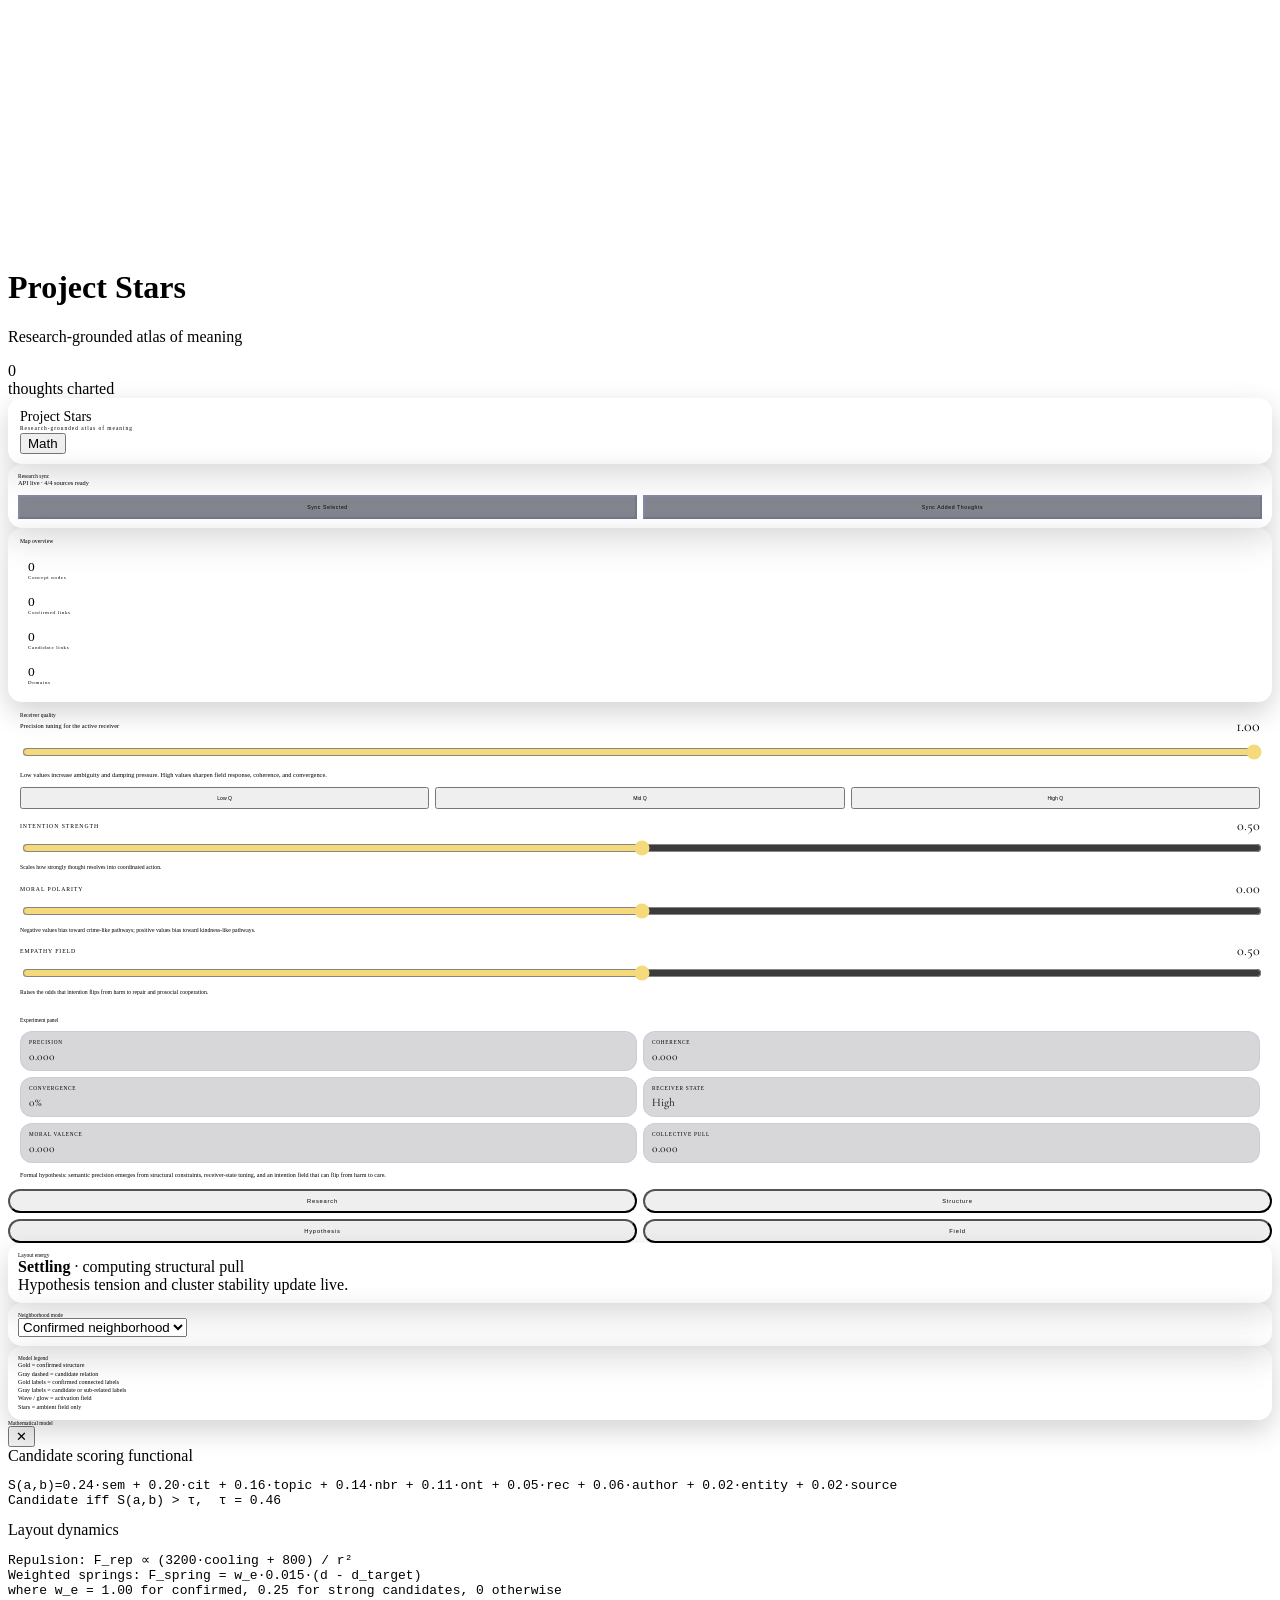
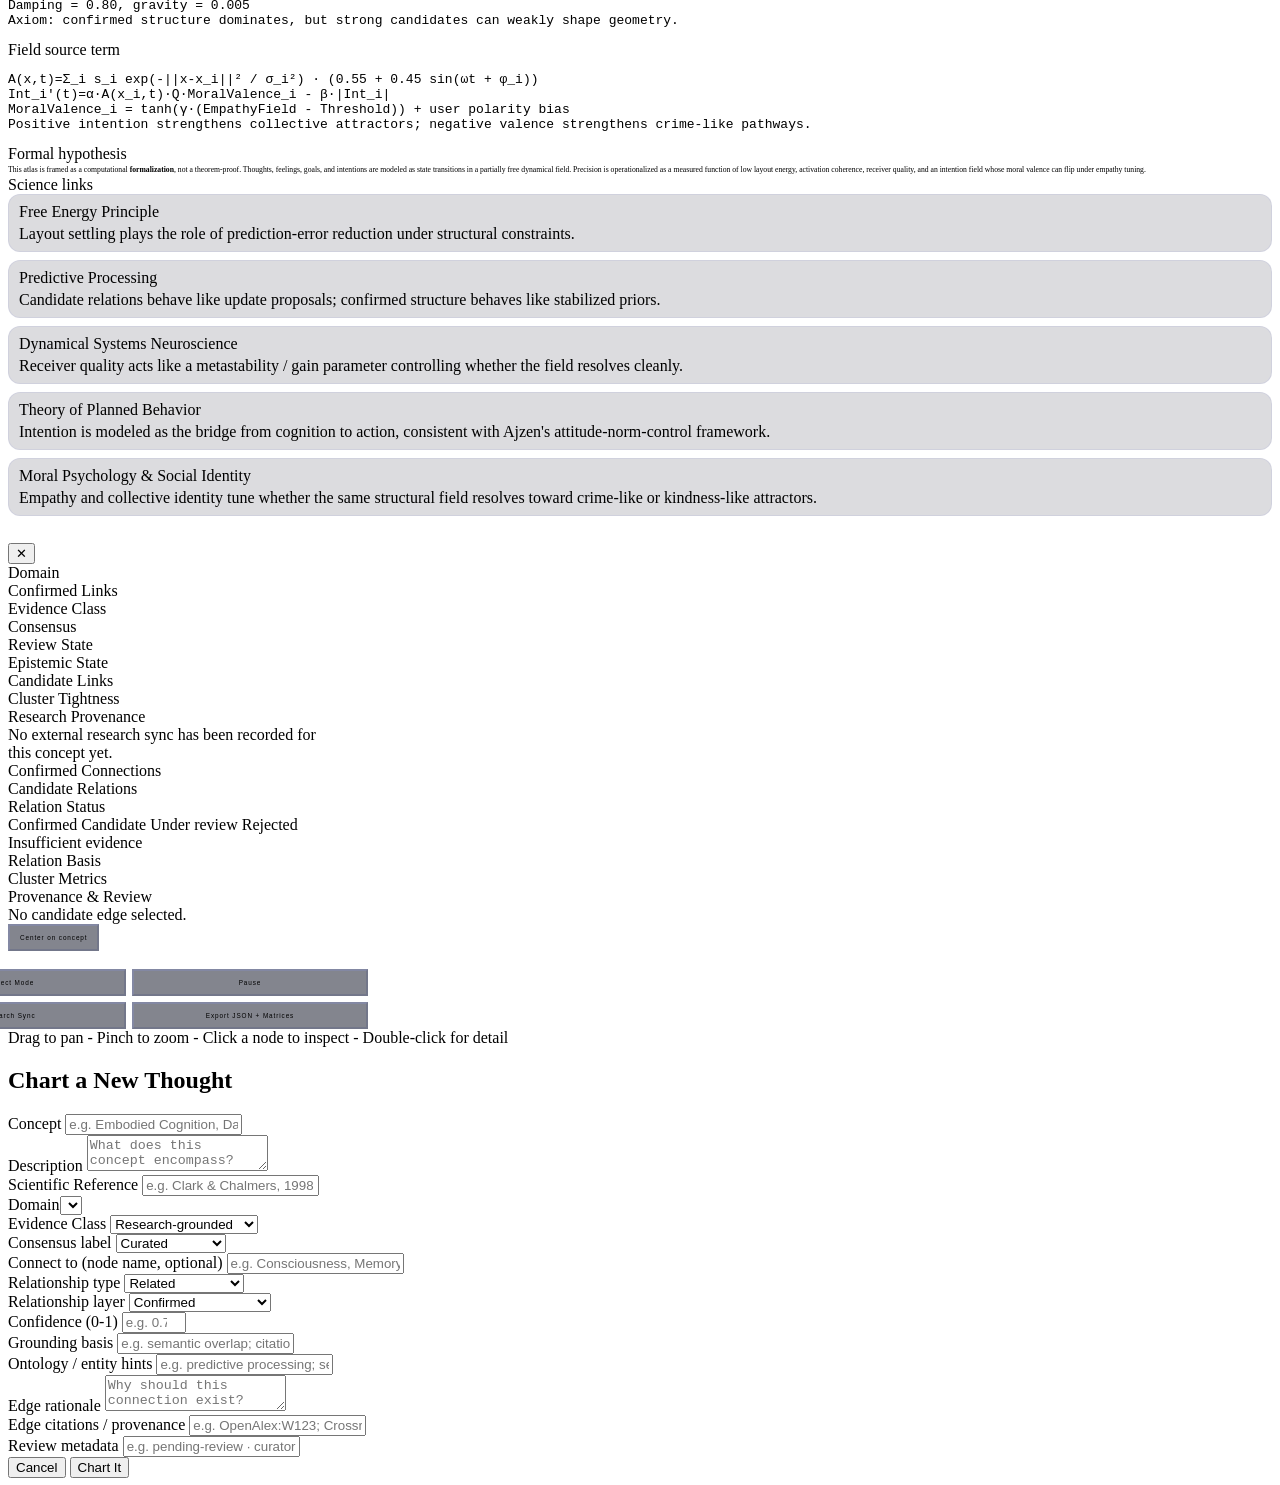
==== index.html @ 28ccd648 "Add files via upload" ====
<!DOCTYPE html>
<html lang="en">
<head>
<meta charset="UTF-8">
<meta name="viewport" content="width=device-width, initial-scale=1.0">
<title>Project Stars</title>
<link href="https://fonts.googleapis.com/css2?family=Cormorant+Garamond:ital,wght@0,300;0,400;0,600;1,300;1,400&family=Josefin+Sans:wght@100;300;400&display=swap" rel="stylesheet">

<link rel="stylesheet" href="css/style.css">


<style id="ui-hotfix-compact-layout">
/* compact non-overlapping HUD hotfix */
:root{--dock-gap:10px;}
#left-dock,#right-dock{gap:var(--dock-gap)!important;pointer-events:none;}
#left-dock>* ,#right-dock>*{pointer-events:auto;}
#left-dock{left:12px!important;top:12px!important;width:220px!important;}
#right-dock{right:12px!important;top:12px!important;width:240px!important;max-height:calc(100vh - 24px)!important;overflow:auto!important;padding-right:2px;}
#brand-card,#metrics-corner,#research-corner,#energy-card,#neighborhood-card,#layer-legend,#view-switcher{
  border-radius:14px!important;
  backdrop-filter:blur(10px)!important;
  box-shadow:0 10px 28px rgba(0,0,0,.18)!important;
}
#brand-card{padding:10px 12px!important;}
#brand-card .brand-title{font-size:.88rem!important;}
#brand-card .brand-sub{font-size:.34rem!important;letter-spacing:.18em!important;line-height:1.45!important;}
#metrics-corner{padding:10px 12px!important;}
.metrics-title{margin-bottom:8px!important;font-size:.36rem!important;}
.metrics-grid{grid-template-columns:repeat(2,minmax(0,1fr))!important;gap:6px!important;}
.metric-tile{padding:7px 8px!important;border-radius:12px!important;}
.metric-tile .value{font-size:.84rem!important;}
.metric-tile .label{font-size:.31rem!important;letter-spacing:.14em!important;}
#research-corner{padding:9px 10px!important;}
.corner-title{font-size:.35rem!important;}
.corner-status{font-size:.4rem!important;line-height:1.3!important;}
.corner-actions{display:grid!important;grid-template-columns:1fr 1fr!important;gap:6px!important;margin-top:8px!important;}
.corner-actions .ctrl-btn{padding:7px 8px!important;font-size:.32rem!important;letter-spacing:.12em!important;}
.source-pills{display:grid!important;grid-template-columns:1fr 1fr!important;gap:5px!important;}
.source-pill{padding:4px 6px!important;min-height:24px!important;}
.source-pill .name,.source-pill .state{font-size:.28rem!important;letter-spacing:.12em!important;}
#view-switcher{display:grid!important;grid-template-columns:1fr 1fr!important;gap:6px!important;padding:0!important;background:transparent!important;border:none!important;box-shadow:none!important;}
.view-btn{padding:7px 8px!important;font-size:.36rem!important;letter-spacing:.14em!important;border-radius:999px!important;min-width:0!important;}
#energy-card,#neighborhood-card,#layer-legend{padding:9px 10px!important;}
#energy-card .corner-status,#neighborhood-card .corner-status,#layer-legend .corner-status,.legend-row{font-size:.38rem!important;line-height:1.35!important;}
.legend-title,.corner-title{font-size:.34rem!important;}
.legend-row{gap:6px!important;}
#search-wrap{top:14px!important;left:50%!important;transform:translateX(-50%)!important;width:min(420px,calc(100vw - 520px))!important;z-index:14!important;}
#search{font-size:.5rem!important;padding:8px 12px!important;}
#filters{top:54px!important;left:50%!important;transform:translateX(-50%)!important;width:min(660px,calc(100vw - 560px))!important;max-width:min(660px,calc(100vw - 560px))!important;gap:4px!important;justify-content:center!important;z-index:14!important;}
.filter-chip{font-size:.34rem!important;padding:4px 8px!important;letter-spacing:.12em!important;}
#controls{left:50%!important;bottom:12px!important;transform:translateX(-50%)!important;width:min(780px,calc(100vw - 520px))!important;max-width:min(780px,calc(100vw - 520px))!important;display:grid!important;grid-template-columns:repeat(3,minmax(0,1fr))!important;gap:6px!important;z-index:14!important;}
.ctrl-btn{padding:8px 10px!important;font-size:.4rem!important;letter-spacing:.14em!important;}
canvas#minimap{left:12px!important;bottom:12px!important;width:104px!important;height:74px!important;z-index:12!important;}
#zoom-controls{right:12px!important;top:auto!important;bottom:12px!important;transform:none!important;gap:4px!important;z-index:14!important;}
.zc-btn{width:34px!important;height:34px!important;font-size:.86rem!important;}
.zc-btn.fit{font-size:.44rem!important;}
#detail-panel{left:244px!important;top:96px!important;bottom:84px!important;transform:none!important;width:min(340px,calc(100vw - 520px))!important;max-height:none!important;z-index:15!important;}
#sim-status{right:56px!important;bottom:88px!important;font-size:.34rem!important;max-width:200px!important;text-align:right!important;}
#hint{display:none!important;}
#legend{display:none!important;}

@media (max-width: 1400px){
  #left-dock{width:200px!important;}
  #right-dock{width:220px!important;}
  #search-wrap{width:min(360px,calc(100vw - 470px))!important;}
  #filters{width:min(560px,calc(100vw - 500px))!important;max-width:min(560px,calc(100vw - 500px))!important;}
  #controls{width:min(680px,calc(100vw - 470px))!important;max-width:min(680px,calc(100vw - 470px))!important;}
  #detail-panel{left:222px!important;width:min(320px,calc(100vw - 470px))!important;}
}
@media (max-width: 1180px){
  #left-dock{width:186px!important;}
  #right-dock{width:200px!important;}
  #search-wrap{width:min(320px,calc(100vw - 420px))!important;}
  #filters{width:min(420px,calc(100vw - 440px))!important;max-width:min(420px,calc(100vw - 440px))!important;}
  #controls{width:min(560px,calc(100vw - 420px))!important;max-width:min(560px,calc(100vw - 420px))!important;grid-template-columns:repeat(2,minmax(0,1fr))!important;}
  #detail-panel{left:206px!important;width:min(300px,calc(100vw - 430px))!important;top:112px!important;}
}
@media (max-width: 980px){
  #left-dock{left:10px!important;top:10px!important;width:176px!important;}
  #right-dock{right:10px!important;top:10px!important;width:184px!important;max-height:calc(100vh - 120px)!important;}
  #search-wrap{width:min(280px,calc(100vw - 400px))!important;}
  #filters{width:min(320px,calc(100vw - 400px))!important;max-width:min(320px,calc(100vw - 400px))!important;justify-content:flex-start!important;overflow:auto hidden!important;white-space:nowrap!important;padding-bottom:2px!important;}
  #controls{width:min(460px,calc(100vw - 400px))!important;max-width:min(460px,calc(100vw - 400px))!important;}
  #detail-panel{left:194px!important;width:min(280px,calc(100vw - 390px))!important;}
  canvas#minimap{width:92px!important;height:66px!important;}
}
@media (max-width: 860px){
  #left-dock,#right-dock{position:fixed!important;width:calc(50vw - 14px)!important;max-height:34vh!important;overflow:auto!important;}
  #left-dock{left:8px!important;top:8px!important;}
  #right-dock{right:8px!important;top:8px!important;}
  #search-wrap{left:8px!important;right:8px!important;top:auto!important;bottom:126px!important;transform:none!important;width:auto!important;}
  #filters{left:8px!important;right:8px!important;top:auto!important;bottom:88px!important;transform:none!important;width:auto!important;max-width:none!important;justify-content:flex-start!important;overflow:auto hidden!important;}
  #controls{left:8px!important;right:8px!important;bottom:8px!important;transform:none!important;width:auto!important;max-width:none!important;grid-template-columns:repeat(3,minmax(0,1fr))!important;}
  #detail-panel{left:8px!important;right:8px!important;top:auto!important;bottom:176px!important;width:auto!important;max-height:28vh!important;}
  canvas#minimap,#sim-status{display:none!important;}
}
@media (max-width: 640px){
  #left-dock,#right-dock{width:auto!important;left:8px!important;right:8px!important;}
  #right-dock{top:126px!important;max-height:20vh!important;}
  #search-wrap{bottom:146px!important;}
  #filters{bottom:100px!important;}
  #controls{grid-template-columns:repeat(2,minmax(0,1fr))!important;}
  #detail-panel{bottom:206px!important;max-height:24vh!important;}
}


/* ── RECEIVER / EXPERIMENT PATCH ── */
#receiver-card { padding:10px 12px; }
.receiver-topline { display:flex; align-items:center; justify-content:space-between; gap:10px; margin-bottom:8px; }
.receiver-value { font-family:'Cormorant Garamond',serif; color:var(--glow-gold); font-size:1rem; line-height:1; }
.receiver-slider { width:100%; accent-color:#f5d97a; }
.receiver-sub { margin-top:6px; font-size:0.4rem; line-height:1.45; color:var(--muted); }
.receiver-presets { display:grid; grid-template-columns:repeat(3,minmax(0,1fr)); gap:6px; margin-top:8px; }
.receiver-presets .mini-hud-btn { padding:6px 8px; font-size:0.32rem; }
.intent-stack { display:grid; gap:10px; margin-top:10px; }
.intent-control { display:grid; gap:5px; }
.intent-row { display:flex; align-items:center; justify-content:space-between; gap:10px; }
.intent-label { font-size:0.36rem; letter-spacing:0.16em; text-transform:uppercase; color:var(--muted); }
.intent-value { font-family:'Cormorant Garamond',serif; font-size:0.88rem; color:var(--glow-gold); line-height:1; }
.intent-slider { width:100%; accent-color:#f5d97a; }
.intent-sub { font-size:0.36rem; line-height:1.45; color:var(--muted); }
#experiment-card { padding:10px 12px; }
.experiment-grid { display:grid; grid-template-columns:repeat(2,minmax(0,1fr)); gap:6px; margin-top:8px; }
.experiment-tile { padding:7px 8px; border-radius:12px; border:1px solid rgba(132,145,214,0.16); background:rgba(8,12,30,0.16); }
.experiment-tile .k { font-size:0.33rem; letter-spacing:0.14em; text-transform:uppercase; color:var(--muted); }
.experiment-tile .v { margin-top:4px; font-size:0.72rem; color:var(--text-soft); font-family:'Cormorant Garamond',serif; }
.experiment-note { margin-top:8px; font-size:0.38rem; line-height:1.45; color:var(--muted); }
.formal-note { font-size:0.48rem; line-height:1.7; color:var(--text-soft); }
.science-list { display:grid; gap:8px; }
.science-item { padding:8px 10px; border-radius:12px; border:1px solid rgba(132,145,214,0.14); background:rgba(8,12,30,0.14); }
.science-item strong { color:var(--glow-gold); font-weight:400; display:block; margin-bottom:4px; }
@media (max-width: 980px){
  #receiver-card,#experiment-card{padding:9px 10px;}
}
</style>


<style id="ui-visibility-fix">
/* Visibility fix: keep the compact UI but ensure the full model remains visible and reachable */
#left-dock{width:220px!important;max-height:calc(100vh - 24px)!important;overflow:auto!important;padding-right:2px;}
#right-dock{width:240px!important;max-height:calc(100vh - 24px)!important;overflow:auto!important;padding-right:2px;}
#search-wrap{top:14px!important;left:50%!important;transform:translateX(-50%)!important;width:min(460px,calc(100vw - 560px))!important;z-index:40!important;display:block!important;opacity:1!important;visibility:visible!important;}
#search{background:rgba(8,12,30,0.56)!important;border:1px solid rgba(132,145,214,0.30)!important;box-shadow:0 0 18px rgba(0,0,0,0.18)!important;}
#filters{top:58px!important;left:50%!important;transform:translateX(-50%)!important;width:min(760px,calc(100vw - 600px))!important;max-width:min(760px,calc(100vw - 600px))!important;z-index:40!important;display:flex!important;opacity:1!important;visibility:visible!important;}
.filter-chip{background:rgba(8,12,30,0.42)!important;border-color:rgba(132,145,214,0.28)!important;}
#controls{left:50%!important;bottom:12px!important;transform:translateX(-50%)!important;width:min(820px,calc(100vw - 600px))!important;max-width:min(820px,calc(100vw - 600px))!important;display:grid!important;grid-template-columns:repeat(3,minmax(0,1fr))!important;gap:6px!important;z-index:40!important;opacity:1!important;visibility:visible!important;}
.ctrl-btn{background:rgba(8,12,30,0.50)!important;border-color:rgba(132,145,214,0.30)!important;}
#zoom-controls{right:258px!important;top:auto!important;bottom:14px!important;transform:none!important;z-index:41!important;display:flex!important;opacity:1!important;visibility:visible!important;}
canvas#minimap{left:244px!important;bottom:14px!important;width:124px!important;height:86px!important;z-index:39!important;display:block!important;opacity:1!important;visibility:visible!important;}
#detail-panel{left:244px!important;top:104px!important;bottom:112px!important;width:min(350px,calc(100vw - 620px))!important;max-height:none!important;z-index:42!important;}
#sim-status{right:258px!important;bottom:94px!important;z-index:41!important;display:block!important;opacity:1!important;visibility:visible!important;}
#hint{display:block!important;left:50%!important;bottom:86px!important;z-index:39!important;}
@media (max-width: 1400px){
  #search-wrap{width:min(400px,calc(100vw - 520px))!important;}
  #filters{width:min(620px,calc(100vw - 560px))!important;max-width:min(620px,calc(100vw - 560px))!important;}
  #controls{width:min(720px,calc(100vw - 540px))!important;max-width:min(720px,calc(100vw - 540px))!important;}
  #detail-panel{width:min(320px,calc(100vw - 580px))!important;}
}
@media (max-width: 1180px){
  #left-dock{width:190px!important;}
  #right-dock{width:200px!important;}
  #search-wrap{width:min(330px,calc(100vw - 440px))!important;}
  #filters{width:min(460px,calc(100vw - 460px))!important;max-width:min(460px,calc(100vw - 460px))!important;}
  #controls{width:min(560px,calc(100vw - 460px))!important;max-width:min(560px,calc(100vw - 460px))!important;grid-template-columns:repeat(2,minmax(0,1fr))!important;}
  #detail-panel{left:210px!important;width:min(300px,calc(100vw - 440px))!important;}
  canvas#minimap{left:206px!important;}
  #zoom-controls,#sim-status{right:216px!important;}
}
@media (max-width: 860px){
  #search-wrap{left:8px!important;right:8px!important;top:auto!important;bottom:154px!important;transform:none!important;width:auto!important;}
  #filters{left:8px!important;right:8px!important;top:auto!important;bottom:114px!important;transform:none!important;width:auto!important;max-width:none!important;justify-content:flex-start!important;overflow:auto hidden!important;}
  #controls{left:8px!important;right:8px!important;bottom:8px!important;transform:none!important;width:auto!important;max-width:none!important;grid-template-columns:repeat(3,minmax(0,1fr))!important;}
  #detail-panel{left:8px!important;right:8px!important;top:auto!important;bottom:206px!important;width:auto!important;max-height:28vh!important;}
  canvas#minimap,#zoom-controls,#sim-status,#hint{display:none!important;}
}
@media (max-width: 640px){
  #controls{grid-template-columns:repeat(2,minmax(0,1fr))!important;}
}
</style>
<script id="ui-visibility-fix-script">
window.addEventListener('load',()=>{
  const ids=['search-wrap','filters','controls','zoom-controls','minimap'];
  ids.forEach(id=>{const el=document.getElementById(id); if(el){el.style.opacity='1'; el.style.visibility='visible';}});
});
</script>


<style id="hud-controls-mobile-patch">
#zoom-controls{display:none!important;}
#app-controls-card{padding:10px 12px;}
#app-controls-card #search-wrap,
#app-controls-card #filters,
#app-controls-card #controls{position:relative!important;left:auto!important;right:auto!important;top:auto!important;bottom:auto!important;transform:none!important;width:100%!important;max-width:none!important;margin:0!important;}
#app-controls-card #search-wrap{margin-top:8px!important;}
#app-controls-card #search{width:100%!important;}
#app-controls-card #filters{display:flex!important;flex-wrap:wrap!important;justify-content:flex-start!important;gap:5px!important;margin-top:8px!important;overflow:visible!important;white-space:normal!important;padding-bottom:0!important;}
#app-controls-card #controls{display:grid!important;grid-template-columns:repeat(2,minmax(0,1fr))!important;gap:6px!important;margin-top:8px!important;}
#app-controls-card .ctrl-btn{width:100%!important;}
#app-controls-card .controls-note{margin-top:8px;font-size:.38rem;line-height:1.45;color:var(--muted);letter-spacing:.12em;text-transform:uppercase;}
#search-wrap,#filters,#controls{display:none;}
@media (max-width: 860px){
  #right-dock{max-height:calc(100vh - 16px)!important;overflow:auto!important;}
  #app-controls-card #controls{grid-template-columns:repeat(2,minmax(0,1fr))!important;}
  #detail-panel{bottom:24px!important;}
}
@media (max-width: 640px){
  #left-dock,#right-dock{max-height:none!important;}
  #right-dock{top:10px!important;}
  #app-controls-card #controls{grid-template-columns:1fr 1fr!important;}
}
</style>

<style id="research-final-patch">
.scenario-grid{display:grid;grid-template-columns:1fr 1fr;gap:6px;margin-top:8px;}
.scenario-btn{width:100%;padding:7px 8px;font-size:0.34rem;letter-spacing:0.14em;text-transform:uppercase;}
.scenario-note,.framing-note{margin-top:8px;font-size:0.42rem;line-height:1.55;color:var(--text-soft);}
.framing-note strong{color:var(--glow-gold);font-weight:400;}
@media (max-width:860px){.scenario-grid{grid-template-columns:1fr 1fr;}}
</style>
</head>
<body>

<canvas id="bg"></canvas>
<canvas id="graph"></canvas>
<canvas id="minimap"></canvas>

<div id="header">
  <div id="title-block">
    <h1>Project Stars</h1>
    <p>Research-grounded atlas of meaning</p>
  </div>
  <div id="stats">
    <div class="num" id="node-count">0</div>
    <div class="lbl">thoughts charted</div>
  </div>
</div>


<div id="brand-card" class="ui-corner">
  <div class="brand-title-row">
    <div>
      <div class="brand-title">Project Stars</div>
      <div class="brand-sub">Research-grounded atlas of meaning</div>
    </div>
    <button class="mini-hud-btn" id="math-toggle">Math</button>
  </div>
</div>

<div id="research-corner" class="ui-corner">
  <div class="corner-head">
    <div>
      <div class="corner-title">Research sync</div>
      <div class="corner-status" id="research-status"><span class="research-live-dot"></span>API live · 4/4 sources ready</div>
    </div>
  </div>
  <div class="corner-actions">
    <button class="ctrl-btn" id="sync-selected-btn">Sync Selected</button>
    <button class="ctrl-btn" id="sync-user-btn">Sync Added Thoughts</button>
  </div>
  <div class="source-pills" id="hud-source-grid"></div>
</div>

<div id="metrics-corner" class="ui-corner">
  <div class="metrics-title">Map overview</div>
  <div class="metrics-grid">
    <div class="metric-tile"><div class="value" id="metric-nodes">0</div><div class="label">Concept nodes</div></div>
    <div class="metric-tile"><div class="value" id="metric-edges">0</div><div class="label">Confirmed links</div></div>
    <div class="metric-tile"><div class="value" id="metric-candidates">0</div><div class="label">Candidate links</div></div>
    <div class="metric-tile"><div class="value" id="metric-domains">0</div><div class="label">Domains</div></div>
  </div>
</div>



<div id="receiver-card" class="ui-corner">
  <div class="corner-title">Receiver quality</div>
  <div class="receiver-topline">
    <div class="corner-status">Precision tuning for the active receiver</div>
    <div class="receiver-value" id="receiver-value">1.00</div>
  </div>
  <input class="receiver-slider" type="range" id="receiver-slider" min="0.20" max="1.00" value="1.00" step="0.01">
  <div class="receiver-sub">Low values increase ambiguity and damping pressure. High values sharpen field response, coherence, and convergence.</div>
  <div class="receiver-presets">
    <button class="mini-hud-btn" data-rq="0.35">Low Q</button>
    <button class="mini-hud-btn" data-rq="0.70">Mid Q</button>
    <button class="mini-hud-btn" data-rq="1.00">High Q</button>
  </div>
  <div class="intent-stack">
    <div class="intent-control">
      <div class="intent-row"><div class="intent-label">Intention strength</div><div class="intent-value" id="intention-value">0.50</div></div>
      <input class="intent-slider" type="range" id="intention-slider" min="0" max="1" value="0.50" step="0.01">
      <div class="intent-sub">Scales how strongly thought resolves into coordinated action.</div>
    </div>
    <div class="intent-control">
      <div class="intent-row"><div class="intent-label">Moral polarity</div><div class="intent-value" id="polarity-value">0.00</div></div>
      <input class="intent-slider" type="range" id="polarity-slider" min="-1" max="1" value="0.00" step="0.01">
      <div class="intent-sub">Negative values bias toward crime-like pathways; positive values bias toward kindness-like pathways.</div>
    </div>
    <div class="intent-control">
      <div class="intent-row"><div class="intent-label">Empathy field</div><div class="intent-value" id="empathy-value">0.50</div></div>
      <input class="intent-slider" type="range" id="empathy-slider" min="0" max="1" value="0.50" step="0.01">
      <div class="intent-sub">Raises the odds that intention flips from harm to repair and prosocial cooperation.</div>
    </div>
  </div>
</div>

<div id="experiment-card" class="ui-corner">
  <div class="corner-title">Experiment panel</div>
  <div class="experiment-grid">
    <div class="experiment-tile"><div class="k">Precision</div><div class="v" id="metric-precision">0.000</div></div>
    <div class="experiment-tile"><div class="k">Coherence</div><div class="v" id="metric-coherence">0.000</div></div>
    <div class="experiment-tile"><div class="k">Convergence</div><div class="v" id="metric-convergence">0%</div></div>
    <div class="experiment-tile"><div class="k">Receiver state</div><div class="v" id="metric-rq">High</div></div>
    <div class="experiment-tile"><div class="k">Moral valence</div><div class="v" id="metric-moral">0.000</div></div>
    <div class="experiment-tile"><div class="k">Collective pull</div><div class="v" id="metric-collective">0.000</div></div>
  </div>
  <div class="experiment-note" id="experiment-note">Formal hypothesis: semantic precision emerges from structural constraints, receiver-state tuning, and an intention field that can flip from harm to care.</div>
</div>

<div id="view-switcher">
  <button class="view-btn active" data-view="research">Research</button>
  <button class="view-btn" data-view="structure">Structure</button>
  <button class="view-btn" data-view="hypothesis">Hypothesis</button>
  <button class="view-btn" data-view="field">Field</button>
</div>

<div id="energy-card" class="ui-corner">
  <div class="corner-title">Layout energy</div>
  <div class="energy-line" id="energy-summary"><strong>Settling</strong> · computing structural pull</div>
  <div class="energy-line" id="energy-detail">Hypothesis tension and cluster stability update live.</div>
</div>

<div id="neighborhood-card" class="ui-corner">
  <div class="corner-title">Neighborhood mode</div>
  <select id="neighbor-mode">
    <option value="confirmed">Confirmed neighborhood</option>
    <option value="candidate">Candidate neighborhood</option>
    <option value="semantic">Semantic neighborhood</option>
    <option value="citation">Citation neighborhood</option>
    <option value="ontology">Ontology neighborhood</option>
  </select>
</div>

<div id="layer-legend" class="ui-corner">
  <div class="legend-title">Model legend</div>
  <div class="legend-list">
    <div class="legend-row"><span class="legend-sample-line"></span><span>Gold = confirmed structure</span></div>
    <div class="legend-row"><span class="legend-sample-line candidate"></span><span>Gray dashed = candidate relation</span></div>
    <div class="legend-row"><span class="legend-sample-dot"></span><span>Gold labels = confirmed connected labels</span></div>
    <div class="legend-row"><span class="legend-sample-dot candidate"></span><span>Gray labels = candidate or sub-related labels</span></div>
    <div class="legend-row"><span class="legend-sample-wave"></span><span>Wave / glow = activation field</span></div>
    <div class="legend-row"><span class="legend-sample-stars"></span><span>Stars = ambient field only</span></div>
  </div>
</div>

<div id="math-panel" class="ui-corner">
  <div class="math-panel-head">
    <div class="legend-title">Mathematical model</div>
    <button class="mini-hud-btn" id="math-close">✕</button>
  </div>
  <div class="math-section">
    <div class="math-label">Candidate scoring functional</div>
    <pre id="math-score">S(a,b)=0.24·sem + 0.20·cit + 0.16·topic + 0.14·nbr + 0.11·ont + 0.05·rec + 0.06·author + 0.02·entity + 0.02·source
Candidate iff S(a,b) &gt; τ,  τ = 0.46</pre>
  </div>
  <div class="math-section">
    <div class="math-label">Layout dynamics</div>
    <pre id="math-force">Repulsion: F_rep ∝ (3200·cooling + 800) / r²
Weighted springs: F_spring = w_e·0.015·(d - d_target)
where w_e = 1.00 for confirmed, 0.25 for strong candidates, 0 otherwise
Damping = 0.80, gravity = 0.005
Axiom: confirmed structure dominates, but strong candidates can weakly shape geometry.</pre>
  </div>
  <div class="math-section">
    <div class="math-label">Field source term</div>
    <pre id="math-wave">A(x,t)=Σ_i s_i exp(-||x-x_i||² / σ_i²) · (0.55 + 0.45 sin(ωt + φ_i))
Int_i'(t)=α·A(x_i,t)·Q·MoralValence_i - β·|Int_i|
MoralValence_i = tanh(γ·(EmpathyField - Threshold)) + user polarity bias
Positive intention strengthens collective attractors; negative valence strengthens crime-like pathways.</pre>
    <div class="math-section">
    <div class="math-label">Formal hypothesis</div>
    <div class="formal-note">This atlas is framed as a computational <strong>formalization</strong>, not a theorem-proof. Thoughts, feelings, goals, and intentions are modeled as state transitions in a partially free dynamical field. Precision is operationalized as a measured function of low layout energy, activation coherence, receiver quality, and an intention field whose moral valence can flip under empathy tuning.</div>
  </div>
  <div class="math-section">
    <div class="math-label">Science links</div>
    <div class="science-list">
      <div class="science-item"><strong>Free Energy Principle</strong>Layout settling plays the role of prediction-error reduction under structural constraints.</div>
      <div class="science-item"><strong>Predictive Processing</strong>Candidate relations behave like update proposals; confirmed structure behaves like stabilized priors.</div>
      <div class="science-item"><strong>Dynamical Systems Neuroscience</strong>Receiver quality acts like a metastability / gain parameter controlling whether the field resolves cleanly.</div>
      <div class="science-item"><strong>Theory of Planned Behavior</strong>Intention is modeled as the bridge from cognition to action, consistent with Ajzen's attitude-norm-control framework.</div>
      <div class="science-item"><strong>Moral Psychology & Social Identity</strong>Empathy and collective identity tune whether the same structural field resolves toward crime-like or kindness-like attractors.</div>
    </div>
  </div>
</div>

<div id="search-wrap">
  <input type="text" id="search" placeholder="Search concepts, descriptions, references">
</div>

<div id="filters"></div>
<div id="legend"></div>


<div id="detail-panel">
  <button id="dp-close">✕</button>
  <div id="dp-name"></div>
  <div class="dp-cat" id="dp-cat"></div>
  <div class="detail-grid">
    <div class="meta-grid">
      <div class="meta-pill"><div class="meta-k">Domain</div><div class="meta-v" id="dp-domain"></div></div>
      <div class="meta-pill"><div class="meta-k">Confirmed Links</div><div class="meta-v" id="dp-degree"></div></div>
      <div class="meta-pill"><div class="meta-k">Evidence Class</div><div class="meta-v" id="dp-evidence"></div></div>
      <div class="meta-pill"><div class="meta-k">Consensus</div><div class="meta-v" id="dp-consensus"></div></div>
      <div class="meta-pill"><div class="meta-k">Review State</div><div class="meta-v" id="dp-review"></div></div>
      <div class="meta-pill"><div class="meta-k">Epistemic State</div><div class="meta-v" id="dp-epistemic"></div></div>
      <div class="meta-pill"><div class="meta-k">Candidate Links</div><div class="meta-v" id="dp-candidates"></div></div>
      <div class="meta-pill"><div class="meta-k">Cluster Tightness</div><div class="meta-v" id="dp-cluster-badge"></div></div>
    </div>
    <div class="dp-desc" id="dp-desc"></div>
    <div class="dp-ref" id="dp-ref"></div>
    <div>
      <div class="dp-section-title">Research Provenance</div>
      <div class="dp-subtle" id="dp-source-summary">No external research sync has been recorded for this concept yet.</div>
      <div class="dp-mini-list" id="dp-source-list"></div>
    </div>
    <div>
      <div class="dp-section-title">Confirmed Connections</div>
      <div class="dp-conn-list" id="dp-conns"></div>
    </div>
    <div>
      <div class="dp-section-title">Candidate Relations</div>
      <div class="dp-mini-list" id="dp-possible"></div>
    </div>
    <div>
      <div class="dp-section-title">Relation Status</div>
      <div id="cluster-chip-row">
        <span class="epistemic-badge confirmed">Confirmed</span>
        <span class="epistemic-badge candidate">Candidate</span>
        <span class="epistemic-badge review">Under review</span>
        <span class="epistemic-badge rejected">Rejected</span>
        <span class="epistemic-badge insufficient">Insufficient evidence</span>
      </div>
      <div class="dp-desc" id="dp-edge-notes"></div>
    </div>
    <div>
      <div class="dp-section-title">Relation Basis</div>
      <div class="dp-score-grid" id="dp-score-list"></div>
    </div>
    <div>
      <div class="dp-section-title">Cluster Metrics</div>
      <div class="dp-mini-list" id="dp-cluster-list"></div>
    </div>
    <div>
      <div class="dp-section-title">Provenance & Review</div>
      <div class="dp-subtle" id="dp-edge-citations">No candidate edge selected.</div>
    </div>
    <button class="ctrl-btn" id="dp-focus">Center on concept</button>
  </div>
</div>

<div id="tooltip">
  <h3 id="tt-name"></h3>
  <p id="tt-desc"></p>
  <div class="tt-tag" id="tt-cat"></div>
</div>

<div id="controls">
  <button class="ctrl-btn accent" id="add-btn">Add Thought</button>
  <button class="ctrl-btn" id="connect-btn">Connect Mode</button>
  <button class="ctrl-btn" id="pause-btn">Pause</button>
  <button class="ctrl-btn" id="layout-btn">Rearrange</button>
  <button class="ctrl-btn" id="research-btn">Research Sync</button>
  <button class="ctrl-btn green" id="export-btn">Export JSON + Matrices</button>
</div>

<div id="hint">Drag to pan - Pinch to zoom - Click a node to inspect - Double-click for detail</div>
<div id="sim-status"></div>
<div id="toast"></div>

<div id="modal-bg">
  <div id="modal">
    <h2>Chart a New Thought</h2>
    <div class="field"><label>Concept</label>
      <input type="text" id="m-name" placeholder="e.g. Embodied Cognition, Dark Energy…"></div>
    <div class="field"><label>Description</label>
      <textarea id="m-desc" placeholder="What does this concept encompass?"></textarea></div>
    <div class="field"><label>Scientific Reference</label>
      <input type="text" id="m-ref" placeholder="e.g. Clark & Chalmers, 1998"></div>
    <div class="field"><label>Domain</label><select id="m-cat"></select></div>
    <div class="field"><label>Evidence Class</label>
      <select id="m-evidence">
        <option value="research-grounded">Research-grounded</option>
        <option value="theoretical">Theoretical</option>
        <option value="interpretive">Interpretive synthesis</option>
        <option value="speculative">Speculative</option>
      </select></div>
    <div class="field"><label>Consensus label</label>
      <select id="m-consensus">
        <option value="curated">Curated</option>
        <option value="strong">Strong support</option>
        <option value="emerging">Emerging</option>
        <option value="contested">Contested</option>
      </select></div>
    <div class="field"><label>Connect to (node name, optional)</label>
      <input type="text" id="m-connect" placeholder="e.g. Consciousness, Memory…"></div>
    <div class="field"><label>Relationship type</label>
      <select id="m-relation">
        <option value="related">Related</option>
        <option value="extends">Extends</option>
        <option value="contrasts-with">Contrasts with</option>
        <option value="supports">Supports</option>
        <option value="informs">Informs</option>
        <option value="shares-literature">Shares literature</option>
      </select></div>
    <div class="field"><label>Relationship layer</label>
      <select id="m-edge-status">
        <option value="confirmed">Confirmed</option>
        <option value="possible">Possible / candidate</option>
      </select></div>
    <div class="field"><label>Confidence (0-1)</label>
      <input type="number" id="m-confidence" min="0" max="1" step="0.01" placeholder="e.g. 0.72"></div>
    <div class="field"><label>Grounding basis</label>
      <input type="text" id="m-basis" placeholder="e.g. semantic overlap; citation overlap; shared authors"></div>
    <div class="field"><label>Ontology / entity hints</label>
      <input type="text" id="m-entities" placeholder="e.g. predictive processing; self-model; Q12345"></div>
    <div class="field"><label>Edge rationale</label>
      <textarea id="m-edge-rationale" placeholder="Why should this connection exist? Cite overlap, shared authors, topic proximity, or bridge structure."></textarea></div>
    <div class="field"><label>Edge citations / provenance</label>
      <input type="text" id="m-edge-citations" placeholder="e.g. OpenAlex:W123; Crossref:10.xxxx/xxxx; Semantic Scholar:paperId"></div>
    <div class="field"><label>Review metadata</label>
      <input type="text" id="m-review" placeholder="e.g. pending-review · curator note · checked 2026-03-27"></div>
    <div id="modal-btns">
      <button class="modal-btn cancel" id="modal-cancel">Cancel</button>
      <button class="modal-btn confirm" id="modal-confirm">Chart It</button>
    </div>
  </div>
</div>




  <script type="module" src="js/main.js"></script>
</body>
</html>
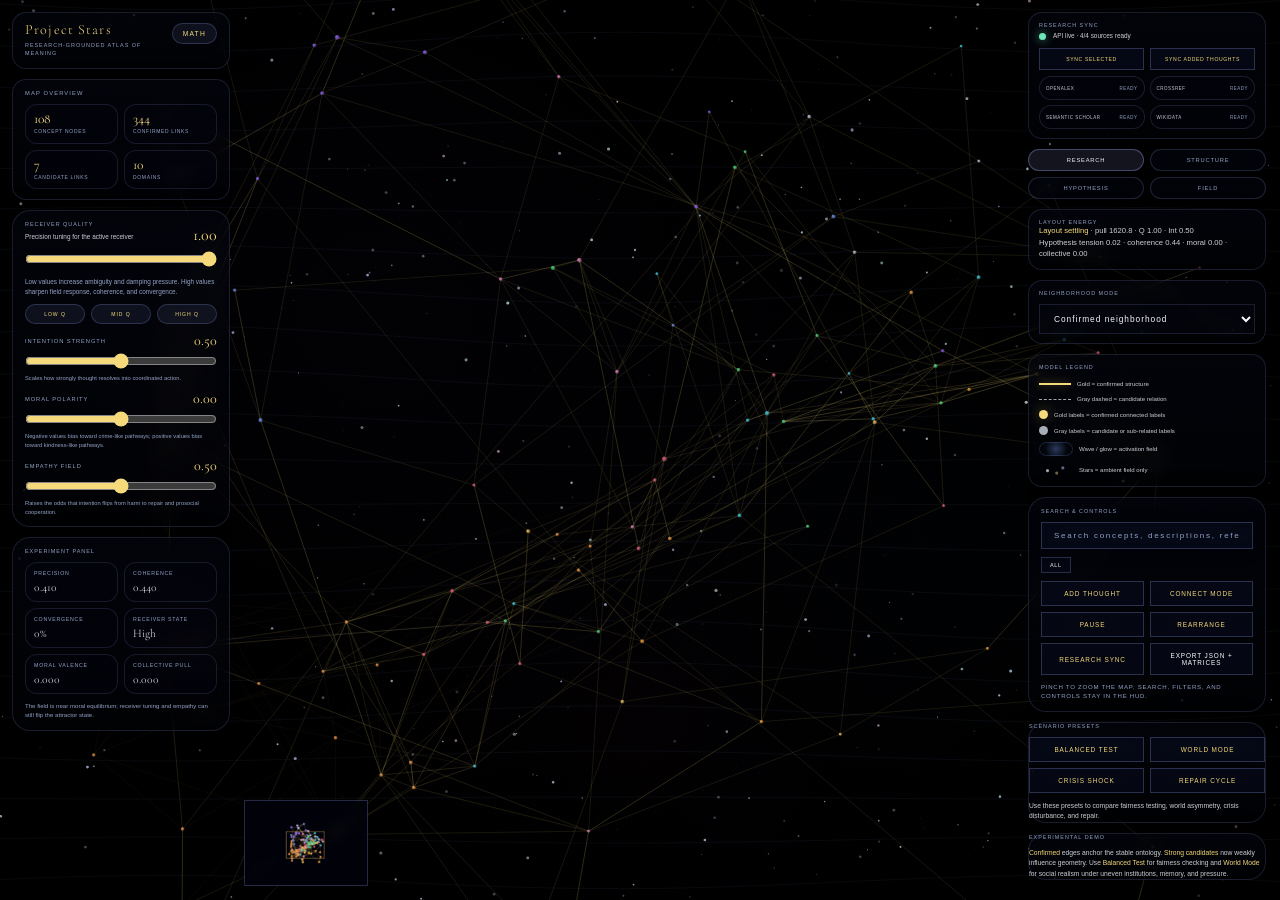
==== commit bcf5885a: "Add files via upload" ====
--- a/index.html
+++ b/index.html
@@ -2,7 +2,7 @@
 <html lang="en">
 <head>
 <meta charset="UTF-8">
-<meta name="viewport" content="width=device-width, initial-scale=1.0">
+<meta name="viewport" content="width=device-width, initial-scale=1.0, viewport-fit=cover">
 <title>Project Stars</title>
 <link href="https://fonts.googleapis.com/css2?family=Cormorant+Garamond:ital,wght@0,300;0,400;0,600;1,300;1,400&family=Josefin+Sans:wght@100;300;400&display=swap" rel="stylesheet">
 
@@ -217,6 +217,159 @@
 .framing-note strong{color:var(--glow-gold);font-weight:400;}
 @media (max-width:860px){.scenario-grid{grid-template-columns:1fr 1fr;}}
 </style>
+
+<style id="platform-responsive-visibility-fix">
+:root {
+  --safe-top: env(safe-area-inset-top, 0px);
+  --safe-right: env(safe-area-inset-right, 0px);
+  --safe-bottom: env(safe-area-inset-bottom, 0px);
+  --safe-left: env(safe-area-inset-left, 0px);
+  --app-vh: 100dvh;
+  --app-vw: 100vw;
+}
+html, body {
+  min-height: 100%;
+}
+body.platform-fluid {
+  min-height: var(--app-vh);
+}
+@media (max-width: 860px), (max-height: 740px), (pointer: coarse) {
+  html, body {
+    width: 100%;
+    min-height: var(--app-vh);
+    overflow-x: hidden !important;
+    overflow-y: auto !important;
+    overscroll-behavior-y: contain;
+    -webkit-overflow-scrolling: touch;
+  }
+  body.platform-fluid {
+    padding: calc(var(--safe-top) + 10px) calc(var(--safe-right) + 10px) calc(var(--safe-bottom) + 18px) calc(var(--safe-left) + 10px);
+  }
+  #left-dock, #right-dock {
+    position: relative !important;
+    inset: auto !important;
+    left: auto !important;
+    right: auto !important;
+    top: auto !important;
+    bottom: auto !important;
+    width: 100% !important;
+    max-width: none !important;
+    max-height: none !important;
+    overflow: visible !important;
+    display: grid !important;
+    gap: 10px !important;
+    margin: 0 0 10px 0 !important;
+    padding: 0 !important;
+  }
+  #left-dock > *, #right-dock > * {
+    width: 100% !important;
+    max-width: none !important;
+  }
+  #brand-card, #research-corner, #metrics-corner, #receiver-card, #experiment-card,
+  #view-switcher, #energy-card, #neighborhood-card, #layer-legend, #app-controls-card,
+  #scenario-card, #final-framing-card, #evaluation-card {
+    width: 100% !important;
+    max-width: none !important;
+  }
+  #view-switcher {
+    grid-template-columns: repeat(2, minmax(0, 1fr)) !important;
+  }
+  .view-btn {
+    min-height: 42px !important;
+  }
+  #app-controls-card #search-wrap,
+  #app-controls-card #filters,
+  #app-controls-card #controls {
+    width: 100% !important;
+    max-width: none !important;
+  }
+  #app-controls-card #filters {
+    overflow: visible !important;
+    white-space: normal !important;
+  }
+  #app-controls-card #controls {
+    grid-template-columns: repeat(2, minmax(0, 1fr)) !important;
+  }
+  .ctrl-btn {
+    min-height: 42px;
+  }
+  canvas#minimap,
+  #zoom-controls,
+  #legend,
+  #hint,
+  #sim-status {
+    display: none !important;
+  }
+  #detail-panel {
+    position: fixed !important;
+    left: calc(var(--safe-left) + 10px) !important;
+    right: calc(var(--safe-right) + 10px) !important;
+    top: auto !important;
+    bottom: calc(var(--safe-bottom) + 10px) !important;
+    width: auto !important;
+    max-width: none !important;
+    max-height: min(62dvh, 560px) !important;
+    transform: none !important;
+    z-index: 60 !important;
+    border-radius: 18px !important;
+  }
+  #modal-bg {
+    padding: calc(var(--safe-top) + 12px) calc(var(--safe-right) + 12px) calc(var(--safe-bottom) + 12px) calc(var(--safe-left) + 12px);
+  }
+  #modal {
+    min-width: 0 !important;
+    width: min(100%, 720px) !important;
+    max-height: calc(var(--app-vh) - var(--safe-top) - var(--safe-bottom) - 24px) !important;
+    overflow: auto !important;
+  }
+}
+@media (max-width: 560px), (pointer: coarse) and (max-width: 900px) {
+  body.platform-fluid {
+    padding: calc(var(--safe-top) + 8px) calc(var(--safe-right) + 8px) calc(var(--safe-bottom) + 16px) calc(var(--safe-left) + 8px);
+  }
+  .corner-actions {
+    grid-template-columns: 1fr !important;
+  }
+  .source-pills {
+    grid-template-columns: 1fr 1fr !important;
+  }
+  .metrics-grid,
+  .experiment-grid {
+    grid-template-columns: repeat(2, minmax(0, 1fr)) !important;
+  }
+  #app-controls-card #controls {
+    grid-template-columns: 1fr !important;
+  }
+  .receiver-presets {
+    grid-template-columns: repeat(3, minmax(0, 1fr)) !important;
+  }
+}
+</style>
+<script id="platform-responsive-visibility-script">
+(function(){
+  const applyViewportState = () => {
+    const root = document.documentElement;
+    const vv = window.visualViewport;
+    const width = Math.round(vv ? vv.width : window.innerWidth);
+    const height = Math.round(vv ? vv.height : window.innerHeight);
+    root.style.setProperty('--app-vw', `${width}px`);
+    root.style.setProperty('--app-vh', `${height}px`);
+    if (document.body) {
+      document.body.classList.add('platform-fluid');
+      const compact = width <= 860 || height <= 740 || window.matchMedia('(pointer: coarse)').matches;
+      document.body.dataset.compactViewport = compact ? 'true' : 'false';
+    }
+  };
+  window.addEventListener('resize', applyViewportState, { passive: true });
+  window.addEventListener('orientationchange', () => setTimeout(applyViewportState, 120), { passive: true });
+  if (window.visualViewport) {
+    window.visualViewport.addEventListener('resize', applyViewportState, { passive: true });
+    window.visualViewport.addEventListener('scroll', applyViewportState, { passive: true });
+  }
+  document.addEventListener('DOMContentLoaded', applyViewportState);
+})();
+</script>
+
 </head>
 <body>
 
--- a/css/style.css
+++ b/css/style.css
@@ -0,0 +1,573 @@
+*, *::before, *::after { box-sizing: border-box; margin: 0; padding: 0; }
+:root {
+  --void: #000000;
+  --void-2:#000000;
+  --glow-gold: #f5d97a;
+  --glow-gold-dim: rgba(132, 145, 214, 0.45);
+  --text: #f5f7ff;
+  --text-soft: rgba(245,247,255,0.84);
+  --muted: #94a3c7;
+  --muted-2: rgba(148,163,199,0.62);
+  --panel: rgba(6,10,28,0.42);
+  --panel-strong: rgba(8,12,30,0.56);
+  --panel-line: rgba(132,145,214,0.28);
+  --accent: rgba(132,145,214,0.72);
+  --success: rgba(80,216,128,0.9);
+  --shadow: 0 18px 60px rgba(0,0,0,0.22);
+  --radius: 18px;
+}
+html,body { width:100%; height:100%; background:#000; color:var(--text);
+  font-family:'Josefin Sans',sans-serif; overflow:hidden; user-select:none; }
+canvas#bg { position:fixed; inset:0; z-index:0; pointer-events:none; }
+canvas#graph { position:fixed; inset:0; z-index:1; }
+canvas#minimap { position:fixed; bottom:88px; left:18px; z-index:12;
+  border:1px solid var(--panel-line); background:rgba(3,8,24,0.30);
+  backdrop-filter:blur(6px); width:160px; height:110px; cursor:crosshair; }
+
+/* ── HEADER ── */
+#header { display:none; }
+#title-block h1 { font-family:'Cormorant Garamond',serif; font-size:1.75rem; font-weight:300;
+  letter-spacing:0.15em; color:var(--glow-gold); text-shadow:0 0 36px rgba(132,145,214,0.28); line-height:1; }
+#title-block p { font-size:0.55rem; letter-spacing:0.38em; text-transform:uppercase; color:var(--muted); margin-top:5px; }
+#stats { text-align:right; }
+#stats .num { font-family:'Cormorant Garamond',serif; font-size:1.9rem; font-weight:300;
+  color:var(--glow-gold); opacity:.65; line-height:1; }
+#stats .lbl { font-size:0.48rem; letter-spacing:0.32em; text-transform:uppercase; color:var(--muted); }
+
+/* ── SEARCH ── */
+#search-wrap { position:fixed; top:22px; left:50%; transform:translateX(-50%); z-index:10; }
+#search { background:rgba(8,12,30,0.24); border:1px solid rgba(132,145,214,0.18);
+  color:var(--text); font-family:'Josefin Sans',sans-serif; font-size:0.62rem;
+  letter-spacing:0.22em; padding:9px 18px; width:240px; outline:none;
+  transition:all .3s; backdrop-filter:blur(8px); text-align:center; }
+#search::placeholder { color:var(--muted); }
+#search:focus { border-color:var(--panel-line); box-shadow:0 0 18px rgba(132,145,214,0.18); }
+
+/* ── DOMAIN FILTERS ── */
+#filters { position:fixed; top:72px; left:50%; transform:translateX(-50%); z-index:10;
+  display:flex; gap:6px; flex-wrap:wrap; justify-content:center; max-width:820px; }
+.filter-chip { font-family:'Josefin Sans',sans-serif; font-size:0.48rem; letter-spacing:0.2em;
+  text-transform:uppercase; padding:5px 12px; cursor:pointer;
+  border:1px solid rgba(132,145,214,0.18); color:var(--muted);
+  background:rgba(8,12,30,0.18); transition:all .25s; white-space:nowrap; }
+.filter-chip:hover { color:var(--text); border-color:rgba(132,145,214,0.32); }
+.filter-chip.active { color:#fff; border-color:rgba(132,145,214,0.42); background:rgba(132,145,214,0.12);
+  box-shadow:0 0 12px var(--chip-glow,transparent); }
+
+/* ── ZOOM CONTROLS ── */
+#zoom-controls { position:fixed; right:18px; top:50%; transform:translateY(-50%);
+  z-index:12; display:flex; flex-direction:column; gap:6px; }
+.zc-btn { width:38px; height:38px; display:flex; align-items:center; justify-content:center;
+  background:var(--panel); border:1px solid var(--panel-line); color:var(--glow-gold);
+  font-size:1.1rem; cursor:pointer; transition:all .25s; backdrop-filter:blur(8px); }
+.zc-btn:hover { background:rgba(132,145,214,0.16); border-color:rgba(132,145,214,0.45);
+  box-shadow:0 0 16px rgba(132,145,214,0.16); }
+.zc-btn.fit { font-size:0.55rem; letter-spacing:0.1em; }
+.zc-divider { height:1px; background:rgba(132,145,214,0.16); margin:3px 0; }
+
+/* ── LEGEND (right side) ── */
+#legend { position:fixed; right:70px; top:50%; transform:translateY(-50%);
+  z-index:10; display:flex; flex-direction:column; gap:8px; pointer-events:none; }
+.leg-item { display:flex; align-items:center; gap:8px; }
+.leg-dot { width:7px; height:7px; border-radius:50%; flex-shrink:0; }
+.leg-lbl { font-size:0.46rem; letter-spacing:0.22em; text-transform:uppercase; color:var(--muted); }
+
+/* ── BOTTOM CONTROLS ── */
+#controls { position:fixed; bottom:22px; left:50%; transform:translateX(-50%);
+  z-index:12; display:flex; gap:8px; flex-wrap:wrap; justify-content:center; max-width:min(980px, calc(100vw - 32px)); }
+.ctrl-btn { background:rgba(8,12,30,0.34); border:1px solid var(--panel-line);
+  color:var(--glow-gold); font-family:'Josefin Sans',sans-serif;
+  font-size:0.55rem; letter-spacing:0.2em; text-transform:uppercase;
+  padding:9px 20px; cursor:pointer; transition:all .3s; backdrop-filter:blur(8px); }
+.ctrl-btn:hover { background:rgba(132,145,214,0.14); border-color:rgba(132,145,214,0.42);
+  box-shadow:0 0 16px rgba(132,145,214,0.14); }
+.ctrl-btn.accent { background:rgba(132,145,214,0.18); border-color:rgba(132,145,214,0.38); }
+.ctrl-btn.green { color:#ffffff; border-color:var(--panel-line); background:rgba(8,12,30,0.34); }
+.ctrl-btn.green:hover { background:rgba(132,145,214,0.14); border-color:rgba(132,145,214,0.42); }
+.ctrl-btn.active { background:rgba(132,145,214,0.18); border-color:rgba(132,145,214,0.42); }
+
+/* ── DETAIL PANEL ── */
+#detail-panel { position:fixed; left:18px; top:50%; transform:translateY(-50%);
+  width:320px; background:linear-gradient(180deg, rgba(9,13,31,0.34), rgba(5,8,20,0.22)); border:1px solid var(--panel-line);
+  border-radius:22px; backdrop-filter:blur(18px); padding:22px 18px; z-index:12;
+  box-shadow:var(--shadow); opacity:0; pointer-events:none; transition:opacity .3s; max-height:72vh; overflow-y:auto; }
+#detail-panel.show { opacity:1; pointer-events:all; }
+#dp-close { position:absolute; top:10px; right:12px; background:none; border:none;
+  color:var(--muted); cursor:pointer; font-size:0.85rem; transition:color .2s; }
+#dp-close:hover { color:var(--glow-gold); }
+#dp-name { font-family:'Cormorant Garamond',serif; font-size:1.2rem; font-weight:300;
+  color:var(--glow-gold); margin-bottom:4px; }
+.dp-cat { font-size:0.47rem; letter-spacing:0.26em; text-transform:uppercase; color:var(--muted); margin-bottom:10px; }
+.dp-desc { font-size:0.6rem; line-height:1.75; color:rgba(232,228,216,0.65); margin-bottom:12px; }
+.dp-ref { font-size:0.5rem; letter-spacing:0.1em; color:rgba(192,205,255,0.82); font-style:italic; margin-bottom:12px; line-height:1.6; }
+.dp-section-title { font-size:0.46rem; letter-spacing:0.22em; text-transform:uppercase; color:var(--muted); margin-bottom:7px; }
+.dp-conn-list { display:flex; flex-wrap:wrap; gap:4px; }
+.dp-conn-tag { font-size:0.5rem; letter-spacing:0.1em; border:1px solid rgba(132,145,214,0.18);
+  padding:3px 7px; color:rgba(232,228,216,0.45); cursor:pointer; transition:all .2s; }
+.dp-conn-tag:hover { border-color:rgba(132,145,214,0.42); color:var(--glow-gold); }
+
+/* ── TOOLTIP ── */
+#tooltip { position:fixed; pointer-events:none; background:rgba(8,12,30,0.3);
+  border:1px solid var(--panel-line); backdrop-filter:blur(16px);
+  padding:12px 16px; max-width:240px; opacity:0; transition:opacity .18s; z-index:20; }
+#tooltip.show { opacity:1; }
+#tooltip h3 { font-family:'Cormorant Garamond',serif; font-size:1rem; font-weight:400;
+  color:var(--glow-gold); margin-bottom:3px; }
+#tooltip p { font-size:0.56rem; letter-spacing:0.08em; color:var(--muted); line-height:1.6; }
+#tooltip .tt-tag { display:inline-block; margin-top:6px; font-size:0.46rem;
+  letter-spacing:0.2em; text-transform:uppercase; color:var(--muted);
+  border:1px solid rgba(132,145,214,0.18); padding:2px 7px; }
+
+/* ── ADD MODAL ── */
+#modal-bg { position:fixed; inset:0; z-index:30; background:rgba(3,6,16,0.56);
+  backdrop-filter:blur(6px); display:none; align-items:center; justify-content:center; }
+#modal-bg.open { display:flex; }
+#modal { background:rgba(5,9,22,0.42); border:1px solid var(--panel-line);
+  border-radius:24px; box-shadow:var(--shadow); padding:32px 34px; min-width:min(620px, calc(100vw - 28px)); max-width:720px; animation:fadeIn .28s; }
+@keyframes fadeIn { from{opacity:0;transform:translateY(10px)} to{opacity:1;transform:none} }
+#modal h2 { font-family:'Cormorant Garamond',serif; font-size:1.5rem; font-weight:300;
+  color:var(--glow-gold); margin-bottom:24px; }
+.field { margin-bottom:15px; }
+.field label { display:block; font-size:0.5rem; letter-spacing:0.3em; text-transform:uppercase;
+  color:var(--muted); margin-bottom:6px; }
+.field input,.field select,.field textarea { width:100%; background:rgba(8,12,30,0.18);
+  border:1px solid rgba(132,145,214,0.18); color:var(--text);
+  font-family:'Josefin Sans',sans-serif; font-size:0.72rem; padding:9px 12px; outline:none; }
+.field input:focus,.field select:focus,.field textarea:focus { border-color:rgba(132,145,214,0.42); }
+.field select option { background:#07071a; }
+.field textarea { resize:vertical; min-height:60px; }
+#modal-btns { display:flex; gap:8px; margin-top:20px; justify-content:flex-end; }
+.modal-btn { font-family:'Josefin Sans',sans-serif; font-size:0.55rem; letter-spacing:0.2em;
+  text-transform:uppercase; padding:9px 22px; cursor:pointer; border:1px solid; transition:all .3s; }
+.modal-btn.cancel { background:transparent; border-color:rgba(132,145,214,0.18); color:var(--muted); }
+.modal-btn.cancel:hover { border-color:rgba(132,145,214,0.32); color:var(--text); }
+.modal-btn.confirm { background:rgba(132,145,214,0.16); border-color:rgba(132,145,214,0.38); color:var(--glow-gold); }
+.modal-btn.confirm:hover { background:rgba(132,145,214,0.22); box-shadow:0 0 18px rgba(132,145,214,0.14); }
+
+/* ── TOAST ── */
+#toast { position:fixed; bottom:72px; left:50%; transform:translateX(-50%);
+  background:var(--panel); border:1px solid rgba(80,216,128,0.38); color:#ffffff;
+  font-size:0.56rem; letter-spacing:0.2em; text-transform:uppercase;
+  padding:9px 22px; z-index:50; opacity:0; transition:opacity .4s; pointer-events:none; }
+#toast.show { opacity:1; }
+
+/* ── SIMULATION STATUS ── */
+#sim-status { position:fixed; bottom:60px; right:18px; z-index:12;
+  font-size:0.46rem; letter-spacing:0.2em; text-transform:uppercase; color:var(--muted); }
+
+#hint { position:fixed; bottom:56px; left:50%; transform:translateX(-50%);
+  font-size:0.46rem; letter-spacing:0.24em; text-transform:uppercase;
+  color:rgba(104,120,160,0.4); pointer-events:none; white-space:nowrap; z-index:10; }
+
+
+/* ── CORNER UI CARDS ── */
+.ui-corner {
+  position: fixed;
+  z-index: 13;
+  border: 1px solid rgba(132,145,214,0.18);
+  background: linear-gradient(180deg, rgba(7,11,28,0.32), rgba(6,10,24,0.16));
+  backdrop-filter: blur(12px);
+  border-radius: 18px;
+  box-shadow: 0 14px 44px rgba(0,0,0,0.16);
+}
+
+#brand-card {
+  left: 18px;
+  top: 18px;
+  padding: 12px 14px;
+  width: 190px;
+}
+
+#brand-card .brand-title {
+  font-family: 'Cormorant Garamond', serif;
+  font-size: 1rem;
+  font-weight: 300;
+  letter-spacing: 0.08em;
+  color: var(--glow-gold);
+  line-height: 1;
+}
+
+#brand-card .brand-sub {
+  margin-top: 5px;
+  font-size: 0.44rem;
+  letter-spacing: 0.22em;
+  text-transform: uppercase;
+  color: var(--muted);
+  line-height: 1.45;
+}
+
+#brand-card .brand-title-row{display:flex;align-items:flex-start;justify-content:space-between;gap:10px;}
+.mini-hud-btn{background:rgba(132,145,214,0.10);border:1px solid rgba(132,145,214,0.26);color:var(--glow-gold);border-radius:999px;padding:6px 10px;font-size:0.42rem;letter-spacing:0.18em;text-transform:uppercase;cursor:pointer;transition:all .2s;}
+.mini-hud-btn:hover{background:rgba(132,145,214,0.18);border-color:rgba(132,145,214,0.42);}
+#math-panel{position:fixed;top:18px;left:50%;transform:translateX(-50%);width:min(680px,calc(100vw - 32px));padding:14px 16px;z-index:16;display:none;pointer-events:auto;}
+#math-panel.show{display:block;}
+.math-panel-head{display:flex;align-items:center;justify-content:space-between;gap:8px;margin-bottom:10px;}
+.math-section{padding:10px 12px;border-radius:14px;border:1px solid rgba(132,145,214,0.14);background:rgba(8,12,30,0.14);margin-top:8px;}
+.math-label{font-size:0.42rem;letter-spacing:0.18em;text-transform:uppercase;color:var(--muted);margin-bottom:6px;}
+#math-panel pre{white-space:pre-wrap;font-family:ui-monospace,SFMono-Regular,Menlo,monospace;font-size:0.58rem;line-height:1.6;color:var(--text-soft);}
+#tooltip.edge-tip h3{color:#cfd6e0;}
+#tooltip .tt-math{display:block;margin-top:6px;font-family:ui-monospace,SFMono-Regular,Menlo,monospace;font-size:0.52rem;line-height:1.55;color:var(--text-soft);white-space:pre-wrap;}
+
+#research-corner {
+  right: 18px;
+  top: 18px;
+  width: min(158px, calc(100vw - 36px));
+  padding: 8px 10px;
+}
+
+.corner-head {
+  display: flex;
+  align-items: flex-start;
+  justify-content: space-between;
+  gap: 8px;
+}
+
+.corner-title {
+  font-size: 0.4rem;
+  letter-spacing: 0.18em;
+  text-transform: uppercase;
+  color: var(--muted);
+}
+
+.corner-status {
+  margin-top: 4px;
+  font-size: 0.47rem;
+  line-height: 1.35;
+  color: var(--text-soft);
+}
+
+.corner-actions { display:flex; flex-direction:column; gap:6px; margin-top:8px; }
+.corner-actions .ctrl-btn { width:100%; padding:6px 8px; font-size:0.38rem; letter-spacing:0.14em; }
+
+.source-pills {
+  display: grid;
+  gap: 5px;
+  margin-top: 8px;
+}
+
+.source-pill {
+  display: inline-flex;
+  align-items: center;
+  justify-content: space-between;
+  gap: 6px;
+  padding: 4px 7px;
+  border-radius: 999px;
+  border: 1px solid rgba(132,145,214,0.18);
+  background: rgba(8,12,30,0.16);
+}
+
+.source-pill .name {
+  font-size: 0.34rem;
+  letter-spacing: 0.12em;
+  text-transform: uppercase;
+  color: var(--text-soft);
+}
+
+.source-pill .state {
+  font-size: 0.33rem;
+  letter-spacing: 0.12em;
+  text-transform: uppercase;
+  color: var(--muted);
+}
+
+.source-pill .state.ok { color: rgba(180,230,255,0.92); }
+.source-pill .state.warn { color: rgba(255,210,150,0.92); }
+.source-pill .state.err { color: rgba(255,160,160,0.92); }
+
+#metrics-corner {
+  left: 18px;
+  bottom: 214px;
+  width: 236px;
+  padding: 12px 14px;
+}
+
+.metrics-title {
+  font-size: 0.44rem;
+  letter-spacing: 0.2em;
+  text-transform: uppercase;
+  color: var(--muted);
+  margin-bottom: 10px;
+}
+
+.metrics-grid {
+  display: grid;
+  grid-template-columns: repeat(2, minmax(0, 1fr));
+  gap: 8px;
+}
+
+.metric-tile {
+  padding: 9px 10px;
+  border-radius: 14px;
+  background: rgba(8,12,30,0.16);
+  border: 1px solid rgba(132,145,214,0.16);
+}
+
+.metric-tile .value {
+  font-family: 'Cormorant Garamond', serif;
+  font-size: 0.96rem;
+  line-height: 1.05;
+  color: var(--glow-gold);
+}
+
+.metric-tile .label {
+  margin-top: 3px;
+  font-size: 0.38rem;
+  letter-spacing: 0.16em;
+  text-transform: uppercase;
+  color: var(--muted);
+  line-height: 1.35;
+}
+#view-switcher { position:fixed; top:154px; right:18px; z-index:13; display:flex; flex-direction:column; gap:8px; }
+.view-btn { min-width:112px; text-align:center; background:rgba(8,12,30,0.28); color:var(--muted);
+  border:1px solid rgba(132,145,214,0.22); border-radius:999px; padding:9px 12px;
+  font-size:0.52rem; letter-spacing:0.2em; text-transform:uppercase; cursor:pointer; backdrop-filter:blur(12px); transition:all .25s; }
+.view-btn.active,.view-btn:hover { color:var(--text); border-color:rgba(132,145,214,0.42); background:rgba(132,145,214,0.14); box-shadow:0 10px 30px rgba(0,0,0,0.14); }
+
+.detail-grid { display:grid; gap:10px; }
+.meta-grid { display:grid; grid-template-columns:repeat(2,1fr); gap:8px; margin-bottom:12px; }
+.meta-pill { border:1px solid rgba(132,145,214,0.18); border-radius:12px; padding:8px 10px; background:rgba(8,12,30,0.18); }
+.meta-pill .meta-k { font-size:0.46rem; letter-spacing:0.2em; text-transform:uppercase; color:var(--muted); margin-bottom:3px; }
+.meta-pill .meta-v { font-size:0.62rem; color:var(--text-soft); line-height:1.45; }
+.dp-empty { font-size:0.56rem; line-height:1.65; color:var(--muted-2); }
+#dp-focus { margin-top:14px; width:100%; }
+
+kbd { font-family:inherit; font-size:0.52rem; padding:2px 6px; border-radius:6px; border:1px solid rgba(255,255,255,0.12); background:rgba(255,255,255,0.05); color:var(--text-soft); }
+.dp-conn-tag.possible { border-style:dashed; color:rgba(232,228,216,0.42); background:rgba(132,145,214,0.03); }
+.dp-conn-tag.possible:hover { color:rgba(255,255,255,0.82); border-color:rgba(132,145,214,0.36); }
+#dp-edge-notes { color:rgba(232,228,216,0.58); min-height:22px; }
+
+
+.hud-actions { display:flex; gap:8px; flex-wrap:wrap; }
+.hud-status { display:grid; gap:8px; }
+.hud-status-line { font-size:0.5rem; line-height:1.5; color:var(--text-soft); }
+.hud-status-line strong { color:var(--glow-gold); font-weight:400; }
+.hud-source-grid { display:grid; gap:6px; }
+.hud-source-row { display:flex; align-items:center; justify-content:space-between; gap:8px; padding:7px 9px; border-radius:12px; border:1px solid rgba(132,145,214,0.16); background:rgba(8,12,30,0.18); }
+.hud-source-name { font-size:0.44rem; letter-spacing:0.14em; text-transform:uppercase; color:var(--text-soft); }
+.hud-source-state { font-size:0.44rem; letter-spacing:0.14em; text-transform:uppercase; color:var(--muted); }
+.hud-source-state.ok { color:rgba(180,230,255,0.92); }
+.hud-source-state.warn { color:rgba(255,210,150,0.92); }
+.hud-source-state.err { color:rgba(255,160,160,0.92); }
+.dp-subtle { font-size:0.52rem; line-height:1.6; color:var(--muted-2); }
+.research-live-dot { display:inline-block; width:7px; height:7px; border-radius:50%; margin-right:7px; background:#6ee7b7; box-shadow:0 0 10px rgba(110,231,183,0.7); vertical-align:middle; }
+.research-live-dot.offline { background:#f59e0b; box-shadow:0 0 10px rgba(245,158,11,0.55); }
+.dp-mini-list { display:grid; gap:6px; }
+.dp-mini-item { padding:7px 9px; border-radius:12px; border:1px solid rgba(132,145,214,0.16); background:rgba(8,12,30,0.16); }
+.dp-mini-item strong { color:var(--text-soft); font-weight:400; }
+
+@media (max-width: 980px) {
+  #legend { display:none; }
+  #brand-card { left:12px; top:16px; width:172px; }
+  #research-corner { right:12px; top:16px; width:min(148px, calc(100vw - 24px)); }
+  #metrics-corner { left:12px; bottom:206px; width:220px; }
+  #detail-panel { left:12px; width:min(320px, calc(100vw - 24px)); top:auto; bottom:126px; transform:none; max-height:46vh; }
+  #view-switcher { top:auto; right:12px; bottom:128px; }
+  #header { padding:18px 18px 0 18px; }
+  #search-wrap { top:102px; left:50%; transform:translateX(-50%); }
+  #filters { top:154px; max-width:calc(100vw - 28px); }
+}
+
+@media (max-width: 700px) {
+  #math-panel{top:74px;width:calc(100vw - 20px);}
+  #brand-card { left:12px; top:12px; width:calc(100vw - 24px); }
+  #research-corner { left:12px; right:12px; top:86px; width:auto; }
+  #metrics-corner { left:12px; right:12px; width:auto; bottom:206px; }
+  #header { display:none; }
+  #search-wrap { left:12px; right:12px; top:214px; transform:none; }
+  #search { width:100%; }
+  #filters { top:266px; }
+  #zoom-controls { right:12px; top:auto; bottom:188px; transform:none; }
+  #controls { left:12px; right:12px; transform:none; justify-content:stretch; bottom:14px; }
+  .ctrl-btn { flex:1 1 calc(50% - 8px); padding:11px 10px; }
+  #hint { display:none; }
+  canvas#minimap { width:128px; height:92px; bottom:106px; left:12px; }
+}
+
+
+.epistemic-badge { display:inline-flex; align-items:center; gap:6px; padding:4px 10px; border-radius:999px; border:1px solid rgba(132,145,214,0.22); background:rgba(8,12,30,0.18); font-size:0.44rem; letter-spacing:0.18em; text-transform:uppercase; color:var(--text-soft); margin:0 6px 6px 0; }
+.epistemic-badge.confirmed { color:#f5d97a; border-color:rgba(245,217,122,0.35); }
+.epistemic-badge.candidate { color:#c8ced8; border-style:dashed; border-color:rgba(200,206,216,0.35); }
+.epistemic-badge.review { color:#bcdcff; border-color:rgba(188,220,255,0.35); }
+.epistemic-badge.rejected { color:#ffb0b0; border-color:rgba(255,176,176,0.35); }
+.epistemic-badge.insufficient { color:#c8b5ff; border-color:rgba(200,181,255,0.35); }
+
+#layer-legend { position:fixed; right:18px; bottom:128px; z-index:13; width:min(250px, calc(100vw - 36px)); padding:12px 14px; }
+.legend-title { font-size:0.42rem; letter-spacing:0.18em; text-transform:uppercase; color:var(--muted); margin-bottom:10px; }
+.legend-list { display:grid; gap:7px; }
+.legend-row { display:flex; align-items:center; gap:10px; color:var(--text-soft); font-size:0.48rem; line-height:1.35; }
+.legend-sample-line { width:32px; height:0; border-top:2px solid #f5d97a; box-shadow:0 0 8px rgba(245,217,122,0.45); }
+.legend-sample-line.candidate { border-top:1px dashed rgba(190,196,204,0.85); box-shadow:none; }
+.legend-sample-dot { width:9px; height:9px; border-radius:50%; background:#f5d97a; box-shadow:0 0 14px rgba(245,217,122,0.45); }
+.legend-sample-dot.candidate { background:#a8aeb8; box-shadow:none; }
+.legend-sample-wave { width:34px; height:14px; border-radius:999px; border:1px solid rgba(120,160,255,0.18); background:radial-gradient(circle at center, rgba(120,160,255,0.34), rgba(120,160,255,0.03) 62%, rgba(0,0,0,0)); }
+.legend-sample-stars { width:34px; height:14px; background:
+ radial-gradient(circle at 25% 55%, rgba(255,255,255,0.65) 0 1px, transparent 2px),
+ radial-gradient(circle at 70% 35%, rgba(180,200,255,0.52) 0 1px, transparent 2px),
+ radial-gradient(circle at 52% 72%, rgba(245,217,122,0.45) 0 1px, transparent 2px); }
+
+#neighborhood-card { right:18px; top:430px; width:min(170px, calc(100vw - 36px)); padding:10px 12px; }
+#neighbor-mode { width:100%; margin-top:8px; background:rgba(8,12,30,0.18); border:1px solid rgba(132,145,214,0.18); color:var(--text); font-family:'Josefin Sans',sans-serif; font-size:0.52rem; letter-spacing:0.12em; padding:8px 10px; outline:none; }
+#neighbor-mode option { background:#07071a; }
+
+#energy-card { right:18px; top:300px; width:min(170px, calc(100vw - 36px)); padding:10px 12px; }
+.energy-line { font-size:0.48rem; line-height:1.5; color:var(--text-soft); }
+.energy-line strong { color:var(--glow-gold); font-weight:400; }
+#cluster-chip-row { margin:8px 0 4px; }
+.cluster-hint { font-size:0.48rem; line-height:1.5; color:var(--muted-2); }
+
+.dp-score-grid { display:grid; grid-template-columns:repeat(2,minmax(0,1fr)); gap:8px; }
+.score-tile { padding:8px 9px; border-radius:12px; border:1px solid rgba(132,145,214,0.16); background:rgba(8,12,30,0.16); }
+.score-tile .k { font-size:0.42rem; letter-spacing:0.15em; text-transform:uppercase; color:var(--muted); margin-bottom:3px; }
+.score-tile .v { font-size:0.66rem; color:var(--text-soft); }
+.edge-row { display:flex; align-items:center; justify-content:space-between; gap:8px; padding:7px 9px; border-radius:12px; border:1px solid rgba(132,145,214,0.16); background:rgba(8,12,30,0.16); cursor:pointer; transition:all .2s; }
+.edge-row:hover, .edge-row.active { border-color:rgba(132,145,214,0.38); background:rgba(132,145,214,0.10); }
+.edge-row strong { color:var(--text-soft); font-weight:400; }
+.edge-row small { color:var(--muted); }
+
+@media (max-width: 980px) {
+  #layer-legend { right:12px; bottom:118px; }
+  #energy-card { right:12px; top:auto; bottom:350px; }
+  #neighborhood-card { right:12px; top:auto; bottom:258px; }
+}
+
+/* Scrollbar */
+#detail-panel::-webkit-scrollbar { width:3px; }
+#detail-panel::-webkit-scrollbar-track { background:transparent; }
+#detail-panel::-webkit-scrollbar-thumb { background:rgba(132,145,214,0.42); }
+
+
+/* ── HUD REORGANIZATION PATCH ── */
+#left-dock, #right-dock {
+  position: fixed;
+  z-index: 13;
+  display: grid;
+  gap: 10px;
+  pointer-events: none;
+}
+#left-dock { left: 14px; top: 14px; width: 182px; }
+#right-dock { right: 14px; top: 14px; width: 156px; }
+#left-dock > *, #right-dock > * {
+  position: relative !important;
+  left: auto !important;
+  right: auto !important;
+  top: auto !important;
+  bottom: auto !important;
+  transform: none !important;
+  width: 100% !important;
+  margin: 0 !important;
+  pointer-events: auto;
+}
+#brand-card { padding: 10px 12px; }
+#brand-card .brand-title { font-size: 0.92rem; }
+#brand-card .brand-sub { font-size: 0.4rem; letter-spacing: 0.18em; }
+#research-corner { padding: 8px 9px; }
+.corner-actions { gap: 5px; margin-top: 7px; }
+.corner-actions .ctrl-btn { padding: 6px 7px; font-size: 0.34rem; }
+.source-pills { gap: 4px; margin-top: 6px; }
+.source-pill { padding: 4px 6px; }
+.source-pill .name, .source-pill .state { font-size: 0.3rem; }
+#metrics-corner { padding: 10px 12px; }
+.metrics-grid { grid-template-columns: 1fr; gap: 6px; }
+.metric-tile { padding: 7px 8px; }
+.metric-tile .value { font-size: 0.86rem; }
+.metric-tile .label { font-size: 0.34rem; }
+#view-switcher { display: grid; gap: 6px; }
+.view-btn { min-width: 0; width: 100%; padding: 7px 8px; font-size: 0.42rem; letter-spacing: 0.16em; }
+#energy-card, #neighborhood-card, #layer-legend { padding: 9px 10px; }
+.legend-title, .corner-title, .metrics-title { font-size: 0.38rem; }
+.legend-row { font-size: 0.42rem; gap: 8px; }
+#search-wrap {
+  top: 14px;
+  left: 50%;
+  transform: translateX(-50%);
+  width: min(380px, calc(100vw - 400px));
+}
+#search { width: 100%; font-size: 0.56rem; padding: 8px 14px; }
+#filters {
+  top: 56px;
+  left: 50%;
+  transform: translateX(-50%);
+  width: min(760px, calc(100vw - 420px));
+  max-width: min(760px, calc(100vw - 420px));
+  gap: 5px;
+}
+.filter-chip { font-size: 0.42rem; padding: 4px 10px; }
+#detail-panel {
+  left: 210px;
+  top: 14px;
+  transform: none;
+  width: min(320px, calc(100vw - 408px));
+  max-height: calc(100vh - 108px);
+}
+canvas#minimap {
+  left: 14px;
+  bottom: 110px;
+  width: 136px;
+  height: 94px;
+}
+#controls {
+  left: 50%;
+  bottom: 14px;
+  transform: translateX(-50%);
+  width: min(880px, calc(100vw - 380px));
+  max-width: calc(100vw - 380px);
+  gap: 6px;
+}
+.ctrl-btn { padding: 8px 14px; font-size: 0.48rem; }
+#sim-status { bottom: 82px; right: 14px; font-size: 0.4rem; }
+#hint { bottom: 82px; font-size: 0.38rem; }
+@media (max-width: 1280px), (max-height: 860px) {
+  #left-dock { width: 168px; }
+  #right-dock { width: 148px; }
+  #search-wrap { width: min(320px, calc(100vw - 360px)); }
+  #filters { width: min(640px, calc(100vw - 380px)); max-width: min(640px, calc(100vw - 380px)); }
+  #detail-panel { left: 194px; width: min(300px, calc(100vw - 372px)); }
+  #controls { width: min(760px, calc(100vw - 340px)); max-width: calc(100vw - 340px); }
+  .legend-row { font-size: 0.39rem; }
+}
+@media (max-width: 1100px) {
+  #right-dock { right: 12px; top: auto; bottom: 108px; width: 172px; max-height: calc(100vh - 128px); overflow: auto; }
+  #left-dock { left: 12px; width: 162px; }
+  #search-wrap { top: 12px; width: min(300px, calc(100vw - 220px)); }
+  #filters { top: 52px; width: min(520px, calc(100vw - 220px)); max-width: min(520px, calc(100vw - 220px)); }
+  #detail-panel { left: 186px; width: min(300px, calc(100vw - 386px)); }
+  #controls { width: min(620px, calc(100vw - 220px)); max-width: calc(100vw - 220px); }
+  #hint { display: none; }
+}
+@media (max-width: 860px) {
+  #left-dock, #right-dock {
+    position: fixed;
+    width: calc(50vw - 18px);
+    gap: 8px;
+  }
+  #left-dock { left: 10px; top: 10px; }
+  #right-dock { right: 10px; top: 10px; max-height: 44vh; overflow: auto; }
+  #search-wrap { top: auto; left: 10px; right: 10px; bottom: 170px; transform: none; width: auto; }
+  #filters { top: auto; left: 10px; right: 10px; bottom: 126px; transform: none; width: auto; max-width: none; justify-content: flex-start; }
+  #detail-panel {
+    left: 10px;
+    right: 10px;
+    width: auto;
+    top: auto;
+    bottom: 214px;
+    max-height: 38vh;
+  }
+  #controls { left: 10px; right: 10px; bottom: 12px; transform: none; width: auto; max-width: none; justify-content: stretch; }
+  .ctrl-btn { flex: 1 1 calc(50% - 6px); }
+  canvas#minimap { left: 10px; bottom: 224px; width: 118px; height: 82px; }
+  #sim-status { right: 10px; bottom: 194px; }
+}
+@media (max-width: 640px) {
+  #left-dock, #right-dock {
+    position: fixed;
+    left: 10px;
+    right: 10px;
+    width: auto;
+  }
+  #right-dock { top: 172px; bottom: auto; max-height: 24vh; }
+  #left-dock { top: 10px; }
+  #search-wrap { bottom: 188px; }
+  #filters { bottom: 138px; }
+  #detail-panel { bottom: 244px; max-height: 32vh; }
+  canvas#minimap { display: none; }
+}
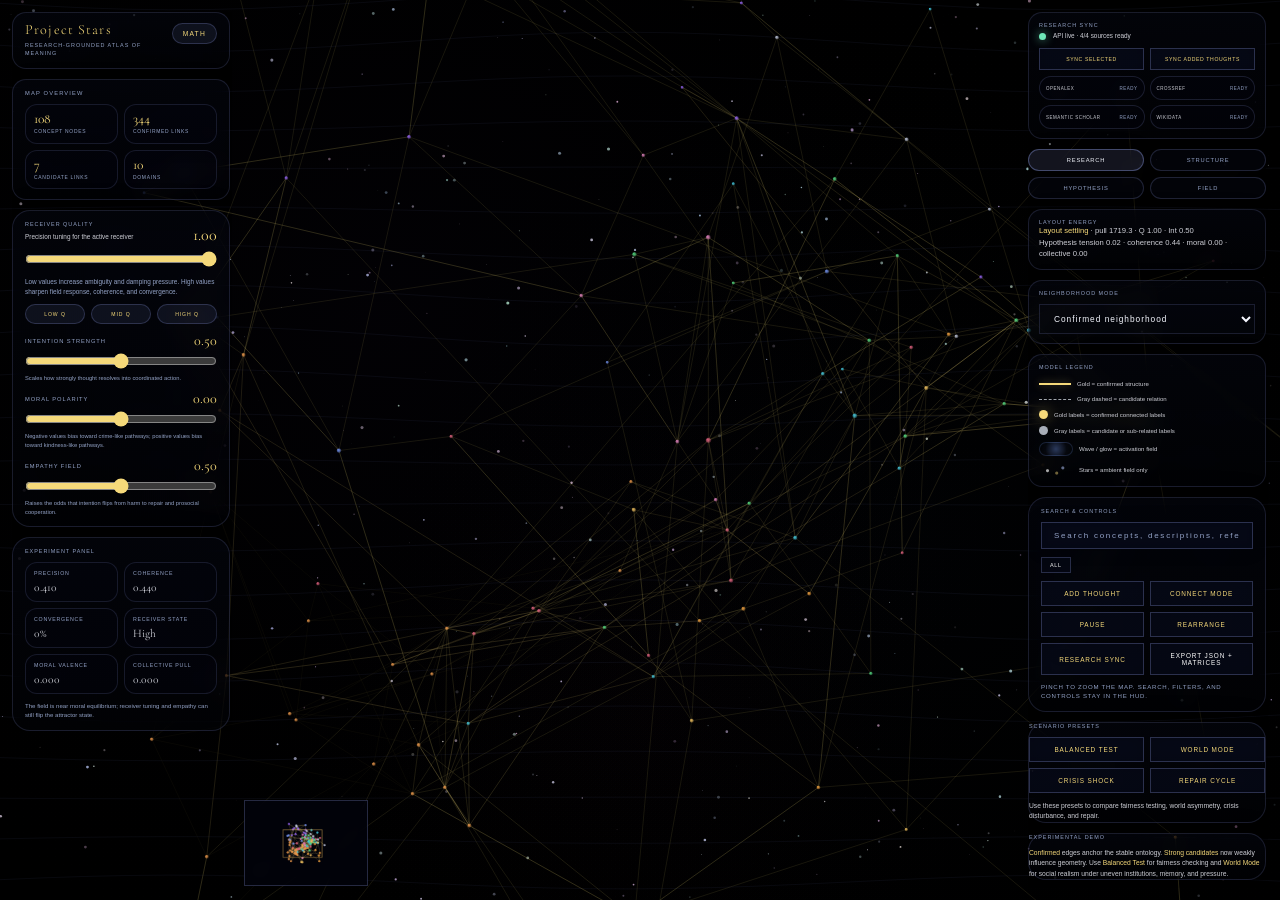
==== commit 1d7588e3: "Add files via upload" ====
--- a/index.html
+++ b/index.html
@@ -2,7 +2,7 @@
 <html lang="en">
 <head>
 <meta charset="UTF-8">
-<meta name="viewport" content="width=device-width, initial-scale=1.0, viewport-fit=cover">
+<meta name="viewport" content="width=device-width, initial-scale=1.0">
 <title>Project Stars</title>
 <link href="https://fonts.googleapis.com/css2?family=Cormorant+Garamond:ital,wght@0,300;0,400;0,600;1,300;1,400&family=Josefin+Sans:wght@100;300;400&display=swap" rel="stylesheet">
 
@@ -217,159 +217,6 @@
 .framing-note strong{color:var(--glow-gold);font-weight:400;}
 @media (max-width:860px){.scenario-grid{grid-template-columns:1fr 1fr;}}
 </style>
-
-<style id="platform-responsive-visibility-fix">
-:root {
-  --safe-top: env(safe-area-inset-top, 0px);
-  --safe-right: env(safe-area-inset-right, 0px);
-  --safe-bottom: env(safe-area-inset-bottom, 0px);
-  --safe-left: env(safe-area-inset-left, 0px);
-  --app-vh: 100dvh;
-  --app-vw: 100vw;
-}
-html, body {
-  min-height: 100%;
-}
-body.platform-fluid {
-  min-height: var(--app-vh);
-}
-@media (max-width: 860px), (max-height: 740px), (pointer: coarse) {
-  html, body {
-    width: 100%;
-    min-height: var(--app-vh);
-    overflow-x: hidden !important;
-    overflow-y: auto !important;
-    overscroll-behavior-y: contain;
-    -webkit-overflow-scrolling: touch;
-  }
-  body.platform-fluid {
-    padding: calc(var(--safe-top) + 10px) calc(var(--safe-right) + 10px) calc(var(--safe-bottom) + 18px) calc(var(--safe-left) + 10px);
-  }
-  #left-dock, #right-dock {
-    position: relative !important;
-    inset: auto !important;
-    left: auto !important;
-    right: auto !important;
-    top: auto !important;
-    bottom: auto !important;
-    width: 100% !important;
-    max-width: none !important;
-    max-height: none !important;
-    overflow: visible !important;
-    display: grid !important;
-    gap: 10px !important;
-    margin: 0 0 10px 0 !important;
-    padding: 0 !important;
-  }
-  #left-dock > *, #right-dock > * {
-    width: 100% !important;
-    max-width: none !important;
-  }
-  #brand-card, #research-corner, #metrics-corner, #receiver-card, #experiment-card,
-  #view-switcher, #energy-card, #neighborhood-card, #layer-legend, #app-controls-card,
-  #scenario-card, #final-framing-card, #evaluation-card {
-    width: 100% !important;
-    max-width: none !important;
-  }
-  #view-switcher {
-    grid-template-columns: repeat(2, minmax(0, 1fr)) !important;
-  }
-  .view-btn {
-    min-height: 42px !important;
-  }
-  #app-controls-card #search-wrap,
-  #app-controls-card #filters,
-  #app-controls-card #controls {
-    width: 100% !important;
-    max-width: none !important;
-  }
-  #app-controls-card #filters {
-    overflow: visible !important;
-    white-space: normal !important;
-  }
-  #app-controls-card #controls {
-    grid-template-columns: repeat(2, minmax(0, 1fr)) !important;
-  }
-  .ctrl-btn {
-    min-height: 42px;
-  }
-  canvas#minimap,
-  #zoom-controls,
-  #legend,
-  #hint,
-  #sim-status {
-    display: none !important;
-  }
-  #detail-panel {
-    position: fixed !important;
-    left: calc(var(--safe-left) + 10px) !important;
-    right: calc(var(--safe-right) + 10px) !important;
-    top: auto !important;
-    bottom: calc(var(--safe-bottom) + 10px) !important;
-    width: auto !important;
-    max-width: none !important;
-    max-height: min(62dvh, 560px) !important;
-    transform: none !important;
-    z-index: 60 !important;
-    border-radius: 18px !important;
-  }
-  #modal-bg {
-    padding: calc(var(--safe-top) + 12px) calc(var(--safe-right) + 12px) calc(var(--safe-bottom) + 12px) calc(var(--safe-left) + 12px);
-  }
-  #modal {
-    min-width: 0 !important;
-    width: min(100%, 720px) !important;
-    max-height: calc(var(--app-vh) - var(--safe-top) - var(--safe-bottom) - 24px) !important;
-    overflow: auto !important;
-  }
-}
-@media (max-width: 560px), (pointer: coarse) and (max-width: 900px) {
-  body.platform-fluid {
-    padding: calc(var(--safe-top) + 8px) calc(var(--safe-right) + 8px) calc(var(--safe-bottom) + 16px) calc(var(--safe-left) + 8px);
-  }
-  .corner-actions {
-    grid-template-columns: 1fr !important;
-  }
-  .source-pills {
-    grid-template-columns: 1fr 1fr !important;
-  }
-  .metrics-grid,
-  .experiment-grid {
-    grid-template-columns: repeat(2, minmax(0, 1fr)) !important;
-  }
-  #app-controls-card #controls {
-    grid-template-columns: 1fr !important;
-  }
-  .receiver-presets {
-    grid-template-columns: repeat(3, minmax(0, 1fr)) !important;
-  }
-}
-</style>
-<script id="platform-responsive-visibility-script">
-(function(){
-  const applyViewportState = () => {
-    const root = document.documentElement;
-    const vv = window.visualViewport;
-    const width = Math.round(vv ? vv.width : window.innerWidth);
-    const height = Math.round(vv ? vv.height : window.innerHeight);
-    root.style.setProperty('--app-vw', `${width}px`);
-    root.style.setProperty('--app-vh', `${height}px`);
-    if (document.body) {
-      document.body.classList.add('platform-fluid');
-      const compact = width <= 860 || height <= 740 || window.matchMedia('(pointer: coarse)').matches;
-      document.body.dataset.compactViewport = compact ? 'true' : 'false';
-    }
-  };
-  window.addEventListener('resize', applyViewportState, { passive: true });
-  window.addEventListener('orientationchange', () => setTimeout(applyViewportState, 120), { passive: true });
-  if (window.visualViewport) {
-    window.visualViewport.addEventListener('resize', applyViewportState, { passive: true });
-    window.visualViewport.addEventListener('scroll', applyViewportState, { passive: true });
-  }
-  document.addEventListener('DOMContentLoaded', applyViewportState);
-})();
-</script>
-
 </head>
 <body>
 
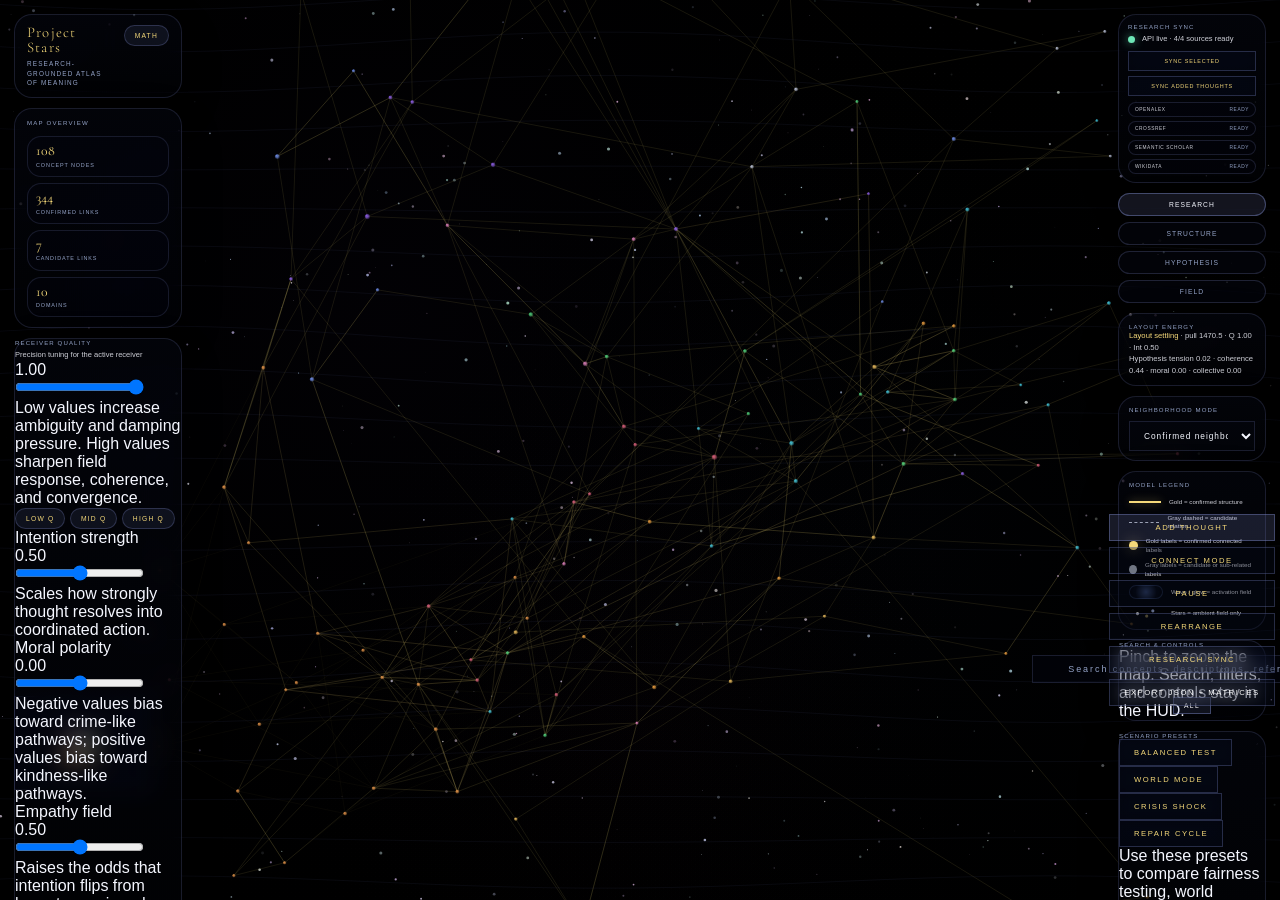
==== commit 03233fa8: "Add files via upload" ====
--- a/index.html
+++ b/index.html
@@ -2,221 +2,10 @@
 <html lang="en">
 <head>
 <meta charset="UTF-8">
-<meta name="viewport" content="width=device-width, initial-scale=1.0">
+<meta name="viewport" content="width=device-width, initial-scale=1.0, viewport-fit=cover">
 <title>Project Stars</title>
 <link href="https://fonts.googleapis.com/css2?family=Cormorant+Garamond:ital,wght@0,300;0,400;0,600;1,300;1,400&family=Josefin+Sans:wght@100;300;400&display=swap" rel="stylesheet">
-
 <link rel="stylesheet" href="css/style.css">
-
-
-<style id="ui-hotfix-compact-layout">
-/* compact non-overlapping HUD hotfix */
-:root{--dock-gap:10px;}
-#left-dock,#right-dock{gap:var(--dock-gap)!important;pointer-events:none;}
-#left-dock>* ,#right-dock>*{pointer-events:auto;}
-#left-dock{left:12px!important;top:12px!important;width:220px!important;}
-#right-dock{right:12px!important;top:12px!important;width:240px!important;max-height:calc(100vh - 24px)!important;overflow:auto!important;padding-right:2px;}
-#brand-card,#metrics-corner,#research-corner,#energy-card,#neighborhood-card,#layer-legend,#view-switcher{
-  border-radius:14px!important;
-  backdrop-filter:blur(10px)!important;
-  box-shadow:0 10px 28px rgba(0,0,0,.18)!important;
-}
-#brand-card{padding:10px 12px!important;}
-#brand-card .brand-title{font-size:.88rem!important;}
-#brand-card .brand-sub{font-size:.34rem!important;letter-spacing:.18em!important;line-height:1.45!important;}
-#metrics-corner{padding:10px 12px!important;}
-.metrics-title{margin-bottom:8px!important;font-size:.36rem!important;}
-.metrics-grid{grid-template-columns:repeat(2,minmax(0,1fr))!important;gap:6px!important;}
-.metric-tile{padding:7px 8px!important;border-radius:12px!important;}
-.metric-tile .value{font-size:.84rem!important;}
-.metric-tile .label{font-size:.31rem!important;letter-spacing:.14em!important;}
-#research-corner{padding:9px 10px!important;}
-.corner-title{font-size:.35rem!important;}
-.corner-status{font-size:.4rem!important;line-height:1.3!important;}
-.corner-actions{display:grid!important;grid-template-columns:1fr 1fr!important;gap:6px!important;margin-top:8px!important;}
-.corner-actions .ctrl-btn{padding:7px 8px!important;font-size:.32rem!important;letter-spacing:.12em!important;}
-.source-pills{display:grid!important;grid-template-columns:1fr 1fr!important;gap:5px!important;}
-.source-pill{padding:4px 6px!important;min-height:24px!important;}
-.source-pill .name,.source-pill .state{font-size:.28rem!important;letter-spacing:.12em!important;}
-#view-switcher{display:grid!important;grid-template-columns:1fr 1fr!important;gap:6px!important;padding:0!important;background:transparent!important;border:none!important;box-shadow:none!important;}
-.view-btn{padding:7px 8px!important;font-size:.36rem!important;letter-spacing:.14em!important;border-radius:999px!important;min-width:0!important;}
-#energy-card,#neighborhood-card,#layer-legend{padding:9px 10px!important;}
-#energy-card .corner-status,#neighborhood-card .corner-status,#layer-legend .corner-status,.legend-row{font-size:.38rem!important;line-height:1.35!important;}
-.legend-title,.corner-title{font-size:.34rem!important;}
-.legend-row{gap:6px!important;}
-#search-wrap{top:14px!important;left:50%!important;transform:translateX(-50%)!important;width:min(420px,calc(100vw - 520px))!important;z-index:14!important;}
-#search{font-size:.5rem!important;padding:8px 12px!important;}
-#filters{top:54px!important;left:50%!important;transform:translateX(-50%)!important;width:min(660px,calc(100vw - 560px))!important;max-width:min(660px,calc(100vw - 560px))!important;gap:4px!important;justify-content:center!important;z-index:14!important;}
-.filter-chip{font-size:.34rem!important;padding:4px 8px!important;letter-spacing:.12em!important;}
-#controls{left:50%!important;bottom:12px!important;transform:translateX(-50%)!important;width:min(780px,calc(100vw - 520px))!important;max-width:min(780px,calc(100vw - 520px))!important;display:grid!important;grid-template-columns:repeat(3,minmax(0,1fr))!important;gap:6px!important;z-index:14!important;}
-.ctrl-btn{padding:8px 10px!important;font-size:.4rem!important;letter-spacing:.14em!important;}
-canvas#minimap{left:12px!important;bottom:12px!important;width:104px!important;height:74px!important;z-index:12!important;}
-#zoom-controls{right:12px!important;top:auto!important;bottom:12px!important;transform:none!important;gap:4px!important;z-index:14!important;}
-.zc-btn{width:34px!important;height:34px!important;font-size:.86rem!important;}
-.zc-btn.fit{font-size:.44rem!important;}
-#detail-panel{left:244px!important;top:96px!important;bottom:84px!important;transform:none!important;width:min(340px,calc(100vw - 520px))!important;max-height:none!important;z-index:15!important;}
-#sim-status{right:56px!important;bottom:88px!important;font-size:.34rem!important;max-width:200px!important;text-align:right!important;}
-#hint{display:none!important;}
-#legend{display:none!important;}
-
-@media (max-width: 1400px){
-  #left-dock{width:200px!important;}
-  #right-dock{width:220px!important;}
-  #search-wrap{width:min(360px,calc(100vw - 470px))!important;}
-  #filters{width:min(560px,calc(100vw - 500px))!important;max-width:min(560px,calc(100vw - 500px))!important;}
-  #controls{width:min(680px,calc(100vw - 470px))!important;max-width:min(680px,calc(100vw - 470px))!important;}
-  #detail-panel{left:222px!important;width:min(320px,calc(100vw - 470px))!important;}
-}
-@media (max-width: 1180px){
-  #left-dock{width:186px!important;}
-  #right-dock{width:200px!important;}
-  #search-wrap{width:min(320px,calc(100vw - 420px))!important;}
-  #filters{width:min(420px,calc(100vw - 440px))!important;max-width:min(420px,calc(100vw - 440px))!important;}
-  #controls{width:min(560px,calc(100vw - 420px))!important;max-width:min(560px,calc(100vw - 420px))!important;grid-template-columns:repeat(2,minmax(0,1fr))!important;}
-  #detail-panel{left:206px!important;width:min(300px,calc(100vw - 430px))!important;top:112px!important;}
-}
-@media (max-width: 980px){
-  #left-dock{left:10px!important;top:10px!important;width:176px!important;}
-  #right-dock{right:10px!important;top:10px!important;width:184px!important;max-height:calc(100vh - 120px)!important;}
-  #search-wrap{width:min(280px,calc(100vw - 400px))!important;}
-  #filters{width:min(320px,calc(100vw - 400px))!important;max-width:min(320px,calc(100vw - 400px))!important;justify-content:flex-start!important;overflow:auto hidden!important;white-space:nowrap!important;padding-bottom:2px!important;}
-  #controls{width:min(460px,calc(100vw - 400px))!important;max-width:min(460px,calc(100vw - 400px))!important;}
-  #detail-panel{left:194px!important;width:min(280px,calc(100vw - 390px))!important;}
-  canvas#minimap{width:92px!important;height:66px!important;}
-}
-@media (max-width: 860px){
-  #left-dock,#right-dock{position:fixed!important;width:calc(50vw - 14px)!important;max-height:34vh!important;overflow:auto!important;}
-  #left-dock{left:8px!important;top:8px!important;}
-  #right-dock{right:8px!important;top:8px!important;}
-  #search-wrap{left:8px!important;right:8px!important;top:auto!important;bottom:126px!important;transform:none!important;width:auto!important;}
-  #filters{left:8px!important;right:8px!important;top:auto!important;bottom:88px!important;transform:none!important;width:auto!important;max-width:none!important;justify-content:flex-start!important;overflow:auto hidden!important;}
-  #controls{left:8px!important;right:8px!important;bottom:8px!important;transform:none!important;width:auto!important;max-width:none!important;grid-template-columns:repeat(3,minmax(0,1fr))!important;}
-  #detail-panel{left:8px!important;right:8px!important;top:auto!important;bottom:176px!important;width:auto!important;max-height:28vh!important;}
-  canvas#minimap,#sim-status{display:none!important;}
-}
-@media (max-width: 640px){
-  #left-dock,#right-dock{width:auto!important;left:8px!important;right:8px!important;}
-  #right-dock{top:126px!important;max-height:20vh!important;}
-  #search-wrap{bottom:146px!important;}
-  #filters{bottom:100px!important;}
-  #controls{grid-template-columns:repeat(2,minmax(0,1fr))!important;}
-  #detail-panel{bottom:206px!important;max-height:24vh!important;}
-}
-
-
-/* ── RECEIVER / EXPERIMENT PATCH ── */
-#receiver-card { padding:10px 12px; }
-.receiver-topline { display:flex; align-items:center; justify-content:space-between; gap:10px; margin-bottom:8px; }
-.receiver-value { font-family:'Cormorant Garamond',serif; color:var(--glow-gold); font-size:1rem; line-height:1; }
-.receiver-slider { width:100%; accent-color:#f5d97a; }
-.receiver-sub { margin-top:6px; font-size:0.4rem; line-height:1.45; color:var(--muted); }
-.receiver-presets { display:grid; grid-template-columns:repeat(3,minmax(0,1fr)); gap:6px; margin-top:8px; }
-.receiver-presets .mini-hud-btn { padding:6px 8px; font-size:0.32rem; }
-.intent-stack { display:grid; gap:10px; margin-top:10px; }
-.intent-control { display:grid; gap:5px; }
-.intent-row { display:flex; align-items:center; justify-content:space-between; gap:10px; }
-.intent-label { font-size:0.36rem; letter-spacing:0.16em; text-transform:uppercase; color:var(--muted); }
-.intent-value { font-family:'Cormorant Garamond',serif; font-size:0.88rem; color:var(--glow-gold); line-height:1; }
-.intent-slider { width:100%; accent-color:#f5d97a; }
-.intent-sub { font-size:0.36rem; line-height:1.45; color:var(--muted); }
-#experiment-card { padding:10px 12px; }
-.experiment-grid { display:grid; grid-template-columns:repeat(2,minmax(0,1fr)); gap:6px; margin-top:8px; }
-.experiment-tile { padding:7px 8px; border-radius:12px; border:1px solid rgba(132,145,214,0.16); background:rgba(8,12,30,0.16); }
-.experiment-tile .k { font-size:0.33rem; letter-spacing:0.14em; text-transform:uppercase; color:var(--muted); }
-.experiment-tile .v { margin-top:4px; font-size:0.72rem; color:var(--text-soft); font-family:'Cormorant Garamond',serif; }
-.experiment-note { margin-top:8px; font-size:0.38rem; line-height:1.45; color:var(--muted); }
-.formal-note { font-size:0.48rem; line-height:1.7; color:var(--text-soft); }
-.science-list { display:grid; gap:8px; }
-.science-item { padding:8px 10px; border-radius:12px; border:1px solid rgba(132,145,214,0.14); background:rgba(8,12,30,0.14); }
-.science-item strong { color:var(--glow-gold); font-weight:400; display:block; margin-bottom:4px; }
-@media (max-width: 980px){
-  #receiver-card,#experiment-card{padding:9px 10px;}
-}
-</style>
-
-
-<style id="ui-visibility-fix">
-/* Visibility fix: keep the compact UI but ensure the full model remains visible and reachable */
-#left-dock{width:220px!important;max-height:calc(100vh - 24px)!important;overflow:auto!important;padding-right:2px;}
-#right-dock{width:240px!important;max-height:calc(100vh - 24px)!important;overflow:auto!important;padding-right:2px;}
-#search-wrap{top:14px!important;left:50%!important;transform:translateX(-50%)!important;width:min(460px,calc(100vw - 560px))!important;z-index:40!important;display:block!important;opacity:1!important;visibility:visible!important;}
-#search{background:rgba(8,12,30,0.56)!important;border:1px solid rgba(132,145,214,0.30)!important;box-shadow:0 0 18px rgba(0,0,0,0.18)!important;}
-#filters{top:58px!important;left:50%!important;transform:translateX(-50%)!important;width:min(760px,calc(100vw - 600px))!important;max-width:min(760px,calc(100vw - 600px))!important;z-index:40!important;display:flex!important;opacity:1!important;visibility:visible!important;}
-.filter-chip{background:rgba(8,12,30,0.42)!important;border-color:rgba(132,145,214,0.28)!important;}
-#controls{left:50%!important;bottom:12px!important;transform:translateX(-50%)!important;width:min(820px,calc(100vw - 600px))!important;max-width:min(820px,calc(100vw - 600px))!important;display:grid!important;grid-template-columns:repeat(3,minmax(0,1fr))!important;gap:6px!important;z-index:40!important;opacity:1!important;visibility:visible!important;}
-.ctrl-btn{background:rgba(8,12,30,0.50)!important;border-color:rgba(132,145,214,0.30)!important;}
-#zoom-controls{right:258px!important;top:auto!important;bottom:14px!important;transform:none!important;z-index:41!important;display:flex!important;opacity:1!important;visibility:visible!important;}
-canvas#minimap{left:244px!important;bottom:14px!important;width:124px!important;height:86px!important;z-index:39!important;display:block!important;opacity:1!important;visibility:visible!important;}
-#detail-panel{left:244px!important;top:104px!important;bottom:112px!important;width:min(350px,calc(100vw - 620px))!important;max-height:none!important;z-index:42!important;}
-#sim-status{right:258px!important;bottom:94px!important;z-index:41!important;display:block!important;opacity:1!important;visibility:visible!important;}
-#hint{display:block!important;left:50%!important;bottom:86px!important;z-index:39!important;}
-@media (max-width: 1400px){
-  #search-wrap{width:min(400px,calc(100vw - 520px))!important;}
-  #filters{width:min(620px,calc(100vw - 560px))!important;max-width:min(620px,calc(100vw - 560px))!important;}
-  #controls{width:min(720px,calc(100vw - 540px))!important;max-width:min(720px,calc(100vw - 540px))!important;}
-  #detail-panel{width:min(320px,calc(100vw - 580px))!important;}
-}
-@media (max-width: 1180px){
-  #left-dock{width:190px!important;}
-  #right-dock{width:200px!important;}
-  #search-wrap{width:min(330px,calc(100vw - 440px))!important;}
-  #filters{width:min(460px,calc(100vw - 460px))!important;max-width:min(460px,calc(100vw - 460px))!important;}
-  #controls{width:min(560px,calc(100vw - 460px))!important;max-width:min(560px,calc(100vw - 460px))!important;grid-template-columns:repeat(2,minmax(0,1fr))!important;}
-  #detail-panel{left:210px!important;width:min(300px,calc(100vw - 440px))!important;}
-  canvas#minimap{left:206px!important;}
-  #zoom-controls,#sim-status{right:216px!important;}
-}
-@media (max-width: 860px){
-  #search-wrap{left:8px!important;right:8px!important;top:auto!important;bottom:154px!important;transform:none!important;width:auto!important;}
-  #filters{left:8px!important;right:8px!important;top:auto!important;bottom:114px!important;transform:none!important;width:auto!important;max-width:none!important;justify-content:flex-start!important;overflow:auto hidden!important;}
-  #controls{left:8px!important;right:8px!important;bottom:8px!important;transform:none!important;width:auto!important;max-width:none!important;grid-template-columns:repeat(3,minmax(0,1fr))!important;}
-  #detail-panel{left:8px!important;right:8px!important;top:auto!important;bottom:206px!important;width:auto!important;max-height:28vh!important;}
-  canvas#minimap,#zoom-controls,#sim-status,#hint{display:none!important;}
-}
-@media (max-width: 640px){
-  #controls{grid-template-columns:repeat(2,minmax(0,1fr))!important;}
-}
-</style>
-<script id="ui-visibility-fix-script">
-window.addEventListener('load',()=>{
-  const ids=['search-wrap','filters','controls','zoom-controls','minimap'];
-  ids.forEach(id=>{const el=document.getElementById(id); if(el){el.style.opacity='1'; el.style.visibility='visible';}});
-});
-</script>
-
-
-<style id="hud-controls-mobile-patch">
-#zoom-controls{display:none!important;}
-#app-controls-card{padding:10px 12px;}
-#app-controls-card #search-wrap,
-#app-controls-card #filters,
-#app-controls-card #controls{position:relative!important;left:auto!important;right:auto!important;top:auto!important;bottom:auto!important;transform:none!important;width:100%!important;max-width:none!important;margin:0!important;}
-#app-controls-card #search-wrap{margin-top:8px!important;}
-#app-controls-card #search{width:100%!important;}
-#app-controls-card #filters{display:flex!important;flex-wrap:wrap!important;justify-content:flex-start!important;gap:5px!important;margin-top:8px!important;overflow:visible!important;white-space:normal!important;padding-bottom:0!important;}
-#app-controls-card #controls{display:grid!important;grid-template-columns:repeat(2,minmax(0,1fr))!important;gap:6px!important;margin-top:8px!important;}
-#app-controls-card .ctrl-btn{width:100%!important;}
-#app-controls-card .controls-note{margin-top:8px;font-size:.38rem;line-height:1.45;color:var(--muted);letter-spacing:.12em;text-transform:uppercase;}
-#search-wrap,#filters,#controls{display:none;}
-@media (max-width: 860px){
-  #right-dock{max-height:calc(100vh - 16px)!important;overflow:auto!important;}
-  #app-controls-card #controls{grid-template-columns:repeat(2,minmax(0,1fr))!important;}
-  #detail-panel{bottom:24px!important;}
-}
-@media (max-width: 640px){
-  #left-dock,#right-dock{max-height:none!important;}
-  #right-dock{top:10px!important;}
-  #app-controls-card #controls{grid-template-columns:1fr 1fr!important;}
-}
-</style>
-
-<style id="research-final-patch">
-.scenario-grid{display:grid;grid-template-columns:1fr 1fr;gap:6px;margin-top:8px;}
-.scenario-btn{width:100%;padding:7px 8px;font-size:0.34rem;letter-spacing:0.14em;text-transform:uppercase;}
-.scenario-note,.framing-note{margin-top:8px;font-size:0.42rem;line-height:1.55;color:var(--text-soft);}
-.framing-note strong{color:var(--glow-gold);font-weight:400;}
-@media (max-width:860px){.scenario-grid{grid-template-columns:1fr 1fr;}}
-</style>
 </head>
 <body>
 
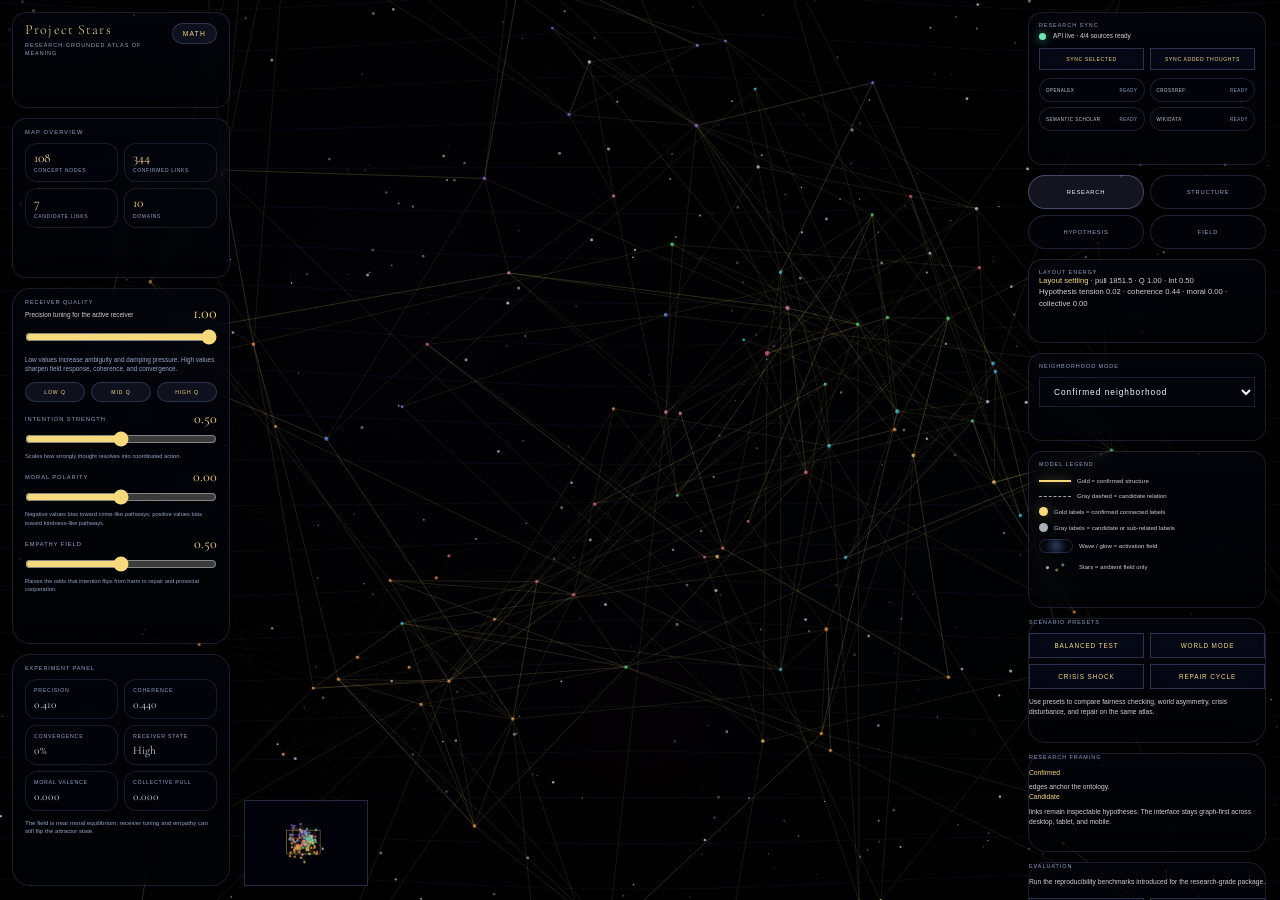
==== commit 4724f695: "Add files via upload" ====
--- a/index.html
+++ b/index.html
@@ -2,10 +2,221 @@
 <html lang="en">
 <head>
 <meta charset="UTF-8">
-<meta name="viewport" content="width=device-width, initial-scale=1.0, viewport-fit=cover">
+<meta name="viewport" content="width=device-width, initial-scale=1.0">
 <title>Project Stars</title>
 <link href="https://fonts.googleapis.com/css2?family=Cormorant+Garamond:ital,wght@0,300;0,400;0,600;1,300;1,400&family=Josefin+Sans:wght@100;300;400&display=swap" rel="stylesheet">
+
 <link rel="stylesheet" href="css/style.css">
+
+
+<style id="ui-hotfix-compact-layout">
+/* compact non-overlapping HUD hotfix */
+:root{--dock-gap:10px;}
+#left-dock,#right-dock{gap:var(--dock-gap)!important;pointer-events:none;}
+#left-dock>* ,#right-dock>*{pointer-events:auto;}
+#left-dock{left:12px!important;top:12px!important;width:220px!important;}
+#right-dock{right:12px!important;top:12px!important;width:240px!important;max-height:calc(100vh - 24px)!important;overflow:auto!important;padding-right:2px;}
+#brand-card,#metrics-corner,#research-corner,#energy-card,#neighborhood-card,#layer-legend,#view-switcher{
+  border-radius:14px!important;
+  backdrop-filter:blur(10px)!important;
+  box-shadow:0 10px 28px rgba(0,0,0,.18)!important;
+}
+#brand-card{padding:10px 12px!important;}
+#brand-card .brand-title{font-size:.88rem!important;}
+#brand-card .brand-sub{font-size:.34rem!important;letter-spacing:.18em!important;line-height:1.45!important;}
+#metrics-corner{padding:10px 12px!important;}
+.metrics-title{margin-bottom:8px!important;font-size:.36rem!important;}
+.metrics-grid{grid-template-columns:repeat(2,minmax(0,1fr))!important;gap:6px!important;}
+.metric-tile{padding:7px 8px!important;border-radius:12px!important;}
+.metric-tile .value{font-size:.84rem!important;}
+.metric-tile .label{font-size:.31rem!important;letter-spacing:.14em!important;}
+#research-corner{padding:9px 10px!important;}
+.corner-title{font-size:.35rem!important;}
+.corner-status{font-size:.4rem!important;line-height:1.3!important;}
+.corner-actions{display:grid!important;grid-template-columns:1fr 1fr!important;gap:6px!important;margin-top:8px!important;}
+.corner-actions .ctrl-btn{padding:7px 8px!important;font-size:.32rem!important;letter-spacing:.12em!important;}
+.source-pills{display:grid!important;grid-template-columns:1fr 1fr!important;gap:5px!important;}
+.source-pill{padding:4px 6px!important;min-height:24px!important;}
+.source-pill .name,.source-pill .state{font-size:.28rem!important;letter-spacing:.12em!important;}
+#view-switcher{display:grid!important;grid-template-columns:1fr 1fr!important;gap:6px!important;padding:0!important;background:transparent!important;border:none!important;box-shadow:none!important;}
+.view-btn{padding:7px 8px!important;font-size:.36rem!important;letter-spacing:.14em!important;border-radius:999px!important;min-width:0!important;}
+#energy-card,#neighborhood-card,#layer-legend{padding:9px 10px!important;}
+#energy-card .corner-status,#neighborhood-card .corner-status,#layer-legend .corner-status,.legend-row{font-size:.38rem!important;line-height:1.35!important;}
+.legend-title,.corner-title{font-size:.34rem!important;}
+.legend-row{gap:6px!important;}
+#search-wrap{top:14px!important;left:50%!important;transform:translateX(-50%)!important;width:min(420px,calc(100vw - 520px))!important;z-index:14!important;}
+#search{font-size:.5rem!important;padding:8px 12px!important;}
+#filters{top:54px!important;left:50%!important;transform:translateX(-50%)!important;width:min(660px,calc(100vw - 560px))!important;max-width:min(660px,calc(100vw - 560px))!important;gap:4px!important;justify-content:center!important;z-index:14!important;}
+.filter-chip{font-size:.34rem!important;padding:4px 8px!important;letter-spacing:.12em!important;}
+#controls{left:50%!important;bottom:12px!important;transform:translateX(-50%)!important;width:min(780px,calc(100vw - 520px))!important;max-width:min(780px,calc(100vw - 520px))!important;display:grid!important;grid-template-columns:repeat(3,minmax(0,1fr))!important;gap:6px!important;z-index:14!important;}
+.ctrl-btn{padding:8px 10px!important;font-size:.4rem!important;letter-spacing:.14em!important;}
+canvas#minimap{left:12px!important;bottom:12px!important;width:104px!important;height:74px!important;z-index:12!important;}
+#zoom-controls{right:12px!important;top:auto!important;bottom:12px!important;transform:none!important;gap:4px!important;z-index:14!important;}
+.zc-btn{width:34px!important;height:34px!important;font-size:.86rem!important;}
+.zc-btn.fit{font-size:.44rem!important;}
+#detail-panel{left:244px!important;top:96px!important;bottom:84px!important;transform:none!important;width:min(340px,calc(100vw - 520px))!important;max-height:none!important;z-index:15!important;}
+#sim-status{right:56px!important;bottom:88px!important;font-size:.34rem!important;max-width:200px!important;text-align:right!important;}
+#hint{display:none!important;}
+#legend{display:none!important;}
+
+@media (max-width: 1400px){
+  #left-dock{width:200px!important;}
+  #right-dock{width:220px!important;}
+  #search-wrap{width:min(360px,calc(100vw - 470px))!important;}
+  #filters{width:min(560px,calc(100vw - 500px))!important;max-width:min(560px,calc(100vw - 500px))!important;}
+  #controls{width:min(680px,calc(100vw - 470px))!important;max-width:min(680px,calc(100vw - 470px))!important;}
+  #detail-panel{left:222px!important;width:min(320px,calc(100vw - 470px))!important;}
+}
+@media (max-width: 1180px){
+  #left-dock{width:186px!important;}
+  #right-dock{width:200px!important;}
+  #search-wrap{width:min(320px,calc(100vw - 420px))!important;}
+  #filters{width:min(420px,calc(100vw - 440px))!important;max-width:min(420px,calc(100vw - 440px))!important;}
+  #controls{width:min(560px,calc(100vw - 420px))!important;max-width:min(560px,calc(100vw - 420px))!important;grid-template-columns:repeat(2,minmax(0,1fr))!important;}
+  #detail-panel{left:206px!important;width:min(300px,calc(100vw - 430px))!important;top:112px!important;}
+}
+@media (max-width: 980px){
+  #left-dock{left:10px!important;top:10px!important;width:176px!important;}
+  #right-dock{right:10px!important;top:10px!important;width:184px!important;max-height:calc(100vh - 120px)!important;}
+  #search-wrap{width:min(280px,calc(100vw - 400px))!important;}
+  #filters{width:min(320px,calc(100vw - 400px))!important;max-width:min(320px,calc(100vw - 400px))!important;justify-content:flex-start!important;overflow:auto hidden!important;white-space:nowrap!important;padding-bottom:2px!important;}
+  #controls{width:min(460px,calc(100vw - 400px))!important;max-width:min(460px,calc(100vw - 400px))!important;}
+  #detail-panel{left:194px!important;width:min(280px,calc(100vw - 390px))!important;}
+  canvas#minimap{width:92px!important;height:66px!important;}
+}
+@media (max-width: 860px){
+  #left-dock,#right-dock{position:fixed!important;width:calc(50vw - 14px)!important;max-height:34vh!important;overflow:auto!important;}
+  #left-dock{left:8px!important;top:8px!important;}
+  #right-dock{right:8px!important;top:8px!important;}
+  #search-wrap{left:8px!important;right:8px!important;top:auto!important;bottom:126px!important;transform:none!important;width:auto!important;}
+  #filters{left:8px!important;right:8px!important;top:auto!important;bottom:88px!important;transform:none!important;width:auto!important;max-width:none!important;justify-content:flex-start!important;overflow:auto hidden!important;}
+  #controls{left:8px!important;right:8px!important;bottom:8px!important;transform:none!important;width:auto!important;max-width:none!important;grid-template-columns:repeat(3,minmax(0,1fr))!important;}
+  #detail-panel{left:8px!important;right:8px!important;top:auto!important;bottom:176px!important;width:auto!important;max-height:28vh!important;}
+  canvas#minimap,#sim-status{display:none!important;}
+}
+@media (max-width: 640px){
+  #left-dock,#right-dock{width:auto!important;left:8px!important;right:8px!important;}
+  #right-dock{top:126px!important;max-height:20vh!important;}
+  #search-wrap{bottom:146px!important;}
+  #filters{bottom:100px!important;}
+  #controls{grid-template-columns:repeat(2,minmax(0,1fr))!important;}
+  #detail-panel{bottom:206px!important;max-height:24vh!important;}
+}
+
+
+/* ── RECEIVER / EXPERIMENT PATCH ── */
+#receiver-card { padding:10px 12px; }
+.receiver-topline { display:flex; align-items:center; justify-content:space-between; gap:10px; margin-bottom:8px; }
+.receiver-value { font-family:'Cormorant Garamond',serif; color:var(--glow-gold); font-size:1rem; line-height:1; }
+.receiver-slider { width:100%; accent-color:#f5d97a; }
+.receiver-sub { margin-top:6px; font-size:0.4rem; line-height:1.45; color:var(--muted); }
+.receiver-presets { display:grid; grid-template-columns:repeat(3,minmax(0,1fr)); gap:6px; margin-top:8px; }
+.receiver-presets .mini-hud-btn { padding:6px 8px; font-size:0.32rem; }
+.intent-stack { display:grid; gap:10px; margin-top:10px; }
+.intent-control { display:grid; gap:5px; }
+.intent-row { display:flex; align-items:center; justify-content:space-between; gap:10px; }
+.intent-label { font-size:0.36rem; letter-spacing:0.16em; text-transform:uppercase; color:var(--muted); }
+.intent-value { font-family:'Cormorant Garamond',serif; font-size:0.88rem; color:var(--glow-gold); line-height:1; }
+.intent-slider { width:100%; accent-color:#f5d97a; }
+.intent-sub { font-size:0.36rem; line-height:1.45; color:var(--muted); }
+#experiment-card { padding:10px 12px; }
+.experiment-grid { display:grid; grid-template-columns:repeat(2,minmax(0,1fr)); gap:6px; margin-top:8px; }
+.experiment-tile { padding:7px 8px; border-radius:12px; border:1px solid rgba(132,145,214,0.16); background:rgba(8,12,30,0.16); }
+.experiment-tile .k { font-size:0.33rem; letter-spacing:0.14em; text-transform:uppercase; color:var(--muted); }
+.experiment-tile .v { margin-top:4px; font-size:0.72rem; color:var(--text-soft); font-family:'Cormorant Garamond',serif; }
+.experiment-note { margin-top:8px; font-size:0.38rem; line-height:1.45; color:var(--muted); }
+.formal-note { font-size:0.48rem; line-height:1.7; color:var(--text-soft); }
+.science-list { display:grid; gap:8px; }
+.science-item { padding:8px 10px; border-radius:12px; border:1px solid rgba(132,145,214,0.14); background:rgba(8,12,30,0.14); }
+.science-item strong { color:var(--glow-gold); font-weight:400; display:block; margin-bottom:4px; }
+@media (max-width: 980px){
+  #receiver-card,#experiment-card{padding:9px 10px;}
+}
+</style>
+
+
+<style id="ui-visibility-fix">
+/* Visibility fix: keep the compact UI but ensure the full model remains visible and reachable */
+#left-dock{width:220px!important;max-height:calc(100vh - 24px)!important;overflow:auto!important;padding-right:2px;}
+#right-dock{width:240px!important;max-height:calc(100vh - 24px)!important;overflow:auto!important;padding-right:2px;}
+#search-wrap{top:14px!important;left:50%!important;transform:translateX(-50%)!important;width:min(460px,calc(100vw - 560px))!important;z-index:40!important;display:block!important;opacity:1!important;visibility:visible!important;}
+#search{background:rgba(8,12,30,0.56)!important;border:1px solid rgba(132,145,214,0.30)!important;box-shadow:0 0 18px rgba(0,0,0,0.18)!important;}
+#filters{top:58px!important;left:50%!important;transform:translateX(-50%)!important;width:min(760px,calc(100vw - 600px))!important;max-width:min(760px,calc(100vw - 600px))!important;z-index:40!important;display:flex!important;opacity:1!important;visibility:visible!important;}
+.filter-chip{background:rgba(8,12,30,0.42)!important;border-color:rgba(132,145,214,0.28)!important;}
+#controls{left:50%!important;bottom:12px!important;transform:translateX(-50%)!important;width:min(820px,calc(100vw - 600px))!important;max-width:min(820px,calc(100vw - 600px))!important;display:grid!important;grid-template-columns:repeat(3,minmax(0,1fr))!important;gap:6px!important;z-index:40!important;opacity:1!important;visibility:visible!important;}
+.ctrl-btn{background:rgba(8,12,30,0.50)!important;border-color:rgba(132,145,214,0.30)!important;}
+#zoom-controls{right:258px!important;top:auto!important;bottom:14px!important;transform:none!important;z-index:41!important;display:flex!important;opacity:1!important;visibility:visible!important;}
+canvas#minimap{left:244px!important;bottom:14px!important;width:124px!important;height:86px!important;z-index:39!important;display:block!important;opacity:1!important;visibility:visible!important;}
+#detail-panel{left:244px!important;top:104px!important;bottom:112px!important;width:min(350px,calc(100vw - 620px))!important;max-height:none!important;z-index:42!important;}
+#sim-status{right:258px!important;bottom:94px!important;z-index:41!important;display:block!important;opacity:1!important;visibility:visible!important;}
+#hint{display:block!important;left:50%!important;bottom:86px!important;z-index:39!important;}
+@media (max-width: 1400px){
+  #search-wrap{width:min(400px,calc(100vw - 520px))!important;}
+  #filters{width:min(620px,calc(100vw - 560px))!important;max-width:min(620px,calc(100vw - 560px))!important;}
+  #controls{width:min(720px,calc(100vw - 540px))!important;max-width:min(720px,calc(100vw - 540px))!important;}
+  #detail-panel{width:min(320px,calc(100vw - 580px))!important;}
+}
+@media (max-width: 1180px){
+  #left-dock{width:190px!important;}
+  #right-dock{width:200px!important;}
+  #search-wrap{width:min(330px,calc(100vw - 440px))!important;}
+  #filters{width:min(460px,calc(100vw - 460px))!important;max-width:min(460px,calc(100vw - 460px))!important;}
+  #controls{width:min(560px,calc(100vw - 460px))!important;max-width:min(560px,calc(100vw - 460px))!important;grid-template-columns:repeat(2,minmax(0,1fr))!important;}
+  #detail-panel{left:210px!important;width:min(300px,calc(100vw - 440px))!important;}
+  canvas#minimap{left:206px!important;}
+  #zoom-controls,#sim-status{right:216px!important;}
+}
+@media (max-width: 860px){
+  #search-wrap{left:8px!important;right:8px!important;top:auto!important;bottom:154px!important;transform:none!important;width:auto!important;}
+  #filters{left:8px!important;right:8px!important;top:auto!important;bottom:114px!important;transform:none!important;width:auto!important;max-width:none!important;justify-content:flex-start!important;overflow:auto hidden!important;}
+  #controls{left:8px!important;right:8px!important;bottom:8px!important;transform:none!important;width:auto!important;max-width:none!important;grid-template-columns:repeat(3,minmax(0,1fr))!important;}
+  #detail-panel{left:8px!important;right:8px!important;top:auto!important;bottom:206px!important;width:auto!important;max-height:28vh!important;}
+  canvas#minimap,#zoom-controls,#sim-status,#hint{display:none!important;}
+}
+@media (max-width: 640px){
+  #controls{grid-template-columns:repeat(2,minmax(0,1fr))!important;}
+}
+</style>
+<script id="ui-visibility-fix-script">
+window.addEventListener('load',()=>{
+  const ids=['search-wrap','filters','controls','zoom-controls','minimap'];
+  ids.forEach(id=>{const el=document.getElementById(id); if(el){el.style.opacity='1'; el.style.visibility='visible';}});
+});
+</script>
+
+
+<style id="hud-controls-mobile-patch">
+#zoom-controls{display:none!important;}
+#app-controls-card{padding:10px 12px;}
+#app-controls-card #search-wrap,
+#app-controls-card #filters,
+#app-controls-card #controls{position:relative!important;left:auto!important;right:auto!important;top:auto!important;bottom:auto!important;transform:none!important;width:100%!important;max-width:none!important;margin:0!important;}
+#app-controls-card #search-wrap{margin-top:8px!important;}
+#app-controls-card #search{width:100%!important;}
+#app-controls-card #filters{display:flex!important;flex-wrap:wrap!important;justify-content:flex-start!important;gap:5px!important;margin-top:8px!important;overflow:visible!important;white-space:normal!important;padding-bottom:0!important;}
+#app-controls-card #controls{display:grid!important;grid-template-columns:repeat(2,minmax(0,1fr))!important;gap:6px!important;margin-top:8px!important;}
+#app-controls-card .ctrl-btn{width:100%!important;}
+#app-controls-card .controls-note{margin-top:8px;font-size:.38rem;line-height:1.45;color:var(--muted);letter-spacing:.12em;text-transform:uppercase;}
+#search-wrap,#filters,#controls{display:none;}
+@media (max-width: 860px){
+  #right-dock{max-height:calc(100vh - 16px)!important;overflow:auto!important;}
+  #app-controls-card #controls{grid-template-columns:repeat(2,minmax(0,1fr))!important;}
+  #detail-panel{bottom:24px!important;}
+}
+@media (max-width: 640px){
+  #left-dock,#right-dock{max-height:none!important;}
+  #right-dock{top:10px!important;}
+  #app-controls-card #controls{grid-template-columns:1fr 1fr!important;}
+}
+</style>
+
+<style id="research-final-patch">
+.scenario-grid{display:grid;grid-template-columns:1fr 1fr;gap:6px;margin-top:8px;}
+.scenario-btn{width:100%;padding:7px 8px;font-size:0.34rem;letter-spacing:0.14em;text-transform:uppercase;}
+.scenario-note,.framing-note{margin-top:8px;font-size:0.42rem;line-height:1.55;color:var(--text-soft);}
+.framing-note strong{color:var(--glow-gold);font-weight:400;}
+@media (max-width:860px){.scenario-grid{grid-template-columns:1fr 1fr;}}
+</style>
 </head>
 <body>
 
--- a/css/style.css
+++ b/css/style.css
@@ -435,18 +435,65 @@
 #detail-panel::-webkit-scrollbar-track { background:transparent; }
 #detail-panel::-webkit-scrollbar-thumb { background:rgba(132,145,214,0.42); }
 
-
-/* ── HUD REORGANIZATION PATCH ── */
+/* ── RESEARCH CONTROLS ── */
+#receiver-card { padding:10px 12px; }
+.receiver-topline { display:flex; align-items:center; justify-content:space-between; gap:10px; margin-bottom:8px; }
+.receiver-value { font-family:'Cormorant Garamond',serif; color:var(--glow-gold); font-size:1rem; line-height:1; }
+.receiver-slider, .intent-slider { width:100%; accent-color:#f5d97a; }
+.receiver-sub, .intent-sub, .experiment-note, .scenario-note, .framing-note { font-size:0.4rem; line-height:1.5; color:var(--muted); }
+.receiver-sub { margin-top:6px; }
+.receiver-presets { display:grid; grid-template-columns:repeat(3,minmax(0,1fr)); gap:6px; margin-top:8px; }
+.receiver-presets .mini-hud-btn { padding:6px 8px; font-size:0.32rem; }
+.intent-stack { display:grid; gap:10px; margin-top:10px; }
+.intent-control { display:grid; gap:5px; }
+.intent-row { display:flex; align-items:center; justify-content:space-between; gap:10px; }
+.intent-label { font-size:0.36rem; letter-spacing:0.16em; text-transform:uppercase; color:var(--muted); }
+.intent-value { font-family:'Cormorant Garamond',serif; font-size:0.88rem; color:var(--glow-gold); line-height:1; }
+#experiment-card { padding:10px 12px; }
+.experiment-grid { display:grid; grid-template-columns:repeat(2,minmax(0,1fr)); gap:6px; margin-top:8px; }
+.experiment-tile { padding:7px 8px; border-radius:12px; border:1px solid rgba(132,145,214,0.16); background:rgba(8,12,30,0.16); }
+.experiment-tile .k { font-size:0.33rem; letter-spacing:0.14em; text-transform:uppercase; color:var(--muted); }
+.experiment-tile .v { margin-top:4px; font-size:0.72rem; color:var(--text-soft); font-family:'Cormorant Garamond',serif; }
+.formal-note { font-size:0.48rem; line-height:1.7; color:var(--text-soft); }
+.science-list { display:grid; gap:8px; }
+.science-item { padding:8px 10px; border-radius:12px; border:1px solid rgba(132,145,214,0.14); background:rgba(8,12,30,0.14); }
+.science-item strong, .framing-note strong { color:var(--glow-gold); font-weight:400; display:block; margin-bottom:4px; }
+.scenario-grid { display:grid; grid-template-columns:1fr 1fr; gap:6px; margin-top:8px; }
+.scenario-btn { width:100%; padding:7px 8px; font-size:0.34rem; letter-spacing:0.14em; text-transform:uppercase; }
+.framing-note { margin-top:8px; color:var(--text-soft); }
+
+/* ── RESPONSIVE HUD SHELL ── */
+:root {
+  --app-height: 100dvh;
+  --safe-top: env(safe-area-inset-top, 0px);
+  --safe-right: env(safe-area-inset-right, 0px);
+  --safe-bottom: env(safe-area-inset-bottom, 0px);
+  --safe-left: env(safe-area-inset-left, 0px);
+  --left-dock-w: clamp(184px, 16vw, 238px);
+  --right-dock-w: clamp(188px, 17vw, 252px);
+}
+html, body {
+  min-height: var(--app-height);
+  height: var(--app-height);
+}
+body { overflow:hidden; overscroll-behavior:none; }
+canvas#bg, canvas#graph { width:100%; height:100%; }
+#detail-panel, #left-dock, #right-dock, #mobile-left-drawer, #mobile-right-drawer { overscroll-behavior:contain; }
+
 #left-dock, #right-dock {
   position: fixed;
-  z-index: 13;
+  top: calc(var(--safe-top) + 14px);
+  bottom: calc(var(--safe-bottom) + 14px);
   display: grid;
   gap: 10px;
+  z-index: 13;
+  overflow: auto;
+  padding-right: 2px;
   pointer-events: none;
 }
-#left-dock { left: 14px; top: 14px; width: 182px; }
-#right-dock { right: 14px; top: 14px; width: 156px; }
-#left-dock > *, #right-dock > * {
+#left-dock { left: calc(var(--safe-left) + 14px); width: var(--left-dock-w); }
+#right-dock { right: calc(var(--safe-right) + 14px); width: var(--right-dock-w); }
+#left-dock > *, #right-dock > *, .mobile-drawer-content > * {
   position: relative !important;
   left: auto !important;
   right: auto !important;
@@ -457,117 +504,240 @@
   margin: 0 !important;
   pointer-events: auto;
 }
-#brand-card { padding: 10px 12px; }
-#brand-card .brand-title { font-size: 0.92rem; }
-#brand-card .brand-sub { font-size: 0.4rem; letter-spacing: 0.18em; }
-#research-corner { padding: 8px 9px; }
-.corner-actions { gap: 5px; margin-top: 7px; }
-.corner-actions .ctrl-btn { padding: 6px 7px; font-size: 0.34rem; }
-.source-pills { gap: 4px; margin-top: 6px; }
-.source-pill { padding: 4px 6px; }
-.source-pill .name, .source-pill .state { font-size: 0.3rem; }
-#metrics-corner { padding: 10px 12px; }
-.metrics-grid { grid-template-columns: 1fr; gap: 6px; }
-.metric-tile { padding: 7px 8px; }
-.metric-tile .value { font-size: 0.86rem; }
-.metric-tile .label { font-size: 0.34rem; }
-#view-switcher { display: grid; gap: 6px; }
-.view-btn { min-width: 0; width: 100%; padding: 7px 8px; font-size: 0.42rem; letter-spacing: 0.16em; }
-#energy-card, #neighborhood-card, #layer-legend { padding: 9px 10px; }
-.legend-title, .corner-title, .metrics-title { font-size: 0.38rem; }
-.legend-row { font-size: 0.42rem; gap: 8px; }
+#left-dock::-webkit-scrollbar, #right-dock::-webkit-scrollbar, .mobile-drawer::-webkit-scrollbar { width:4px; }
+#left-dock::-webkit-scrollbar-thumb, #right-dock::-webkit-scrollbar-thumb, .mobile-drawer::-webkit-scrollbar-thumb { background:rgba(132,145,214,0.35); }
+
 #search-wrap {
-  top: 14px;
-  left: 50%;
-  transform: translateX(-50%);
-  width: min(380px, calc(100vw - 400px));
-}
-#search { width: 100%; font-size: 0.56rem; padding: 8px 14px; }
+  top: calc(var(--safe-top) + 14px);
+  width: min(440px, calc(100vw - var(--left-dock-w) - var(--right-dock-w) - 96px));
+  z-index: 15;
+}
+#search {
+  width: 100%;
+  background: rgba(8,12,30,0.5);
+  border-color: rgba(132,145,214,0.26);
+}
 #filters {
-  top: 56px;
-  left: 50%;
-  transform: translateX(-50%);
-  width: min(760px, calc(100vw - 420px));
-  max-width: min(760px, calc(100vw - 420px));
+  top: calc(var(--safe-top) + 58px);
+  width: min(760px, calc(100vw - var(--left-dock-w) - var(--right-dock-w) - 120px));
+  max-width: min(760px, calc(100vw - var(--left-dock-w) - var(--right-dock-w) - 120px));
   gap: 5px;
-}
-.filter-chip { font-size: 0.42rem; padding: 4px 10px; }
+  z-index: 15;
+}
+#controls {
+  bottom: calc(var(--safe-bottom) + 14px);
+  width: min(860px, calc(100vw - var(--left-dock-w) - var(--right-dock-w) - 96px));
+  max-width: min(860px, calc(100vw - var(--left-dock-w) - var(--right-dock-w) - 96px));
+  display: grid;
+  grid-template-columns: repeat(3, minmax(0, 1fr));
+  gap: 8px;
+  z-index: 16;
+}
+.ctrl-btn { padding:9px 12px; }
+#zoom-controls {
+  right: calc(var(--safe-right) + var(--right-dock-w) + 18px);
+  top: auto;
+  bottom: calc(var(--safe-bottom) + 16px);
+  transform: none;
+}
+canvas#minimap {
+  left: calc(var(--safe-left) + var(--left-dock-w) + 18px);
+  bottom: calc(var(--safe-bottom) + 16px);
+  width: 132px;
+  height: 92px;
+}
 #detail-panel {
-  left: 210px;
-  top: 14px;
+  left: calc(var(--safe-left) + var(--left-dock-w) + 18px);
+  top: calc(var(--safe-top) + 102px);
+  bottom: calc(var(--safe-bottom) + 110px);
   transform: none;
-  width: min(320px, calc(100vw - 408px));
-  max-height: calc(100vh - 108px);
-}
-canvas#minimap {
-  left: 14px;
-  bottom: 110px;
-  width: 136px;
-  height: 94px;
-}
-#controls {
-  left: 50%;
-  bottom: 14px;
-  transform: translateX(-50%);
-  width: min(880px, calc(100vw - 380px));
-  max-width: calc(100vw - 380px);
-  gap: 6px;
-}
-.ctrl-btn { padding: 8px 14px; font-size: 0.48rem; }
-#sim-status { bottom: 82px; right: 14px; font-size: 0.4rem; }
-#hint { bottom: 82px; font-size: 0.38rem; }
+  width: min(360px, calc(100vw - var(--left-dock-w) - var(--right-dock-w) - 96px));
+  max-height: none;
+}
+#sim-status {
+  right: calc(var(--safe-right) + var(--right-dock-w) + 18px);
+  bottom: calc(var(--safe-bottom) + 92px);
+  text-align: right;
+  max-width: 220px;
+}
+#hint { bottom: calc(var(--safe-bottom) + 84px); }
+
+#mobile-toolbar, #mobile-scrim, .mobile-drawer { display:none; }
+#mobile-toolbar {
+  position: fixed;
+  left: calc(var(--safe-left) + 12px);
+  right: calc(var(--safe-right) + 12px);
+  top: calc(var(--safe-top) + 12px);
+  z-index: 18;
+  justify-content: space-between;
+  align-items: center;
+  pointer-events: none;
+}
+.mobile-toolbar-group { display:flex; gap:8px; align-items:center; }
+.mobile-shell-btn {
+  pointer-events: auto;
+  min-height: 38px;
+  padding: 8px 12px;
+  border-radius: 999px;
+  border: 1px solid rgba(132,145,214,0.28);
+  background: rgba(6,10,28,0.7);
+  color: var(--glow-gold);
+  font-family: 'Josefin Sans', sans-serif;
+  font-size: 0.42rem;
+  letter-spacing: 0.18em;
+  text-transform: uppercase;
+  backdrop-filter: blur(12px);
+  box-shadow: 0 10px 30px rgba(0,0,0,0.18);
+  cursor: pointer;
+}
+.mobile-shell-btn:hover { background: rgba(132,145,214,0.14); }
+#mobile-scrim {
+  position: fixed;
+  border: 0;
+  padding: 0;
+  inset: 0;
+  z-index: 20;
+  background: rgba(0,0,0,0.38);
+  backdrop-filter: blur(4px);
+  opacity: 0;
+  pointer-events: none;
+  transition: opacity .24s ease;
+}
+body.drawer-left-open #mobile-scrim,
+body.drawer-right-open #mobile-scrim {
+  opacity: 1;
+  pointer-events: auto;
+}
+.mobile-drawer {
+  position: fixed;
+  top: 0;
+  bottom: 0;
+  width: min(344px, 88vw);
+  z-index: 21;
+  background: linear-gradient(180deg, rgba(6,10,28,0.92), rgba(4,7,18,0.88));
+  border: 1px solid rgba(132,145,214,0.18);
+  backdrop-filter: blur(20px);
+  padding: calc(var(--safe-top) + 12px) 12px calc(var(--safe-bottom) + 14px);
+  overflow: auto;
+  transition: transform .24s ease;
+}
+#mobile-left-drawer { left: 0; border-left: none; border-top: none; border-bottom: none; transform: translateX(-104%); }
+#mobile-right-drawer { right: 0; border-right: none; border-top: none; border-bottom: none; transform: translateX(104%); }
+body.drawer-left-open #mobile-left-drawer { transform: translateX(0); }
+body.drawer-right-open #mobile-right-drawer { transform: translateX(0); }
+.mobile-drawer-head {
+  display:flex;
+  align-items:center;
+  justify-content:space-between;
+  gap:10px;
+  margin-bottom:12px;
+  padding-bottom:8px;
+  border-bottom:1px solid rgba(132,145,214,0.14);
+}
+.mobile-drawer-title {
+  font-size:0.42rem;
+  letter-spacing:0.18em;
+  text-transform:uppercase;
+  color:var(--muted);
+}
+.mobile-drawer-content {
+  display:grid;
+  gap:10px;
+}
+
 @media (max-width: 1280px), (max-height: 860px) {
-  #left-dock { width: 168px; }
-  #right-dock { width: 148px; }
-  #search-wrap { width: min(320px, calc(100vw - 360px)); }
-  #filters { width: min(640px, calc(100vw - 380px)); max-width: min(640px, calc(100vw - 380px)); }
-  #detail-panel { left: 194px; width: min(300px, calc(100vw - 372px)); }
-  #controls { width: min(760px, calc(100vw - 340px)); max-width: calc(100vw - 340px); }
-  .legend-row { font-size: 0.39rem; }
-}
-@media (max-width: 1100px) {
-  #right-dock { right: 12px; top: auto; bottom: 108px; width: 172px; max-height: calc(100vh - 128px); overflow: auto; }
-  #left-dock { left: 12px; width: 162px; }
-  #search-wrap { top: 12px; width: min(300px, calc(100vw - 220px)); }
-  #filters { top: 52px; width: min(520px, calc(100vw - 220px)); max-width: min(520px, calc(100vw - 220px)); }
-  #detail-panel { left: 186px; width: min(300px, calc(100vw - 386px)); }
-  #controls { width: min(620px, calc(100vw - 220px)); max-width: calc(100vw - 220px); }
-  #hint { display: none; }
-}
+  :root { --left-dock-w: clamp(174px, 16vw, 214px); --right-dock-w: clamp(174px, 16vw, 214px); }
+  #detail-panel { width: min(320px, calc(100vw - var(--left-dock-w) - var(--right-dock-w) - 72px)); }
+  #controls { width: min(720px, calc(100vw - var(--left-dock-w) - var(--right-dock-w) - 72px)); }
+  #filters { width: min(620px, calc(100vw - var(--left-dock-w) - var(--right-dock-w) - 84px)); max-width: min(620px, calc(100vw - var(--left-dock-w) - var(--right-dock-w) - 84px)); }
+}
+
+@media (max-width: 1040px) {
+  :root { --left-dock-w: 172px; --right-dock-w: 180px; }
+  #search-wrap { width: min(340px, calc(100vw - var(--left-dock-w) - var(--right-dock-w) - 64px)); }
+  #filters { width: min(480px, calc(100vw - var(--left-dock-w) - var(--right-dock-w) - 64px)); max-width: min(480px, calc(100vw - var(--left-dock-w) - var(--right-dock-w) - 64px)); }
+  #controls { width: min(580px, calc(100vw - var(--left-dock-w) - var(--right-dock-w) - 64px)); grid-template-columns: repeat(2, minmax(0, 1fr)); }
+  #detail-panel { width: min(290px, calc(100vw - var(--left-dock-w) - var(--right-dock-w) - 64px)); }
+  #sim-status, #hint { display:none; }
+}
+
 @media (max-width: 860px) {
-  #left-dock, #right-dock {
-    position: fixed;
-    width: calc(50vw - 18px);
+  html, body { overflow:hidden; }
+  #mobile-toolbar { display:flex; }
+  #mobile-scrim, .mobile-drawer { display:block; }
+  #left-dock, #right-dock, #legend, canvas#minimap, #zoom-controls, #hint { display:none !important; }
+  #search-wrap {
+    top: calc(var(--safe-top) + 58px);
+    left: calc(var(--safe-left) + 12px);
+    right: calc(var(--safe-right) + 12px);
+    transform: none;
+    width: auto;
+  }
+  #filters {
+    top: calc(var(--safe-top) + 104px);
+    left: calc(var(--safe-left) + 12px);
+    right: calc(var(--safe-right) + 12px);
+    transform: none;
+    width: auto;
+    max-width: none;
+    justify-content: flex-start;
+    flex-wrap: nowrap;
+    overflow-x: auto;
+    padding-bottom: 4px;
+  }
+  #controls {
+    left: calc(var(--safe-left) + 12px);
+    right: calc(var(--safe-right) + 12px);
+    transform: none;
+    width: auto;
+    max-width: none;
+    bottom: calc(var(--safe-bottom) + 10px);
+    grid-template-columns: repeat(3, minmax(0, 1fr));
     gap: 8px;
   }
-  #left-dock { left: 10px; top: 10px; }
-  #right-dock { right: 10px; top: 10px; max-height: 44vh; overflow: auto; }
-  #search-wrap { top: auto; left: 10px; right: 10px; bottom: 170px; transform: none; width: auto; }
-  #filters { top: auto; left: 10px; right: 10px; bottom: 126px; transform: none; width: auto; max-width: none; justify-content: flex-start; }
+  .ctrl-btn { font-size: 0.42rem; padding: 10px 8px; }
   #detail-panel {
-    left: 10px;
-    right: 10px;
+    left: calc(var(--safe-left) + 12px);
+    right: calc(var(--safe-right) + 12px);
     width: auto;
     top: auto;
-    bottom: 214px;
-    max-height: 38vh;
+    bottom: calc(var(--safe-bottom) + 86px);
+    max-height: min(44vh, 360px);
+    border-radius: 22px 22px 0 0;
+    transform: translateY(calc(100% + 20px));
+    opacity: 0;
+    pointer-events: none;
+    transition: transform .24s ease, opacity .24s ease;
   }
-  #controls { left: 10px; right: 10px; bottom: 12px; transform: none; width: auto; max-width: none; justify-content: stretch; }
-  .ctrl-btn { flex: 1 1 calc(50% - 6px); }
-  canvas#minimap { left: 10px; bottom: 224px; width: 118px; height: 82px; }
-  #sim-status { right: 10px; bottom: 194px; }
-}
+  #detail-panel.show {
+    transform: translateY(0);
+    opacity: 1;
+    pointer-events: all;
+  }
+  #sim-status {
+    right: calc(var(--safe-right) + 12px);
+    bottom: calc(var(--safe-bottom) + 150px);
+    max-width: 42vw;
+    text-align: right;
+    font-size: 0.38rem;
+  }
+  #math-panel {
+    top: calc(var(--safe-top) + 56px);
+    width: calc(100vw - 20px - var(--safe-left) - var(--safe-right));
+  }
+}
+
 @media (max-width: 640px) {
-  #left-dock, #right-dock {
-    position: fixed;
-    left: 10px;
-    right: 10px;
-    width: auto;
-  }
-  #right-dock { top: 172px; bottom: auto; max-height: 24vh; }
-  #left-dock { top: 10px; }
-  #search-wrap { bottom: 188px; }
-  #filters { bottom: 138px; }
-  #detail-panel { bottom: 244px; max-height: 32vh; }
-  canvas#minimap { display: none; }
-}
+  #brand-card .brand-title { font-size: 0.96rem; }
+  .metric-tile .value { font-size: 0.9rem; }
+  #controls { grid-template-columns: repeat(2, minmax(0, 1fr)); }
+  #filters { top: calc(var(--safe-top) + 100px); }
+  .receiver-presets { grid-template-columns: repeat(3, minmax(0,1fr)); }
+}
+
+@media (max-width: 420px) {
+  #search { font-size: 0.54rem; padding: 9px 12px; }
+  .filter-chip { font-size: 0.42rem; padding: 5px 10px; }
+  .mobile-shell-btn { padding: 8px 10px; font-size: 0.38rem; }
+  #controls { gap: 6px; }
+}
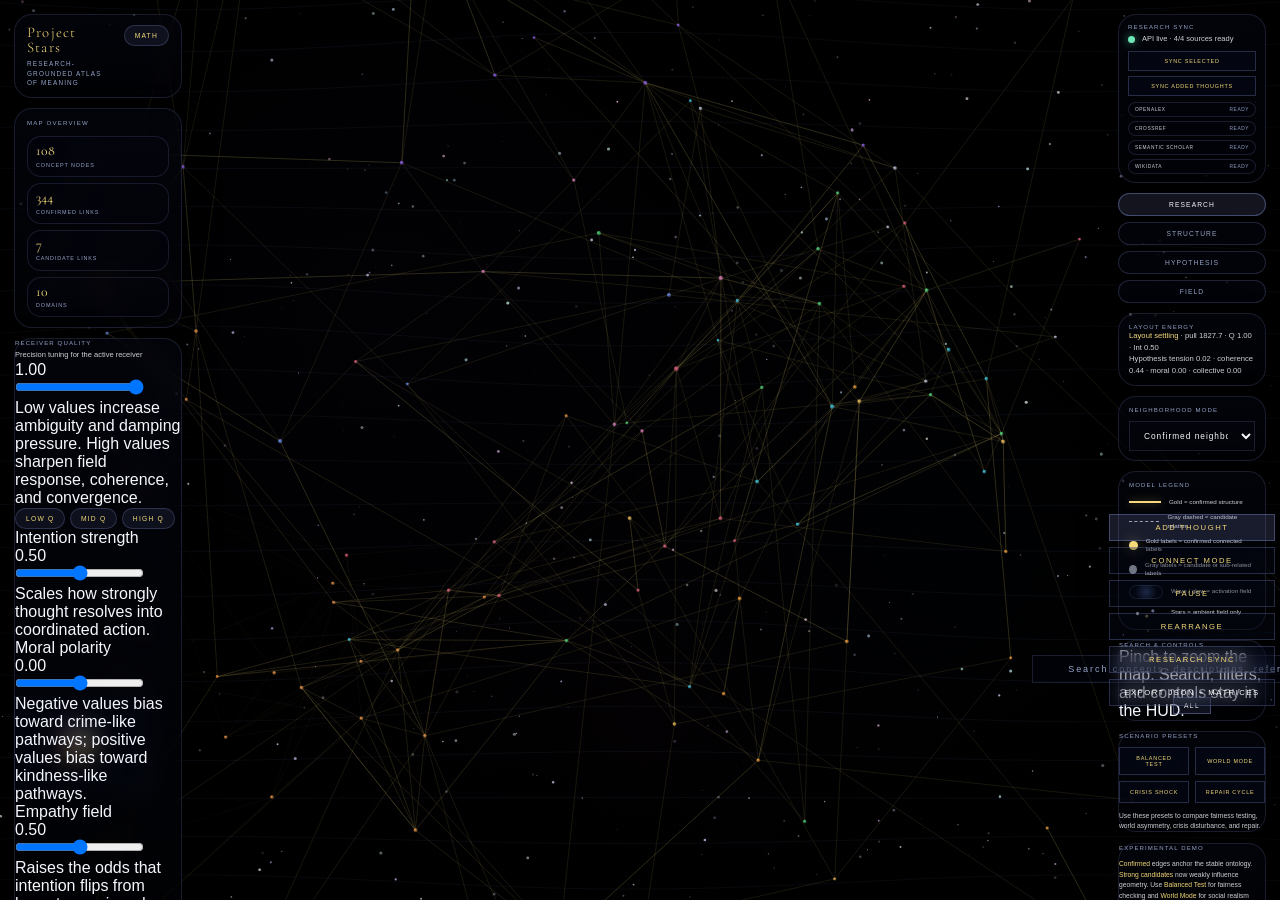
==== commit 1a83a5ac: "Add files via upload" ====
--- a/index.html
+++ b/index.html
@@ -2,213 +2,17 @@
 <html lang="en">
 <head>
 <meta charset="UTF-8">
-<meta name="viewport" content="width=device-width, initial-scale=1.0">
+<meta name="viewport" content="width=device-width, initial-scale=1, viewport-fit=cover">
 <title>Project Stars</title>
 <link href="https://fonts.googleapis.com/css2?family=Cormorant+Garamond:ital,wght@0,300;0,400;0,600;1,300;1,400&family=Josefin+Sans:wght@100;300;400&display=swap" rel="stylesheet">
 
 <link rel="stylesheet" href="css/style.css">
 
 
-<style id="ui-hotfix-compact-layout">
-/* compact non-overlapping HUD hotfix */
-:root{--dock-gap:10px;}
-#left-dock,#right-dock{gap:var(--dock-gap)!important;pointer-events:none;}
-#left-dock>* ,#right-dock>*{pointer-events:auto;}
-#left-dock{left:12px!important;top:12px!important;width:220px!important;}
-#right-dock{right:12px!important;top:12px!important;width:240px!important;max-height:calc(100vh - 24px)!important;overflow:auto!important;padding-right:2px;}
-#brand-card,#metrics-corner,#research-corner,#energy-card,#neighborhood-card,#layer-legend,#view-switcher{
-  border-radius:14px!important;
-  backdrop-filter:blur(10px)!important;
-  box-shadow:0 10px 28px rgba(0,0,0,.18)!important;
-}
-#brand-card{padding:10px 12px!important;}
-#brand-card .brand-title{font-size:.88rem!important;}
-#brand-card .brand-sub{font-size:.34rem!important;letter-spacing:.18em!important;line-height:1.45!important;}
-#metrics-corner{padding:10px 12px!important;}
-.metrics-title{margin-bottom:8px!important;font-size:.36rem!important;}
-.metrics-grid{grid-template-columns:repeat(2,minmax(0,1fr))!important;gap:6px!important;}
-.metric-tile{padding:7px 8px!important;border-radius:12px!important;}
-.metric-tile .value{font-size:.84rem!important;}
-.metric-tile .label{font-size:.31rem!important;letter-spacing:.14em!important;}
-#research-corner{padding:9px 10px!important;}
-.corner-title{font-size:.35rem!important;}
-.corner-status{font-size:.4rem!important;line-height:1.3!important;}
-.corner-actions{display:grid!important;grid-template-columns:1fr 1fr!important;gap:6px!important;margin-top:8px!important;}
-.corner-actions .ctrl-btn{padding:7px 8px!important;font-size:.32rem!important;letter-spacing:.12em!important;}
-.source-pills{display:grid!important;grid-template-columns:1fr 1fr!important;gap:5px!important;}
-.source-pill{padding:4px 6px!important;min-height:24px!important;}
-.source-pill .name,.source-pill .state{font-size:.28rem!important;letter-spacing:.12em!important;}
-#view-switcher{display:grid!important;grid-template-columns:1fr 1fr!important;gap:6px!important;padding:0!important;background:transparent!important;border:none!important;box-shadow:none!important;}
-.view-btn{padding:7px 8px!important;font-size:.36rem!important;letter-spacing:.14em!important;border-radius:999px!important;min-width:0!important;}
-#energy-card,#neighborhood-card,#layer-legend{padding:9px 10px!important;}
-#energy-card .corner-status,#neighborhood-card .corner-status,#layer-legend .corner-status,.legend-row{font-size:.38rem!important;line-height:1.35!important;}
-.legend-title,.corner-title{font-size:.34rem!important;}
-.legend-row{gap:6px!important;}
-#search-wrap{top:14px!important;left:50%!important;transform:translateX(-50%)!important;width:min(420px,calc(100vw - 520px))!important;z-index:14!important;}
-#search{font-size:.5rem!important;padding:8px 12px!important;}
-#filters{top:54px!important;left:50%!important;transform:translateX(-50%)!important;width:min(660px,calc(100vw - 560px))!important;max-width:min(660px,calc(100vw - 560px))!important;gap:4px!important;justify-content:center!important;z-index:14!important;}
-.filter-chip{font-size:.34rem!important;padding:4px 8px!important;letter-spacing:.12em!important;}
-#controls{left:50%!important;bottom:12px!important;transform:translateX(-50%)!important;width:min(780px,calc(100vw - 520px))!important;max-width:min(780px,calc(100vw - 520px))!important;display:grid!important;grid-template-columns:repeat(3,minmax(0,1fr))!important;gap:6px!important;z-index:14!important;}
-.ctrl-btn{padding:8px 10px!important;font-size:.4rem!important;letter-spacing:.14em!important;}
-canvas#minimap{left:12px!important;bottom:12px!important;width:104px!important;height:74px!important;z-index:12!important;}
-#zoom-controls{right:12px!important;top:auto!important;bottom:12px!important;transform:none!important;gap:4px!important;z-index:14!important;}
-.zc-btn{width:34px!important;height:34px!important;font-size:.86rem!important;}
-.zc-btn.fit{font-size:.44rem!important;}
-#detail-panel{left:244px!important;top:96px!important;bottom:84px!important;transform:none!important;width:min(340px,calc(100vw - 520px))!important;max-height:none!important;z-index:15!important;}
-#sim-status{right:56px!important;bottom:88px!important;font-size:.34rem!important;max-width:200px!important;text-align:right!important;}
-#hint{display:none!important;}
-#legend{display:none!important;}
-
-@media (max-width: 1400px){
-  #left-dock{width:200px!important;}
-  #right-dock{width:220px!important;}
-  #search-wrap{width:min(360px,calc(100vw - 470px))!important;}
-  #filters{width:min(560px,calc(100vw - 500px))!important;max-width:min(560px,calc(100vw - 500px))!important;}
-  #controls{width:min(680px,calc(100vw - 470px))!important;max-width:min(680px,calc(100vw - 470px))!important;}
-  #detail-panel{left:222px!important;width:min(320px,calc(100vw - 470px))!important;}
-}
-@media (max-width: 1180px){
-  #left-dock{width:186px!important;}
-  #right-dock{width:200px!important;}
-  #search-wrap{width:min(320px,calc(100vw - 420px))!important;}
-  #filters{width:min(420px,calc(100vw - 440px))!important;max-width:min(420px,calc(100vw - 440px))!important;}
-  #controls{width:min(560px,calc(100vw - 420px))!important;max-width:min(560px,calc(100vw - 420px))!important;grid-template-columns:repeat(2,minmax(0,1fr))!important;}
-  #detail-panel{left:206px!important;width:min(300px,calc(100vw - 430px))!important;top:112px!important;}
-}
-@media (max-width: 980px){
-  #left-dock{left:10px!important;top:10px!important;width:176px!important;}
-  #right-dock{right:10px!important;top:10px!important;width:184px!important;max-height:calc(100vh - 120px)!important;}
-  #search-wrap{width:min(280px,calc(100vw - 400px))!important;}
-  #filters{width:min(320px,calc(100vw - 400px))!important;max-width:min(320px,calc(100vw - 400px))!important;justify-content:flex-start!important;overflow:auto hidden!important;white-space:nowrap!important;padding-bottom:2px!important;}
-  #controls{width:min(460px,calc(100vw - 400px))!important;max-width:min(460px,calc(100vw - 400px))!important;}
-  #detail-panel{left:194px!important;width:min(280px,calc(100vw - 390px))!important;}
-  canvas#minimap{width:92px!important;height:66px!important;}
-}
-@media (max-width: 860px){
-  #left-dock,#right-dock{position:fixed!important;width:calc(50vw - 14px)!important;max-height:34vh!important;overflow:auto!important;}
-  #left-dock{left:8px!important;top:8px!important;}
-  #right-dock{right:8px!important;top:8px!important;}
-  #search-wrap{left:8px!important;right:8px!important;top:auto!important;bottom:126px!important;transform:none!important;width:auto!important;}
-  #filters{left:8px!important;right:8px!important;top:auto!important;bottom:88px!important;transform:none!important;width:auto!important;max-width:none!important;justify-content:flex-start!important;overflow:auto hidden!important;}
-  #controls{left:8px!important;right:8px!important;bottom:8px!important;transform:none!important;width:auto!important;max-width:none!important;grid-template-columns:repeat(3,minmax(0,1fr))!important;}
-  #detail-panel{left:8px!important;right:8px!important;top:auto!important;bottom:176px!important;width:auto!important;max-height:28vh!important;}
-  canvas#minimap,#sim-status{display:none!important;}
-}
-@media (max-width: 640px){
-  #left-dock,#right-dock{width:auto!important;left:8px!important;right:8px!important;}
-  #right-dock{top:126px!important;max-height:20vh!important;}
-  #search-wrap{bottom:146px!important;}
-  #filters{bottom:100px!important;}
-  #controls{grid-template-columns:repeat(2,minmax(0,1fr))!important;}
-  #detail-panel{bottom:206px!important;max-height:24vh!important;}
-}
-
-
-/* ── RECEIVER / EXPERIMENT PATCH ── */
-#receiver-card { padding:10px 12px; }
-.receiver-topline { display:flex; align-items:center; justify-content:space-between; gap:10px; margin-bottom:8px; }
-.receiver-value { font-family:'Cormorant Garamond',serif; color:var(--glow-gold); font-size:1rem; line-height:1; }
-.receiver-slider { width:100%; accent-color:#f5d97a; }
-.receiver-sub { margin-top:6px; font-size:0.4rem; line-height:1.45; color:var(--muted); }
-.receiver-presets { display:grid; grid-template-columns:repeat(3,minmax(0,1fr)); gap:6px; margin-top:8px; }
-.receiver-presets .mini-hud-btn { padding:6px 8px; font-size:0.32rem; }
-.intent-stack { display:grid; gap:10px; margin-top:10px; }
-.intent-control { display:grid; gap:5px; }
-.intent-row { display:flex; align-items:center; justify-content:space-between; gap:10px; }
-.intent-label { font-size:0.36rem; letter-spacing:0.16em; text-transform:uppercase; color:var(--muted); }
-.intent-value { font-family:'Cormorant Garamond',serif; font-size:0.88rem; color:var(--glow-gold); line-height:1; }
-.intent-slider { width:100%; accent-color:#f5d97a; }
-.intent-sub { font-size:0.36rem; line-height:1.45; color:var(--muted); }
-#experiment-card { padding:10px 12px; }
-.experiment-grid { display:grid; grid-template-columns:repeat(2,minmax(0,1fr)); gap:6px; margin-top:8px; }
-.experiment-tile { padding:7px 8px; border-radius:12px; border:1px solid rgba(132,145,214,0.16); background:rgba(8,12,30,0.16); }
-.experiment-tile .k { font-size:0.33rem; letter-spacing:0.14em; text-transform:uppercase; color:var(--muted); }
-.experiment-tile .v { margin-top:4px; font-size:0.72rem; color:var(--text-soft); font-family:'Cormorant Garamond',serif; }
-.experiment-note { margin-top:8px; font-size:0.38rem; line-height:1.45; color:var(--muted); }
-.formal-note { font-size:0.48rem; line-height:1.7; color:var(--text-soft); }
-.science-list { display:grid; gap:8px; }
-.science-item { padding:8px 10px; border-radius:12px; border:1px solid rgba(132,145,214,0.14); background:rgba(8,12,30,0.14); }
-.science-item strong { color:var(--glow-gold); font-weight:400; display:block; margin-bottom:4px; }
-@media (max-width: 980px){
-  #receiver-card,#experiment-card{padding:9px 10px;}
-}
-</style>
-
-
-<style id="ui-visibility-fix">
-/* Visibility fix: keep the compact UI but ensure the full model remains visible and reachable */
-#left-dock{width:220px!important;max-height:calc(100vh - 24px)!important;overflow:auto!important;padding-right:2px;}
-#right-dock{width:240px!important;max-height:calc(100vh - 24px)!important;overflow:auto!important;padding-right:2px;}
-#search-wrap{top:14px!important;left:50%!important;transform:translateX(-50%)!important;width:min(460px,calc(100vw - 560px))!important;z-index:40!important;display:block!important;opacity:1!important;visibility:visible!important;}
-#search{background:rgba(8,12,30,0.56)!important;border:1px solid rgba(132,145,214,0.30)!important;box-shadow:0 0 18px rgba(0,0,0,0.18)!important;}
-#filters{top:58px!important;left:50%!important;transform:translateX(-50%)!important;width:min(760px,calc(100vw - 600px))!important;max-width:min(760px,calc(100vw - 600px))!important;z-index:40!important;display:flex!important;opacity:1!important;visibility:visible!important;}
-.filter-chip{background:rgba(8,12,30,0.42)!important;border-color:rgba(132,145,214,0.28)!important;}
-#controls{left:50%!important;bottom:12px!important;transform:translateX(-50%)!important;width:min(820px,calc(100vw - 600px))!important;max-width:min(820px,calc(100vw - 600px))!important;display:grid!important;grid-template-columns:repeat(3,minmax(0,1fr))!important;gap:6px!important;z-index:40!important;opacity:1!important;visibility:visible!important;}
-.ctrl-btn{background:rgba(8,12,30,0.50)!important;border-color:rgba(132,145,214,0.30)!important;}
-#zoom-controls{right:258px!important;top:auto!important;bottom:14px!important;transform:none!important;z-index:41!important;display:flex!important;opacity:1!important;visibility:visible!important;}
-canvas#minimap{left:244px!important;bottom:14px!important;width:124px!important;height:86px!important;z-index:39!important;display:block!important;opacity:1!important;visibility:visible!important;}
-#detail-panel{left:244px!important;top:104px!important;bottom:112px!important;width:min(350px,calc(100vw - 620px))!important;max-height:none!important;z-index:42!important;}
-#sim-status{right:258px!important;bottom:94px!important;z-index:41!important;display:block!important;opacity:1!important;visibility:visible!important;}
-#hint{display:block!important;left:50%!important;bottom:86px!important;z-index:39!important;}
-@media (max-width: 1400px){
-  #search-wrap{width:min(400px,calc(100vw - 520px))!important;}
-  #filters{width:min(620px,calc(100vw - 560px))!important;max-width:min(620px,calc(100vw - 560px))!important;}
-  #controls{width:min(720px,calc(100vw - 540px))!important;max-width:min(720px,calc(100vw - 540px))!important;}
-  #detail-panel{width:min(320px,calc(100vw - 580px))!important;}
-}
-@media (max-width: 1180px){
-  #left-dock{width:190px!important;}
-  #right-dock{width:200px!important;}
-  #search-wrap{width:min(330px,calc(100vw - 440px))!important;}
-  #filters{width:min(460px,calc(100vw - 460px))!important;max-width:min(460px,calc(100vw - 460px))!important;}
-  #controls{width:min(560px,calc(100vw - 460px))!important;max-width:min(560px,calc(100vw - 460px))!important;grid-template-columns:repeat(2,minmax(0,1fr))!important;}
-  #detail-panel{left:210px!important;width:min(300px,calc(100vw - 440px))!important;}
-  canvas#minimap{left:206px!important;}
-  #zoom-controls,#sim-status{right:216px!important;}
-}
-@media (max-width: 860px){
-  #search-wrap{left:8px!important;right:8px!important;top:auto!important;bottom:154px!important;transform:none!important;width:auto!important;}
-  #filters{left:8px!important;right:8px!important;top:auto!important;bottom:114px!important;transform:none!important;width:auto!important;max-width:none!important;justify-content:flex-start!important;overflow:auto hidden!important;}
-  #controls{left:8px!important;right:8px!important;bottom:8px!important;transform:none!important;width:auto!important;max-width:none!important;grid-template-columns:repeat(3,minmax(0,1fr))!important;}
-  #detail-panel{left:8px!important;right:8px!important;top:auto!important;bottom:206px!important;width:auto!important;max-height:28vh!important;}
-  canvas#minimap,#zoom-controls,#sim-status,#hint{display:none!important;}
-}
-@media (max-width: 640px){
-  #controls{grid-template-columns:repeat(2,minmax(0,1fr))!important;}
-}
-</style>
-<script id="ui-visibility-fix-script">
-window.addEventListener('load',()=>{
-  const ids=['search-wrap','filters','controls','zoom-controls','minimap'];
-  ids.forEach(id=>{const el=document.getElementById(id); if(el){el.style.opacity='1'; el.style.visibility='visible';}});
-});
-</script>
-
-
-<style id="hud-controls-mobile-patch">
-#zoom-controls{display:none!important;}
-#app-controls-card{padding:10px 12px;}
-#app-controls-card #search-wrap,
-#app-controls-card #filters,
-#app-controls-card #controls{position:relative!important;left:auto!important;right:auto!important;top:auto!important;bottom:auto!important;transform:none!important;width:100%!important;max-width:none!important;margin:0!important;}
-#app-controls-card #search-wrap{margin-top:8px!important;}
-#app-controls-card #search{width:100%!important;}
-#app-controls-card #filters{display:flex!important;flex-wrap:wrap!important;justify-content:flex-start!important;gap:5px!important;margin-top:8px!important;overflow:visible!important;white-space:normal!important;padding-bottom:0!important;}
-#app-controls-card #controls{display:grid!important;grid-template-columns:repeat(2,minmax(0,1fr))!important;gap:6px!important;margin-top:8px!important;}
-#app-controls-card .ctrl-btn{width:100%!important;}
-#app-controls-card .controls-note{margin-top:8px;font-size:.38rem;line-height:1.45;color:var(--muted);letter-spacing:.12em;text-transform:uppercase;}
-#search-wrap,#filters,#controls{display:none;}
-@media (max-width: 860px){
-  #right-dock{max-height:calc(100vh - 16px)!important;overflow:auto!important;}
-  #app-controls-card #controls{grid-template-columns:repeat(2,minmax(0,1fr))!important;}
-  #detail-panel{bottom:24px!important;}
-}
-@media (max-width: 640px){
-  #left-dock,#right-dock{max-height:none!important;}
-  #right-dock{top:10px!important;}
-  #app-controls-card #controls{grid-template-columns:1fr 1fr!important;}
-}
-</style>
+
+
+
+
 
 <style id="research-final-patch">
 .scenario-grid{display:grid;grid-template-columns:1fr 1fr;gap:6px;margin-top:8px;}
--- a/css/style.css
+++ b/css/style.css
@@ -435,65 +435,18 @@
 #detail-panel::-webkit-scrollbar-track { background:transparent; }
 #detail-panel::-webkit-scrollbar-thumb { background:rgba(132,145,214,0.42); }
 
-/* ── RESEARCH CONTROLS ── */
-#receiver-card { padding:10px 12px; }
-.receiver-topline { display:flex; align-items:center; justify-content:space-between; gap:10px; margin-bottom:8px; }
-.receiver-value { font-family:'Cormorant Garamond',serif; color:var(--glow-gold); font-size:1rem; line-height:1; }
-.receiver-slider, .intent-slider { width:100%; accent-color:#f5d97a; }
-.receiver-sub, .intent-sub, .experiment-note, .scenario-note, .framing-note { font-size:0.4rem; line-height:1.5; color:var(--muted); }
-.receiver-sub { margin-top:6px; }
-.receiver-presets { display:grid; grid-template-columns:repeat(3,minmax(0,1fr)); gap:6px; margin-top:8px; }
-.receiver-presets .mini-hud-btn { padding:6px 8px; font-size:0.32rem; }
-.intent-stack { display:grid; gap:10px; margin-top:10px; }
-.intent-control { display:grid; gap:5px; }
-.intent-row { display:flex; align-items:center; justify-content:space-between; gap:10px; }
-.intent-label { font-size:0.36rem; letter-spacing:0.16em; text-transform:uppercase; color:var(--muted); }
-.intent-value { font-family:'Cormorant Garamond',serif; font-size:0.88rem; color:var(--glow-gold); line-height:1; }
-#experiment-card { padding:10px 12px; }
-.experiment-grid { display:grid; grid-template-columns:repeat(2,minmax(0,1fr)); gap:6px; margin-top:8px; }
-.experiment-tile { padding:7px 8px; border-radius:12px; border:1px solid rgba(132,145,214,0.16); background:rgba(8,12,30,0.16); }
-.experiment-tile .k { font-size:0.33rem; letter-spacing:0.14em; text-transform:uppercase; color:var(--muted); }
-.experiment-tile .v { margin-top:4px; font-size:0.72rem; color:var(--text-soft); font-family:'Cormorant Garamond',serif; }
-.formal-note { font-size:0.48rem; line-height:1.7; color:var(--text-soft); }
-.science-list { display:grid; gap:8px; }
-.science-item { padding:8px 10px; border-radius:12px; border:1px solid rgba(132,145,214,0.14); background:rgba(8,12,30,0.14); }
-.science-item strong, .framing-note strong { color:var(--glow-gold); font-weight:400; display:block; margin-bottom:4px; }
-.scenario-grid { display:grid; grid-template-columns:1fr 1fr; gap:6px; margin-top:8px; }
-.scenario-btn { width:100%; padding:7px 8px; font-size:0.34rem; letter-spacing:0.14em; text-transform:uppercase; }
-.framing-note { margin-top:8px; color:var(--text-soft); }
-
-/* ── RESPONSIVE HUD SHELL ── */
-:root {
-  --app-height: 100dvh;
-  --safe-top: env(safe-area-inset-top, 0px);
-  --safe-right: env(safe-area-inset-right, 0px);
-  --safe-bottom: env(safe-area-inset-bottom, 0px);
-  --safe-left: env(safe-area-inset-left, 0px);
-  --left-dock-w: clamp(184px, 16vw, 238px);
-  --right-dock-w: clamp(188px, 17vw, 252px);
-}
-html, body {
-  min-height: var(--app-height);
-  height: var(--app-height);
-}
-body { overflow:hidden; overscroll-behavior:none; }
-canvas#bg, canvas#graph { width:100%; height:100%; }
-#detail-panel, #left-dock, #right-dock, #mobile-left-drawer, #mobile-right-drawer { overscroll-behavior:contain; }
-
+
+/* ── HUD REORGANIZATION PATCH ── */
 #left-dock, #right-dock {
   position: fixed;
-  top: calc(var(--safe-top) + 14px);
-  bottom: calc(var(--safe-bottom) + 14px);
+  z-index: 13;
   display: grid;
   gap: 10px;
-  z-index: 13;
-  overflow: auto;
-  padding-right: 2px;
   pointer-events: none;
 }
-#left-dock { left: calc(var(--safe-left) + 14px); width: var(--left-dock-w); }
-#right-dock { right: calc(var(--safe-right) + 14px); width: var(--right-dock-w); }
-#left-dock > *, #right-dock > *, .mobile-drawer-content > * {
+#left-dock { left: 14px; top: 14px; width: 182px; }
+#right-dock { right: 14px; top: 14px; width: 156px; }
+#left-dock > *, #right-dock > * {
   position: relative !important;
   left: auto !important;
   right: auto !important;
@@ -504,240 +457,117 @@
   margin: 0 !important;
   pointer-events: auto;
 }
-#left-dock::-webkit-scrollbar, #right-dock::-webkit-scrollbar, .mobile-drawer::-webkit-scrollbar { width:4px; }
-#left-dock::-webkit-scrollbar-thumb, #right-dock::-webkit-scrollbar-thumb, .mobile-drawer::-webkit-scrollbar-thumb { background:rgba(132,145,214,0.35); }
-
+#brand-card { padding: 10px 12px; }
+#brand-card .brand-title { font-size: 0.92rem; }
+#brand-card .brand-sub { font-size: 0.4rem; letter-spacing: 0.18em; }
+#research-corner { padding: 8px 9px; }
+.corner-actions { gap: 5px; margin-top: 7px; }
+.corner-actions .ctrl-btn { padding: 6px 7px; font-size: 0.34rem; }
+.source-pills { gap: 4px; margin-top: 6px; }
+.source-pill { padding: 4px 6px; }
+.source-pill .name, .source-pill .state { font-size: 0.3rem; }
+#metrics-corner { padding: 10px 12px; }
+.metrics-grid { grid-template-columns: 1fr; gap: 6px; }
+.metric-tile { padding: 7px 8px; }
+.metric-tile .value { font-size: 0.86rem; }
+.metric-tile .label { font-size: 0.34rem; }
+#view-switcher { display: grid; gap: 6px; }
+.view-btn { min-width: 0; width: 100%; padding: 7px 8px; font-size: 0.42rem; letter-spacing: 0.16em; }
+#energy-card, #neighborhood-card, #layer-legend { padding: 9px 10px; }
+.legend-title, .corner-title, .metrics-title { font-size: 0.38rem; }
+.legend-row { font-size: 0.42rem; gap: 8px; }
 #search-wrap {
-  top: calc(var(--safe-top) + 14px);
-  width: min(440px, calc(100vw - var(--left-dock-w) - var(--right-dock-w) - 96px));
-  z-index: 15;
-}
-#search {
-  width: 100%;
-  background: rgba(8,12,30,0.5);
-  border-color: rgba(132,145,214,0.26);
-}
+  top: 14px;
+  left: 50%;
+  transform: translateX(-50%);
+  width: min(380px, calc(100vw - 400px));
+}
+#search { width: 100%; font-size: 0.56rem; padding: 8px 14px; }
 #filters {
-  top: calc(var(--safe-top) + 58px);
-  width: min(760px, calc(100vw - var(--left-dock-w) - var(--right-dock-w) - 120px));
-  max-width: min(760px, calc(100vw - var(--left-dock-w) - var(--right-dock-w) - 120px));
+  top: 56px;
+  left: 50%;
+  transform: translateX(-50%);
+  width: min(760px, calc(100vw - 420px));
+  max-width: min(760px, calc(100vw - 420px));
   gap: 5px;
-  z-index: 15;
+}
+.filter-chip { font-size: 0.42rem; padding: 4px 10px; }
+#detail-panel {
+  left: 210px;
+  top: 14px;
+  transform: none;
+  width: min(320px, calc(100vw - 408px));
+  max-height: calc(100vh - 108px);
+}
+canvas#minimap {
+  left: 14px;
+  bottom: 110px;
+  width: 136px;
+  height: 94px;
 }
 #controls {
-  bottom: calc(var(--safe-bottom) + 14px);
-  width: min(860px, calc(100vw - var(--left-dock-w) - var(--right-dock-w) - 96px));
-  max-width: min(860px, calc(100vw - var(--left-dock-w) - var(--right-dock-w) - 96px));
-  display: grid;
-  grid-template-columns: repeat(3, minmax(0, 1fr));
-  gap: 8px;
-  z-index: 16;
-}
-.ctrl-btn { padding:9px 12px; }
-#zoom-controls {
-  right: calc(var(--safe-right) + var(--right-dock-w) + 18px);
-  top: auto;
-  bottom: calc(var(--safe-bottom) + 16px);
-  transform: none;
-}
-canvas#minimap {
-  left: calc(var(--safe-left) + var(--left-dock-w) + 18px);
-  bottom: calc(var(--safe-bottom) + 16px);
-  width: 132px;
-  height: 92px;
-}
-#detail-panel {
-  left: calc(var(--safe-left) + var(--left-dock-w) + 18px);
-  top: calc(var(--safe-top) + 102px);
-  bottom: calc(var(--safe-bottom) + 110px);
-  transform: none;
-  width: min(360px, calc(100vw - var(--left-dock-w) - var(--right-dock-w) - 96px));
-  max-height: none;
-}
-#sim-status {
-  right: calc(var(--safe-right) + var(--right-dock-w) + 18px);
-  bottom: calc(var(--safe-bottom) + 92px);
-  text-align: right;
-  max-width: 220px;
-}
-#hint { bottom: calc(var(--safe-bottom) + 84px); }
-
-#mobile-toolbar, #mobile-scrim, .mobile-drawer { display:none; }
-#mobile-toolbar {
-  position: fixed;
-  left: calc(var(--safe-left) + 12px);
-  right: calc(var(--safe-right) + 12px);
-  top: calc(var(--safe-top) + 12px);
-  z-index: 18;
-  justify-content: space-between;
-  align-items: center;
-  pointer-events: none;
-}
-.mobile-toolbar-group { display:flex; gap:8px; align-items:center; }
-.mobile-shell-btn {
-  pointer-events: auto;
-  min-height: 38px;
-  padding: 8px 12px;
-  border-radius: 999px;
-  border: 1px solid rgba(132,145,214,0.28);
-  background: rgba(6,10,28,0.7);
-  color: var(--glow-gold);
-  font-family: 'Josefin Sans', sans-serif;
-  font-size: 0.42rem;
-  letter-spacing: 0.18em;
-  text-transform: uppercase;
-  backdrop-filter: blur(12px);
-  box-shadow: 0 10px 30px rgba(0,0,0,0.18);
-  cursor: pointer;
-}
-.mobile-shell-btn:hover { background: rgba(132,145,214,0.14); }
-#mobile-scrim {
-  position: fixed;
-  border: 0;
-  padding: 0;
-  inset: 0;
-  z-index: 20;
-  background: rgba(0,0,0,0.38);
-  backdrop-filter: blur(4px);
-  opacity: 0;
-  pointer-events: none;
-  transition: opacity .24s ease;
-}
-body.drawer-left-open #mobile-scrim,
-body.drawer-right-open #mobile-scrim {
-  opacity: 1;
-  pointer-events: auto;
-}
-.mobile-drawer {
-  position: fixed;
-  top: 0;
-  bottom: 0;
-  width: min(344px, 88vw);
-  z-index: 21;
-  background: linear-gradient(180deg, rgba(6,10,28,0.92), rgba(4,7,18,0.88));
-  border: 1px solid rgba(132,145,214,0.18);
-  backdrop-filter: blur(20px);
-  padding: calc(var(--safe-top) + 12px) 12px calc(var(--safe-bottom) + 14px);
-  overflow: auto;
-  transition: transform .24s ease;
-}
-#mobile-left-drawer { left: 0; border-left: none; border-top: none; border-bottom: none; transform: translateX(-104%); }
-#mobile-right-drawer { right: 0; border-right: none; border-top: none; border-bottom: none; transform: translateX(104%); }
-body.drawer-left-open #mobile-left-drawer { transform: translateX(0); }
-body.drawer-right-open #mobile-right-drawer { transform: translateX(0); }
-.mobile-drawer-head {
-  display:flex;
-  align-items:center;
-  justify-content:space-between;
-  gap:10px;
-  margin-bottom:12px;
-  padding-bottom:8px;
-  border-bottom:1px solid rgba(132,145,214,0.14);
-}
-.mobile-drawer-title {
-  font-size:0.42rem;
-  letter-spacing:0.18em;
-  text-transform:uppercase;
-  color:var(--muted);
-}
-.mobile-drawer-content {
-  display:grid;
-  gap:10px;
-}
-
+  left: 50%;
+  bottom: 14px;
+  transform: translateX(-50%);
+  width: min(880px, calc(100vw - 380px));
+  max-width: calc(100vw - 380px);
+  gap: 6px;
+}
+.ctrl-btn { padding: 8px 14px; font-size: 0.48rem; }
+#sim-status { bottom: 82px; right: 14px; font-size: 0.4rem; }
+#hint { bottom: 82px; font-size: 0.38rem; }
 @media (max-width: 1280px), (max-height: 860px) {
-  :root { --left-dock-w: clamp(174px, 16vw, 214px); --right-dock-w: clamp(174px, 16vw, 214px); }
-  #detail-panel { width: min(320px, calc(100vw - var(--left-dock-w) - var(--right-dock-w) - 72px)); }
-  #controls { width: min(720px, calc(100vw - var(--left-dock-w) - var(--right-dock-w) - 72px)); }
-  #filters { width: min(620px, calc(100vw - var(--left-dock-w) - var(--right-dock-w) - 84px)); max-width: min(620px, calc(100vw - var(--left-dock-w) - var(--right-dock-w) - 84px)); }
-}
-
-@media (max-width: 1040px) {
-  :root { --left-dock-w: 172px; --right-dock-w: 180px; }
-  #search-wrap { width: min(340px, calc(100vw - var(--left-dock-w) - var(--right-dock-w) - 64px)); }
-  #filters { width: min(480px, calc(100vw - var(--left-dock-w) - var(--right-dock-w) - 64px)); max-width: min(480px, calc(100vw - var(--left-dock-w) - var(--right-dock-w) - 64px)); }
-  #controls { width: min(580px, calc(100vw - var(--left-dock-w) - var(--right-dock-w) - 64px)); grid-template-columns: repeat(2, minmax(0, 1fr)); }
-  #detail-panel { width: min(290px, calc(100vw - var(--left-dock-w) - var(--right-dock-w) - 64px)); }
-  #sim-status, #hint { display:none; }
-}
-
+  #left-dock { width: 168px; }
+  #right-dock { width: 148px; }
+  #search-wrap { width: min(320px, calc(100vw - 360px)); }
+  #filters { width: min(640px, calc(100vw - 380px)); max-width: min(640px, calc(100vw - 380px)); }
+  #detail-panel { left: 194px; width: min(300px, calc(100vw - 372px)); }
+  #controls { width: min(760px, calc(100vw - 340px)); max-width: calc(100vw - 340px); }
+  .legend-row { font-size: 0.39rem; }
+}
+@media (max-width: 1100px) {
+  #right-dock { right: 12px; top: auto; bottom: 108px; width: 172px; max-height: calc(100vh - 128px); overflow: auto; }
+  #left-dock { left: 12px; width: 162px; }
+  #search-wrap { top: 12px; width: min(300px, calc(100vw - 220px)); }
+  #filters { top: 52px; width: min(520px, calc(100vw - 220px)); max-width: min(520px, calc(100vw - 220px)); }
+  #detail-panel { left: 186px; width: min(300px, calc(100vw - 386px)); }
+  #controls { width: min(620px, calc(100vw - 220px)); max-width: calc(100vw - 220px); }
+  #hint { display: none; }
+}
 @media (max-width: 860px) {
-  html, body { overflow:hidden; }
-  #mobile-toolbar { display:flex; }
-  #mobile-scrim, .mobile-drawer { display:block; }
-  #left-dock, #right-dock, #legend, canvas#minimap, #zoom-controls, #hint { display:none !important; }
-  #search-wrap {
-    top: calc(var(--safe-top) + 58px);
-    left: calc(var(--safe-left) + 12px);
-    right: calc(var(--safe-right) + 12px);
-    transform: none;
+  #left-dock, #right-dock {
+    position: fixed;
+    width: calc(50vw - 18px);
+    gap: 8px;
+  }
+  #left-dock { left: 10px; top: 10px; }
+  #right-dock { right: 10px; top: 10px; max-height: 44vh; overflow: auto; }
+  #search-wrap { top: auto; left: 10px; right: 10px; bottom: 170px; transform: none; width: auto; }
+  #filters { top: auto; left: 10px; right: 10px; bottom: 126px; transform: none; width: auto; max-width: none; justify-content: flex-start; }
+  #detail-panel {
+    left: 10px;
+    right: 10px;
+    width: auto;
+    top: auto;
+    bottom: 214px;
+    max-height: 38vh;
+  }
+  #controls { left: 10px; right: 10px; bottom: 12px; transform: none; width: auto; max-width: none; justify-content: stretch; }
+  .ctrl-btn { flex: 1 1 calc(50% - 6px); }
+  canvas#minimap { left: 10px; bottom: 224px; width: 118px; height: 82px; }
+  #sim-status { right: 10px; bottom: 194px; }
+}
+@media (max-width: 640px) {
+  #left-dock, #right-dock {
+    position: fixed;
+    left: 10px;
+    right: 10px;
     width: auto;
   }
-  #filters {
-    top: calc(var(--safe-top) + 104px);
-    left: calc(var(--safe-left) + 12px);
-    right: calc(var(--safe-right) + 12px);
-    transform: none;
-    width: auto;
-    max-width: none;
-    justify-content: flex-start;
-    flex-wrap: nowrap;
-    overflow-x: auto;
-    padding-bottom: 4px;
-  }
-  #controls {
-    left: calc(var(--safe-left) + 12px);
-    right: calc(var(--safe-right) + 12px);
-    transform: none;
-    width: auto;
-    max-width: none;
-    bottom: calc(var(--safe-bottom) + 10px);
-    grid-template-columns: repeat(3, minmax(0, 1fr));
-    gap: 8px;
-  }
-  .ctrl-btn { font-size: 0.42rem; padding: 10px 8px; }
-  #detail-panel {
-    left: calc(var(--safe-left) + 12px);
-    right: calc(var(--safe-right) + 12px);
-    width: auto;
-    top: auto;
-    bottom: calc(var(--safe-bottom) + 86px);
-    max-height: min(44vh, 360px);
-    border-radius: 22px 22px 0 0;
-    transform: translateY(calc(100% + 20px));
-    opacity: 0;
-    pointer-events: none;
-    transition: transform .24s ease, opacity .24s ease;
-  }
-  #detail-panel.show {
-    transform: translateY(0);
-    opacity: 1;
-    pointer-events: all;
-  }
-  #sim-status {
-    right: calc(var(--safe-right) + 12px);
-    bottom: calc(var(--safe-bottom) + 150px);
-    max-width: 42vw;
-    text-align: right;
-    font-size: 0.38rem;
-  }
-  #math-panel {
-    top: calc(var(--safe-top) + 56px);
-    width: calc(100vw - 20px - var(--safe-left) - var(--safe-right));
-  }
-}
-
-@media (max-width: 640px) {
-  #brand-card .brand-title { font-size: 0.96rem; }
-  .metric-tile .value { font-size: 0.9rem; }
-  #controls { grid-template-columns: repeat(2, minmax(0, 1fr)); }
-  #filters { top: calc(var(--safe-top) + 100px); }
-  .receiver-presets { grid-template-columns: repeat(3, minmax(0,1fr)); }
-}
-
-@media (max-width: 420px) {
-  #search { font-size: 0.54rem; padding: 9px 12px; }
-  .filter-chip { font-size: 0.42rem; padding: 5px 10px; }
-  .mobile-shell-btn { padding: 8px 10px; font-size: 0.38rem; }
-  #controls { gap: 6px; }
-}
+  #right-dock { top: 172px; bottom: auto; max-height: 24vh; }
+  #left-dock { top: 10px; }
+  #search-wrap { bottom: 188px; }
+  #filters { bottom: 138px; }
+  #detail-panel { bottom: 244px; max-height: 32vh; }
+  canvas#minimap { display: none; }
+}
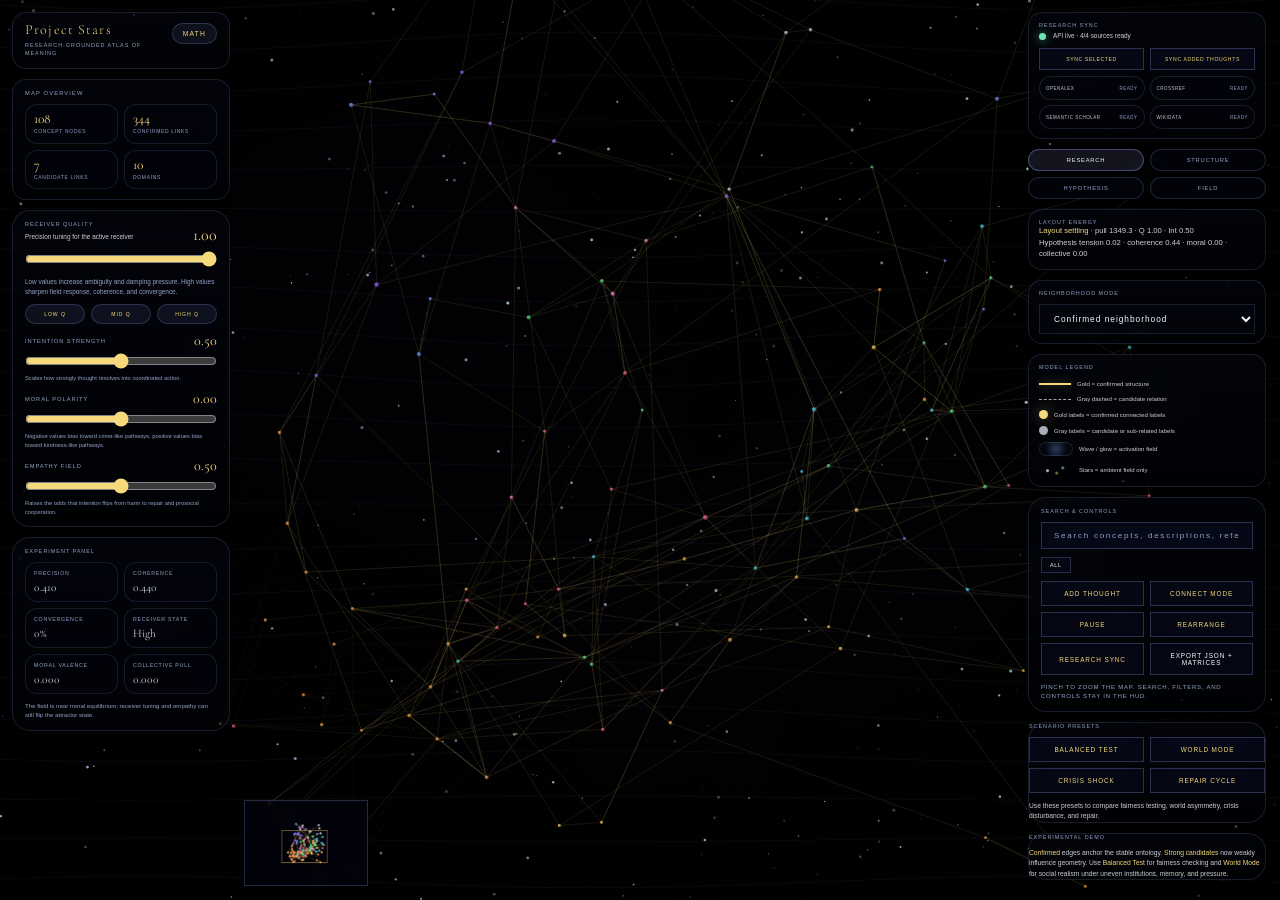
==== commit d7cbb8c1: "Add files via upload" ====
--- a/index.html
+++ b/index.html
@@ -2,17 +2,213 @@
 <html lang="en">
 <head>
 <meta charset="UTF-8">
-<meta name="viewport" content="width=device-width, initial-scale=1, viewport-fit=cover">
+<meta name="viewport" content="width=device-width, initial-scale=1.0">
 <title>Project Stars</title>
 <link href="https://fonts.googleapis.com/css2?family=Cormorant+Garamond:ital,wght@0,300;0,400;0,600;1,300;1,400&family=Josefin+Sans:wght@100;300;400&display=swap" rel="stylesheet">
 
 <link rel="stylesheet" href="css/style.css">
 
 
-
-
-
-
+<style id="ui-hotfix-compact-layout">
+/* compact non-overlapping HUD hotfix */
+:root{--dock-gap:10px;}
+#left-dock,#right-dock{gap:var(--dock-gap)!important;pointer-events:none;}
+#left-dock>* ,#right-dock>*{pointer-events:auto;}
+#left-dock{left:12px!important;top:12px!important;width:220px!important;}
+#right-dock{right:12px!important;top:12px!important;width:240px!important;max-height:calc(100vh - 24px)!important;overflow:auto!important;padding-right:2px;}
+#brand-card,#metrics-corner,#research-corner,#energy-card,#neighborhood-card,#layer-legend,#view-switcher{
+  border-radius:14px!important;
+  backdrop-filter:blur(10px)!important;
+  box-shadow:0 10px 28px rgba(0,0,0,.18)!important;
+}
+#brand-card{padding:10px 12px!important;}
+#brand-card .brand-title{font-size:.88rem!important;}
+#brand-card .brand-sub{font-size:.34rem!important;letter-spacing:.18em!important;line-height:1.45!important;}
+#metrics-corner{padding:10px 12px!important;}
+.metrics-title{margin-bottom:8px!important;font-size:.36rem!important;}
+.metrics-grid{grid-template-columns:repeat(2,minmax(0,1fr))!important;gap:6px!important;}
+.metric-tile{padding:7px 8px!important;border-radius:12px!important;}
+.metric-tile .value{font-size:.84rem!important;}
+.metric-tile .label{font-size:.31rem!important;letter-spacing:.14em!important;}
+#research-corner{padding:9px 10px!important;}
+.corner-title{font-size:.35rem!important;}
+.corner-status{font-size:.4rem!important;line-height:1.3!important;}
+.corner-actions{display:grid!important;grid-template-columns:1fr 1fr!important;gap:6px!important;margin-top:8px!important;}
+.corner-actions .ctrl-btn{padding:7px 8px!important;font-size:.32rem!important;letter-spacing:.12em!important;}
+.source-pills{display:grid!important;grid-template-columns:1fr 1fr!important;gap:5px!important;}
+.source-pill{padding:4px 6px!important;min-height:24px!important;}
+.source-pill .name,.source-pill .state{font-size:.28rem!important;letter-spacing:.12em!important;}
+#view-switcher{display:grid!important;grid-template-columns:1fr 1fr!important;gap:6px!important;padding:0!important;background:transparent!important;border:none!important;box-shadow:none!important;}
+.view-btn{padding:7px 8px!important;font-size:.36rem!important;letter-spacing:.14em!important;border-radius:999px!important;min-width:0!important;}
+#energy-card,#neighborhood-card,#layer-legend{padding:9px 10px!important;}
+#energy-card .corner-status,#neighborhood-card .corner-status,#layer-legend .corner-status,.legend-row{font-size:.38rem!important;line-height:1.35!important;}
+.legend-title,.corner-title{font-size:.34rem!important;}
+.legend-row{gap:6px!important;}
+#search-wrap{top:14px!important;left:50%!important;transform:translateX(-50%)!important;width:min(420px,calc(100vw - 520px))!important;z-index:14!important;}
+#search{font-size:.5rem!important;padding:8px 12px!important;}
+#filters{top:54px!important;left:50%!important;transform:translateX(-50%)!important;width:min(660px,calc(100vw - 560px))!important;max-width:min(660px,calc(100vw - 560px))!important;gap:4px!important;justify-content:center!important;z-index:14!important;}
+.filter-chip{font-size:.34rem!important;padding:4px 8px!important;letter-spacing:.12em!important;}
+#controls{left:50%!important;bottom:12px!important;transform:translateX(-50%)!important;width:min(780px,calc(100vw - 520px))!important;max-width:min(780px,calc(100vw - 520px))!important;display:grid!important;grid-template-columns:repeat(3,minmax(0,1fr))!important;gap:6px!important;z-index:14!important;}
+.ctrl-btn{padding:8px 10px!important;font-size:.4rem!important;letter-spacing:.14em!important;}
+canvas#minimap{left:12px!important;bottom:12px!important;width:104px!important;height:74px!important;z-index:12!important;}
+#zoom-controls{right:12px!important;top:auto!important;bottom:12px!important;transform:none!important;gap:4px!important;z-index:14!important;}
+.zc-btn{width:34px!important;height:34px!important;font-size:.86rem!important;}
+.zc-btn.fit{font-size:.44rem!important;}
+#detail-panel{left:244px!important;top:96px!important;bottom:84px!important;transform:none!important;width:min(340px,calc(100vw - 520px))!important;max-height:none!important;z-index:15!important;}
+#sim-status{right:56px!important;bottom:88px!important;font-size:.34rem!important;max-width:200px!important;text-align:right!important;}
+#hint{display:none!important;}
+#legend{display:none!important;}
+
+@media (max-width: 1400px){
+  #left-dock{width:200px!important;}
+  #right-dock{width:220px!important;}
+  #search-wrap{width:min(360px,calc(100vw - 470px))!important;}
+  #filters{width:min(560px,calc(100vw - 500px))!important;max-width:min(560px,calc(100vw - 500px))!important;}
+  #controls{width:min(680px,calc(100vw - 470px))!important;max-width:min(680px,calc(100vw - 470px))!important;}
+  #detail-panel{left:222px!important;width:min(320px,calc(100vw - 470px))!important;}
+}
+@media (max-width: 1180px){
+  #left-dock{width:186px!important;}
+  #right-dock{width:200px!important;}
+  #search-wrap{width:min(320px,calc(100vw - 420px))!important;}
+  #filters{width:min(420px,calc(100vw - 440px))!important;max-width:min(420px,calc(100vw - 440px))!important;}
+  #controls{width:min(560px,calc(100vw - 420px))!important;max-width:min(560px,calc(100vw - 420px))!important;grid-template-columns:repeat(2,minmax(0,1fr))!important;}
+  #detail-panel{left:206px!important;width:min(300px,calc(100vw - 430px))!important;top:112px!important;}
+}
+@media (max-width: 980px){
+  #left-dock{left:10px!important;top:10px!important;width:176px!important;}
+  #right-dock{right:10px!important;top:10px!important;width:184px!important;max-height:calc(100vh - 120px)!important;}
+  #search-wrap{width:min(280px,calc(100vw - 400px))!important;}
+  #filters{width:min(320px,calc(100vw - 400px))!important;max-width:min(320px,calc(100vw - 400px))!important;justify-content:flex-start!important;overflow:auto hidden!important;white-space:nowrap!important;padding-bottom:2px!important;}
+  #controls{width:min(460px,calc(100vw - 400px))!important;max-width:min(460px,calc(100vw - 400px))!important;}
+  #detail-panel{left:194px!important;width:min(280px,calc(100vw - 390px))!important;}
+  canvas#minimap{width:92px!important;height:66px!important;}
+}
+@media (max-width: 860px){
+  #left-dock,#right-dock{position:fixed!important;width:calc(50vw - 14px)!important;max-height:34vh!important;overflow:auto!important;}
+  #left-dock{left:8px!important;top:8px!important;}
+  #right-dock{right:8px!important;top:8px!important;}
+  #search-wrap{left:8px!important;right:8px!important;top:auto!important;bottom:126px!important;transform:none!important;width:auto!important;}
+  #filters{left:8px!important;right:8px!important;top:auto!important;bottom:88px!important;transform:none!important;width:auto!important;max-width:none!important;justify-content:flex-start!important;overflow:auto hidden!important;}
+  #controls{left:8px!important;right:8px!important;bottom:8px!important;transform:none!important;width:auto!important;max-width:none!important;grid-template-columns:repeat(3,minmax(0,1fr))!important;}
+  #detail-panel{left:8px!important;right:8px!important;top:auto!important;bottom:176px!important;width:auto!important;max-height:28vh!important;}
+  canvas#minimap,#sim-status{display:none!important;}
+}
+@media (max-width: 640px){
+  #left-dock,#right-dock{width:auto!important;left:8px!important;right:8px!important;}
+  #right-dock{top:126px!important;max-height:20vh!important;}
+  #search-wrap{bottom:146px!important;}
+  #filters{bottom:100px!important;}
+  #controls{grid-template-columns:repeat(2,minmax(0,1fr))!important;}
+  #detail-panel{bottom:206px!important;max-height:24vh!important;}
+}
+
+
+/* ── RECEIVER / EXPERIMENT PATCH ── */
+#receiver-card { padding:10px 12px; }
+.receiver-topline { display:flex; align-items:center; justify-content:space-between; gap:10px; margin-bottom:8px; }
+.receiver-value { font-family:'Cormorant Garamond',serif; color:var(--glow-gold); font-size:1rem; line-height:1; }
+.receiver-slider { width:100%; accent-color:#f5d97a; }
+.receiver-sub { margin-top:6px; font-size:0.4rem; line-height:1.45; color:var(--muted); }
+.receiver-presets { display:grid; grid-template-columns:repeat(3,minmax(0,1fr)); gap:6px; margin-top:8px; }
+.receiver-presets .mini-hud-btn { padding:6px 8px; font-size:0.32rem; }
+.intent-stack { display:grid; gap:10px; margin-top:10px; }
+.intent-control { display:grid; gap:5px; }
+.intent-row { display:flex; align-items:center; justify-content:space-between; gap:10px; }
+.intent-label { font-size:0.36rem; letter-spacing:0.16em; text-transform:uppercase; color:var(--muted); }
+.intent-value { font-family:'Cormorant Garamond',serif; font-size:0.88rem; color:var(--glow-gold); line-height:1; }
+.intent-slider { width:100%; accent-color:#f5d97a; }
+.intent-sub { font-size:0.36rem; line-height:1.45; color:var(--muted); }
+#experiment-card { padding:10px 12px; }
+.experiment-grid { display:grid; grid-template-columns:repeat(2,minmax(0,1fr)); gap:6px; margin-top:8px; }
+.experiment-tile { padding:7px 8px; border-radius:12px; border:1px solid rgba(132,145,214,0.16); background:rgba(8,12,30,0.16); }
+.experiment-tile .k { font-size:0.33rem; letter-spacing:0.14em; text-transform:uppercase; color:var(--muted); }
+.experiment-tile .v { margin-top:4px; font-size:0.72rem; color:var(--text-soft); font-family:'Cormorant Garamond',serif; }
+.experiment-note { margin-top:8px; font-size:0.38rem; line-height:1.45; color:var(--muted); }
+.formal-note { font-size:0.48rem; line-height:1.7; color:var(--text-soft); }
+.science-list { display:grid; gap:8px; }
+.science-item { padding:8px 10px; border-radius:12px; border:1px solid rgba(132,145,214,0.14); background:rgba(8,12,30,0.14); }
+.science-item strong { color:var(--glow-gold); font-weight:400; display:block; margin-bottom:4px; }
+@media (max-width: 980px){
+  #receiver-card,#experiment-card{padding:9px 10px;}
+}
+</style>
+
+
+<style id="ui-visibility-fix">
+/* Visibility fix: keep the compact UI but ensure the full model remains visible and reachable */
+#left-dock{width:220px!important;max-height:calc(100vh - 24px)!important;overflow:auto!important;padding-right:2px;}
+#right-dock{width:240px!important;max-height:calc(100vh - 24px)!important;overflow:auto!important;padding-right:2px;}
+#search-wrap{top:14px!important;left:50%!important;transform:translateX(-50%)!important;width:min(460px,calc(100vw - 560px))!important;z-index:40!important;display:block!important;opacity:1!important;visibility:visible!important;}
+#search{background:rgba(8,12,30,0.56)!important;border:1px solid rgba(132,145,214,0.30)!important;box-shadow:0 0 18px rgba(0,0,0,0.18)!important;}
+#filters{top:58px!important;left:50%!important;transform:translateX(-50%)!important;width:min(760px,calc(100vw - 600px))!important;max-width:min(760px,calc(100vw - 600px))!important;z-index:40!important;display:flex!important;opacity:1!important;visibility:visible!important;}
+.filter-chip{background:rgba(8,12,30,0.42)!important;border-color:rgba(132,145,214,0.28)!important;}
+#controls{left:50%!important;bottom:12px!important;transform:translateX(-50%)!important;width:min(820px,calc(100vw - 600px))!important;max-width:min(820px,calc(100vw - 600px))!important;display:grid!important;grid-template-columns:repeat(3,minmax(0,1fr))!important;gap:6px!important;z-index:40!important;opacity:1!important;visibility:visible!important;}
+.ctrl-btn{background:rgba(8,12,30,0.50)!important;border-color:rgba(132,145,214,0.30)!important;}
+#zoom-controls{right:258px!important;top:auto!important;bottom:14px!important;transform:none!important;z-index:41!important;display:flex!important;opacity:1!important;visibility:visible!important;}
+canvas#minimap{left:244px!important;bottom:14px!important;width:124px!important;height:86px!important;z-index:39!important;display:block!important;opacity:1!important;visibility:visible!important;}
+#detail-panel{left:244px!important;top:104px!important;bottom:112px!important;width:min(350px,calc(100vw - 620px))!important;max-height:none!important;z-index:42!important;}
+#sim-status{right:258px!important;bottom:94px!important;z-index:41!important;display:block!important;opacity:1!important;visibility:visible!important;}
+#hint{display:block!important;left:50%!important;bottom:86px!important;z-index:39!important;}
+@media (max-width: 1400px){
+  #search-wrap{width:min(400px,calc(100vw - 520px))!important;}
+  #filters{width:min(620px,calc(100vw - 560px))!important;max-width:min(620px,calc(100vw - 560px))!important;}
+  #controls{width:min(720px,calc(100vw - 540px))!important;max-width:min(720px,calc(100vw - 540px))!important;}
+  #detail-panel{width:min(320px,calc(100vw - 580px))!important;}
+}
+@media (max-width: 1180px){
+  #left-dock{width:190px!important;}
+  #right-dock{width:200px!important;}
+  #search-wrap{width:min(330px,calc(100vw - 440px))!important;}
+  #filters{width:min(460px,calc(100vw - 460px))!important;max-width:min(460px,calc(100vw - 460px))!important;}
+  #controls{width:min(560px,calc(100vw - 460px))!important;max-width:min(560px,calc(100vw - 460px))!important;grid-template-columns:repeat(2,minmax(0,1fr))!important;}
+  #detail-panel{left:210px!important;width:min(300px,calc(100vw - 440px))!important;}
+  canvas#minimap{left:206px!important;}
+  #zoom-controls,#sim-status{right:216px!important;}
+}
+@media (max-width: 860px){
+  #search-wrap{left:8px!important;right:8px!important;top:auto!important;bottom:154px!important;transform:none!important;width:auto!important;}
+  #filters{left:8px!important;right:8px!important;top:auto!important;bottom:114px!important;transform:none!important;width:auto!important;max-width:none!important;justify-content:flex-start!important;overflow:auto hidden!important;}
+  #controls{left:8px!important;right:8px!important;bottom:8px!important;transform:none!important;width:auto!important;max-width:none!important;grid-template-columns:repeat(3,minmax(0,1fr))!important;}
+  #detail-panel{left:8px!important;right:8px!important;top:auto!important;bottom:206px!important;width:auto!important;max-height:28vh!important;}
+  canvas#minimap,#zoom-controls,#sim-status,#hint{display:none!important;}
+}
+@media (max-width: 640px){
+  #controls{grid-template-columns:repeat(2,minmax(0,1fr))!important;}
+}
+</style>
+<script id="ui-visibility-fix-script">
+window.addEventListener('load',()=>{
+  const ids=['search-wrap','filters','controls','zoom-controls','minimap'];
+  ids.forEach(id=>{const el=document.getElementById(id); if(el){el.style.opacity='1'; el.style.visibility='visible';}});
+});
+</script>
+
+
+<style id="hud-controls-mobile-patch">
+#zoom-controls{display:none!important;}
+#app-controls-card{padding:10px 12px;}
+#app-controls-card #search-wrap,
+#app-controls-card #filters,
+#app-controls-card #controls{position:relative!important;left:auto!important;right:auto!important;top:auto!important;bottom:auto!important;transform:none!important;width:100%!important;max-width:none!important;margin:0!important;}
+#app-controls-card #search-wrap{margin-top:8px!important;}
+#app-controls-card #search{width:100%!important;}
+#app-controls-card #filters{display:flex!important;flex-wrap:wrap!important;justify-content:flex-start!important;gap:5px!important;margin-top:8px!important;overflow:visible!important;white-space:normal!important;padding-bottom:0!important;}
+#app-controls-card #controls{display:grid!important;grid-template-columns:repeat(2,minmax(0,1fr))!important;gap:6px!important;margin-top:8px!important;}
+#app-controls-card .ctrl-btn{width:100%!important;}
+#app-controls-card .controls-note{margin-top:8px;font-size:.38rem;line-height:1.45;color:var(--muted);letter-spacing:.12em;text-transform:uppercase;}
+#search-wrap,#filters,#controls{display:none;}
+@media (max-width: 860px){
+  #right-dock{max-height:calc(100vh - 16px)!important;overflow:auto!important;}
+  #app-controls-card #controls{grid-template-columns:repeat(2,minmax(0,1fr))!important;}
+  #detail-panel{bottom:24px!important;}
+}
+@media (max-width: 640px){
+  #left-dock,#right-dock{max-height:none!important;}
+  #right-dock{top:10px!important;}
+  #app-controls-card #controls{grid-template-columns:1fr 1fr!important;}
+}
+</style>
 
 <style id="research-final-patch">
 .scenario-grid{display:grid;grid-template-columns:1fr 1fr;gap:6px;margin-top:8px;}
--- a/css/style.css
+++ b/css/style.css
@@ -571,3 +571,124 @@
   #detail-panel { bottom: 244px; max-height: 32vh; }
   canvas#minimap { display: none; }
 }
+
+
+/* ── VIEWPORT UNLOCK PATCH ── */
+:root {
+  --stage-width: 1500px;
+  --stage-height: 1200px;
+}
+html.viewport-unlocked,
+body.viewport-unlocked {
+  overflow: auto !important;
+  overscroll-behavior: auto;
+  -webkit-overflow-scrolling: touch;
+}
+body.viewport-unlocked {
+  position: relative;
+  width: var(--stage-width);
+  min-width: var(--stage-width);
+  min-height: var(--stage-height);
+  padding-top: max(env(safe-area-inset-top), 0px);
+  padding-right: max(env(safe-area-inset-right), 0px);
+  padding-bottom: max(env(safe-area-inset-bottom), 0px);
+  padding-left: max(env(safe-area-inset-left), 0px);
+}
+html.viewport-unlocked body {
+  max-width: none;
+  max-height: none;
+}
+html.viewport-unlocked canvas#bg,
+html.viewport-unlocked canvas#graph,
+html.viewport-unlocked canvas#minimap,
+html.viewport-unlocked #search-wrap,
+html.viewport-unlocked #filters,
+html.viewport-unlocked #zoom-controls,
+html.viewport-unlocked #legend,
+html.viewport-unlocked #controls,
+html.viewport-unlocked #detail-panel,
+html.viewport-unlocked #sim-status,
+html.viewport-unlocked #hint,
+html.viewport-unlocked #math-panel,
+html.viewport-unlocked #view-switcher,
+html.viewport-unlocked #left-dock,
+html.viewport-unlocked #right-dock,
+html.viewport-unlocked #tooltip,
+html.viewport-unlocked #toast {
+  position: absolute !important;
+}
+html.viewport-unlocked canvas#bg,
+html.viewport-unlocked canvas#graph {
+  inset: 0 auto auto 0 !important;
+  width: var(--stage-width) !important;
+  height: var(--stage-height) !important;
+}
+html.viewport-unlocked #left-dock {
+  left: 14px !important;
+  top: 14px !important;
+  width: 182px !important;
+  max-height: calc(var(--stage-height) - 28px) !important;
+  overflow: auto !important;
+}
+html.viewport-unlocked #right-dock {
+  right: 14px !important;
+  top: 14px !important;
+  width: 156px !important;
+  max-height: calc(var(--stage-height) - 28px) !important;
+  overflow: auto !important;
+}
+html.viewport-unlocked #search-wrap {
+  top: 14px !important;
+  left: 50% !important;
+  right: auto !important;
+  bottom: auto !important;
+  transform: translateX(-50%) !important;
+  width: 380px !important;
+  max-width: 380px !important;
+}
+html.viewport-unlocked #filters {
+  top: 56px !important;
+  left: 50% !important;
+  right: auto !important;
+  bottom: auto !important;
+  transform: translateX(-50%) !important;
+  width: 760px !important;
+  max-width: 760px !important;
+  justify-content: center !important;
+}
+html.viewport-unlocked #detail-panel {
+  left: 210px !important;
+  top: 14px !important;
+  right: auto !important;
+  bottom: auto !important;
+  transform: none !important;
+  width: 320px !important;
+  max-width: 320px !important;
+  max-height: calc(var(--stage-height) - 108px) !important;
+}
+html.viewport-unlocked #controls {
+  left: 50% !important;
+  right: auto !important;
+  bottom: 14px !important;
+  top: auto !important;
+  transform: translateX(-50%) !important;
+  width: 880px !important;
+  max-width: 880px !important;
+  justify-content: center !important;
+}
+html.viewport-unlocked canvas#minimap {
+  left: 14px !important;
+  bottom: 110px !important;
+  width: 136px !important;
+  height: 94px !important;
+}
+html.viewport-unlocked #sim-status {
+  right: 14px !important;
+  bottom: 82px !important;
+}
+html.viewport-unlocked #hint {
+  bottom: 82px !important;
+}
+html.viewport-unlocked #math-panel {
+  top: 18px !important;
+}
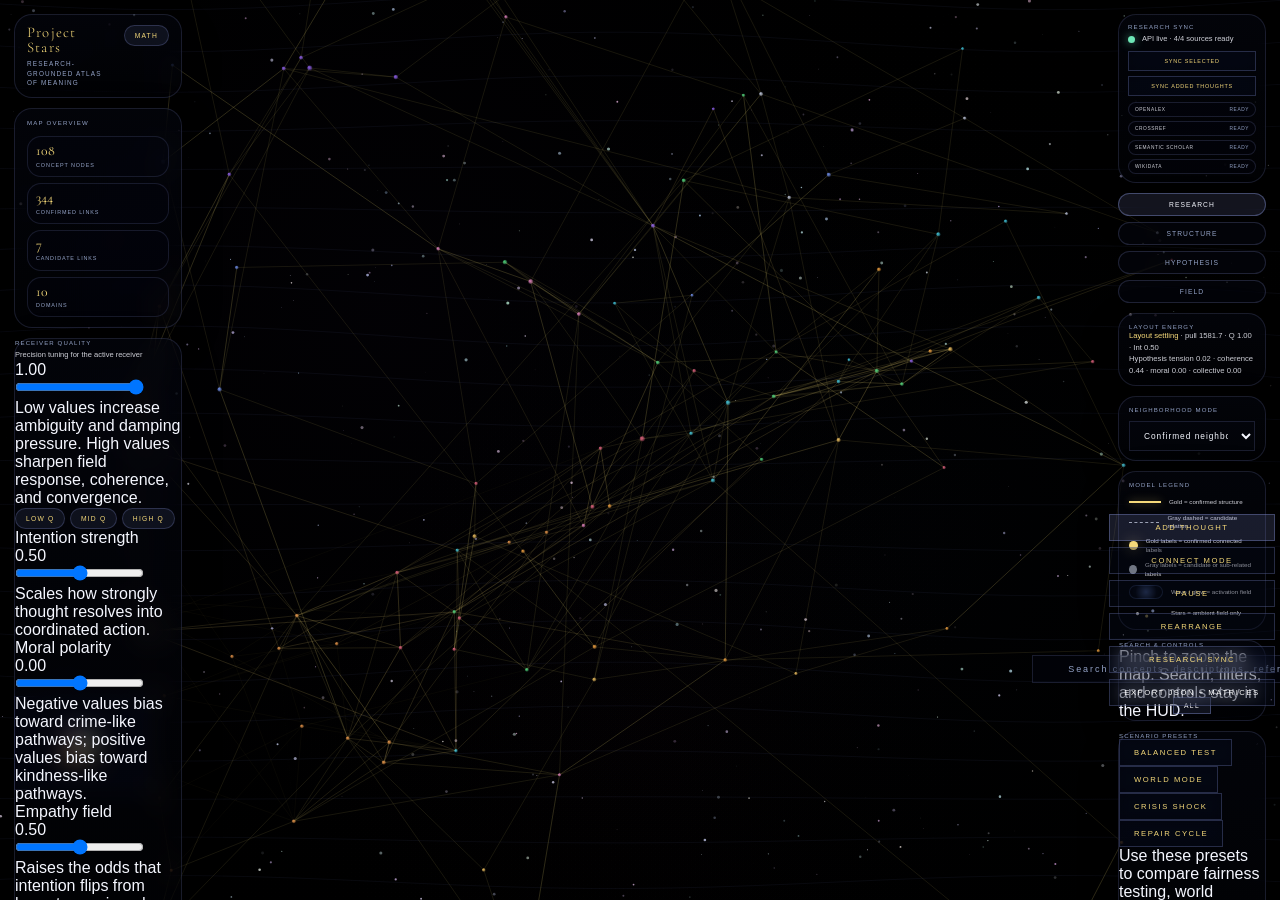
==== commit 69fc3607: "Add files via upload" ====
--- a/index.html
+++ b/index.html
@@ -9,214 +9,11 @@
 <link rel="stylesheet" href="css/style.css">
 
 
-<style id="ui-hotfix-compact-layout">
-/* compact non-overlapping HUD hotfix */
-:root{--dock-gap:10px;}
-#left-dock,#right-dock{gap:var(--dock-gap)!important;pointer-events:none;}
-#left-dock>* ,#right-dock>*{pointer-events:auto;}
-#left-dock{left:12px!important;top:12px!important;width:220px!important;}
-#right-dock{right:12px!important;top:12px!important;width:240px!important;max-height:calc(100vh - 24px)!important;overflow:auto!important;padding-right:2px;}
-#brand-card,#metrics-corner,#research-corner,#energy-card,#neighborhood-card,#layer-legend,#view-switcher{
-  border-radius:14px!important;
-  backdrop-filter:blur(10px)!important;
-  box-shadow:0 10px 28px rgba(0,0,0,.18)!important;
-}
-#brand-card{padding:10px 12px!important;}
-#brand-card .brand-title{font-size:.88rem!important;}
-#brand-card .brand-sub{font-size:.34rem!important;letter-spacing:.18em!important;line-height:1.45!important;}
-#metrics-corner{padding:10px 12px!important;}
-.metrics-title{margin-bottom:8px!important;font-size:.36rem!important;}
-.metrics-grid{grid-template-columns:repeat(2,minmax(0,1fr))!important;gap:6px!important;}
-.metric-tile{padding:7px 8px!important;border-radius:12px!important;}
-.metric-tile .value{font-size:.84rem!important;}
-.metric-tile .label{font-size:.31rem!important;letter-spacing:.14em!important;}
-#research-corner{padding:9px 10px!important;}
-.corner-title{font-size:.35rem!important;}
-.corner-status{font-size:.4rem!important;line-height:1.3!important;}
-.corner-actions{display:grid!important;grid-template-columns:1fr 1fr!important;gap:6px!important;margin-top:8px!important;}
-.corner-actions .ctrl-btn{padding:7px 8px!important;font-size:.32rem!important;letter-spacing:.12em!important;}
-.source-pills{display:grid!important;grid-template-columns:1fr 1fr!important;gap:5px!important;}
-.source-pill{padding:4px 6px!important;min-height:24px!important;}
-.source-pill .name,.source-pill .state{font-size:.28rem!important;letter-spacing:.12em!important;}
-#view-switcher{display:grid!important;grid-template-columns:1fr 1fr!important;gap:6px!important;padding:0!important;background:transparent!important;border:none!important;box-shadow:none!important;}
-.view-btn{padding:7px 8px!important;font-size:.36rem!important;letter-spacing:.14em!important;border-radius:999px!important;min-width:0!important;}
-#energy-card,#neighborhood-card,#layer-legend{padding:9px 10px!important;}
-#energy-card .corner-status,#neighborhood-card .corner-status,#layer-legend .corner-status,.legend-row{font-size:.38rem!important;line-height:1.35!important;}
-.legend-title,.corner-title{font-size:.34rem!important;}
-.legend-row{gap:6px!important;}
-#search-wrap{top:14px!important;left:50%!important;transform:translateX(-50%)!important;width:min(420px,calc(100vw - 520px))!important;z-index:14!important;}
-#search{font-size:.5rem!important;padding:8px 12px!important;}
-#filters{top:54px!important;left:50%!important;transform:translateX(-50%)!important;width:min(660px,calc(100vw - 560px))!important;max-width:min(660px,calc(100vw - 560px))!important;gap:4px!important;justify-content:center!important;z-index:14!important;}
-.filter-chip{font-size:.34rem!important;padding:4px 8px!important;letter-spacing:.12em!important;}
-#controls{left:50%!important;bottom:12px!important;transform:translateX(-50%)!important;width:min(780px,calc(100vw - 520px))!important;max-width:min(780px,calc(100vw - 520px))!important;display:grid!important;grid-template-columns:repeat(3,minmax(0,1fr))!important;gap:6px!important;z-index:14!important;}
-.ctrl-btn{padding:8px 10px!important;font-size:.4rem!important;letter-spacing:.14em!important;}
-canvas#minimap{left:12px!important;bottom:12px!important;width:104px!important;height:74px!important;z-index:12!important;}
-#zoom-controls{right:12px!important;top:auto!important;bottom:12px!important;transform:none!important;gap:4px!important;z-index:14!important;}
-.zc-btn{width:34px!important;height:34px!important;font-size:.86rem!important;}
-.zc-btn.fit{font-size:.44rem!important;}
-#detail-panel{left:244px!important;top:96px!important;bottom:84px!important;transform:none!important;width:min(340px,calc(100vw - 520px))!important;max-height:none!important;z-index:15!important;}
-#sim-status{right:56px!important;bottom:88px!important;font-size:.34rem!important;max-width:200px!important;text-align:right!important;}
-#hint{display:none!important;}
-#legend{display:none!important;}
-
-@media (max-width: 1400px){
-  #left-dock{width:200px!important;}
-  #right-dock{width:220px!important;}
-  #search-wrap{width:min(360px,calc(100vw - 470px))!important;}
-  #filters{width:min(560px,calc(100vw - 500px))!important;max-width:min(560px,calc(100vw - 500px))!important;}
-  #controls{width:min(680px,calc(100vw - 470px))!important;max-width:min(680px,calc(100vw - 470px))!important;}
-  #detail-panel{left:222px!important;width:min(320px,calc(100vw - 470px))!important;}
-}
-@media (max-width: 1180px){
-  #left-dock{width:186px!important;}
-  #right-dock{width:200px!important;}
-  #search-wrap{width:min(320px,calc(100vw - 420px))!important;}
-  #filters{width:min(420px,calc(100vw - 440px))!important;max-width:min(420px,calc(100vw - 440px))!important;}
-  #controls{width:min(560px,calc(100vw - 420px))!important;max-width:min(560px,calc(100vw - 420px))!important;grid-template-columns:repeat(2,minmax(0,1fr))!important;}
-  #detail-panel{left:206px!important;width:min(300px,calc(100vw - 430px))!important;top:112px!important;}
-}
-@media (max-width: 980px){
-  #left-dock{left:10px!important;top:10px!important;width:176px!important;}
-  #right-dock{right:10px!important;top:10px!important;width:184px!important;max-height:calc(100vh - 120px)!important;}
-  #search-wrap{width:min(280px,calc(100vw - 400px))!important;}
-  #filters{width:min(320px,calc(100vw - 400px))!important;max-width:min(320px,calc(100vw - 400px))!important;justify-content:flex-start!important;overflow:auto hidden!important;white-space:nowrap!important;padding-bottom:2px!important;}
-  #controls{width:min(460px,calc(100vw - 400px))!important;max-width:min(460px,calc(100vw - 400px))!important;}
-  #detail-panel{left:194px!important;width:min(280px,calc(100vw - 390px))!important;}
-  canvas#minimap{width:92px!important;height:66px!important;}
-}
-@media (max-width: 860px){
-  #left-dock,#right-dock{position:fixed!important;width:calc(50vw - 14px)!important;max-height:34vh!important;overflow:auto!important;}
-  #left-dock{left:8px!important;top:8px!important;}
-  #right-dock{right:8px!important;top:8px!important;}
-  #search-wrap{left:8px!important;right:8px!important;top:auto!important;bottom:126px!important;transform:none!important;width:auto!important;}
-  #filters{left:8px!important;right:8px!important;top:auto!important;bottom:88px!important;transform:none!important;width:auto!important;max-width:none!important;justify-content:flex-start!important;overflow:auto hidden!important;}
-  #controls{left:8px!important;right:8px!important;bottom:8px!important;transform:none!important;width:auto!important;max-width:none!important;grid-template-columns:repeat(3,minmax(0,1fr))!important;}
-  #detail-panel{left:8px!important;right:8px!important;top:auto!important;bottom:176px!important;width:auto!important;max-height:28vh!important;}
-  canvas#minimap,#sim-status{display:none!important;}
-}
-@media (max-width: 640px){
-  #left-dock,#right-dock{width:auto!important;left:8px!important;right:8px!important;}
-  #right-dock{top:126px!important;max-height:20vh!important;}
-  #search-wrap{bottom:146px!important;}
-  #filters{bottom:100px!important;}
-  #controls{grid-template-columns:repeat(2,minmax(0,1fr))!important;}
-  #detail-panel{bottom:206px!important;max-height:24vh!important;}
-}
-
-
-/* ── RECEIVER / EXPERIMENT PATCH ── */
-#receiver-card { padding:10px 12px; }
-.receiver-topline { display:flex; align-items:center; justify-content:space-between; gap:10px; margin-bottom:8px; }
-.receiver-value { font-family:'Cormorant Garamond',serif; color:var(--glow-gold); font-size:1rem; line-height:1; }
-.receiver-slider { width:100%; accent-color:#f5d97a; }
-.receiver-sub { margin-top:6px; font-size:0.4rem; line-height:1.45; color:var(--muted); }
-.receiver-presets { display:grid; grid-template-columns:repeat(3,minmax(0,1fr)); gap:6px; margin-top:8px; }
-.receiver-presets .mini-hud-btn { padding:6px 8px; font-size:0.32rem; }
-.intent-stack { display:grid; gap:10px; margin-top:10px; }
-.intent-control { display:grid; gap:5px; }
-.intent-row { display:flex; align-items:center; justify-content:space-between; gap:10px; }
-.intent-label { font-size:0.36rem; letter-spacing:0.16em; text-transform:uppercase; color:var(--muted); }
-.intent-value { font-family:'Cormorant Garamond',serif; font-size:0.88rem; color:var(--glow-gold); line-height:1; }
-.intent-slider { width:100%; accent-color:#f5d97a; }
-.intent-sub { font-size:0.36rem; line-height:1.45; color:var(--muted); }
-#experiment-card { padding:10px 12px; }
-.experiment-grid { display:grid; grid-template-columns:repeat(2,minmax(0,1fr)); gap:6px; margin-top:8px; }
-.experiment-tile { padding:7px 8px; border-radius:12px; border:1px solid rgba(132,145,214,0.16); background:rgba(8,12,30,0.16); }
-.experiment-tile .k { font-size:0.33rem; letter-spacing:0.14em; text-transform:uppercase; color:var(--muted); }
-.experiment-tile .v { margin-top:4px; font-size:0.72rem; color:var(--text-soft); font-family:'Cormorant Garamond',serif; }
-.experiment-note { margin-top:8px; font-size:0.38rem; line-height:1.45; color:var(--muted); }
-.formal-note { font-size:0.48rem; line-height:1.7; color:var(--text-soft); }
-.science-list { display:grid; gap:8px; }
-.science-item { padding:8px 10px; border-radius:12px; border:1px solid rgba(132,145,214,0.14); background:rgba(8,12,30,0.14); }
-.science-item strong { color:var(--glow-gold); font-weight:400; display:block; margin-bottom:4px; }
-@media (max-width: 980px){
-  #receiver-card,#experiment-card{padding:9px 10px;}
-}
-</style>
-
-
-<style id="ui-visibility-fix">
-/* Visibility fix: keep the compact UI but ensure the full model remains visible and reachable */
-#left-dock{width:220px!important;max-height:calc(100vh - 24px)!important;overflow:auto!important;padding-right:2px;}
-#right-dock{width:240px!important;max-height:calc(100vh - 24px)!important;overflow:auto!important;padding-right:2px;}
-#search-wrap{top:14px!important;left:50%!important;transform:translateX(-50%)!important;width:min(460px,calc(100vw - 560px))!important;z-index:40!important;display:block!important;opacity:1!important;visibility:visible!important;}
-#search{background:rgba(8,12,30,0.56)!important;border:1px solid rgba(132,145,214,0.30)!important;box-shadow:0 0 18px rgba(0,0,0,0.18)!important;}
-#filters{top:58px!important;left:50%!important;transform:translateX(-50%)!important;width:min(760px,calc(100vw - 600px))!important;max-width:min(760px,calc(100vw - 600px))!important;z-index:40!important;display:flex!important;opacity:1!important;visibility:visible!important;}
-.filter-chip{background:rgba(8,12,30,0.42)!important;border-color:rgba(132,145,214,0.28)!important;}
-#controls{left:50%!important;bottom:12px!important;transform:translateX(-50%)!important;width:min(820px,calc(100vw - 600px))!important;max-width:min(820px,calc(100vw - 600px))!important;display:grid!important;grid-template-columns:repeat(3,minmax(0,1fr))!important;gap:6px!important;z-index:40!important;opacity:1!important;visibility:visible!important;}
-.ctrl-btn{background:rgba(8,12,30,0.50)!important;border-color:rgba(132,145,214,0.30)!important;}
-#zoom-controls{right:258px!important;top:auto!important;bottom:14px!important;transform:none!important;z-index:41!important;display:flex!important;opacity:1!important;visibility:visible!important;}
-canvas#minimap{left:244px!important;bottom:14px!important;width:124px!important;height:86px!important;z-index:39!important;display:block!important;opacity:1!important;visibility:visible!important;}
-#detail-panel{left:244px!important;top:104px!important;bottom:112px!important;width:min(350px,calc(100vw - 620px))!important;max-height:none!important;z-index:42!important;}
-#sim-status{right:258px!important;bottom:94px!important;z-index:41!important;display:block!important;opacity:1!important;visibility:visible!important;}
-#hint{display:block!important;left:50%!important;bottom:86px!important;z-index:39!important;}
-@media (max-width: 1400px){
-  #search-wrap{width:min(400px,calc(100vw - 520px))!important;}
-  #filters{width:min(620px,calc(100vw - 560px))!important;max-width:min(620px,calc(100vw - 560px))!important;}
-  #controls{width:min(720px,calc(100vw - 540px))!important;max-width:min(720px,calc(100vw - 540px))!important;}
-  #detail-panel{width:min(320px,calc(100vw - 580px))!important;}
-}
-@media (max-width: 1180px){
-  #left-dock{width:190px!important;}
-  #right-dock{width:200px!important;}
-  #search-wrap{width:min(330px,calc(100vw - 440px))!important;}
-  #filters{width:min(460px,calc(100vw - 460px))!important;max-width:min(460px,calc(100vw - 460px))!important;}
-  #controls{width:min(560px,calc(100vw - 460px))!important;max-width:min(560px,calc(100vw - 460px))!important;grid-template-columns:repeat(2,minmax(0,1fr))!important;}
-  #detail-panel{left:210px!important;width:min(300px,calc(100vw - 440px))!important;}
-  canvas#minimap{left:206px!important;}
-  #zoom-controls,#sim-status{right:216px!important;}
-}
-@media (max-width: 860px){
-  #search-wrap{left:8px!important;right:8px!important;top:auto!important;bottom:154px!important;transform:none!important;width:auto!important;}
-  #filters{left:8px!important;right:8px!important;top:auto!important;bottom:114px!important;transform:none!important;width:auto!important;max-width:none!important;justify-content:flex-start!important;overflow:auto hidden!important;}
-  #controls{left:8px!important;right:8px!important;bottom:8px!important;transform:none!important;width:auto!important;max-width:none!important;grid-template-columns:repeat(3,minmax(0,1fr))!important;}
-  #detail-panel{left:8px!important;right:8px!important;top:auto!important;bottom:206px!important;width:auto!important;max-height:28vh!important;}
-  canvas#minimap,#zoom-controls,#sim-status,#hint{display:none!important;}
-}
-@media (max-width: 640px){
-  #controls{grid-template-columns:repeat(2,minmax(0,1fr))!important;}
-}
-</style>
-<script id="ui-visibility-fix-script">
-window.addEventListener('load',()=>{
-  const ids=['search-wrap','filters','controls','zoom-controls','minimap'];
-  ids.forEach(id=>{const el=document.getElementById(id); if(el){el.style.opacity='1'; el.style.visibility='visible';}});
-});
-</script>
-
-
-<style id="hud-controls-mobile-patch">
-#zoom-controls{display:none!important;}
-#app-controls-card{padding:10px 12px;}
-#app-controls-card #search-wrap,
-#app-controls-card #filters,
-#app-controls-card #controls{position:relative!important;left:auto!important;right:auto!important;top:auto!important;bottom:auto!important;transform:none!important;width:100%!important;max-width:none!important;margin:0!important;}
-#app-controls-card #search-wrap{margin-top:8px!important;}
-#app-controls-card #search{width:100%!important;}
-#app-controls-card #filters{display:flex!important;flex-wrap:wrap!important;justify-content:flex-start!important;gap:5px!important;margin-top:8px!important;overflow:visible!important;white-space:normal!important;padding-bottom:0!important;}
-#app-controls-card #controls{display:grid!important;grid-template-columns:repeat(2,minmax(0,1fr))!important;gap:6px!important;margin-top:8px!important;}
-#app-controls-card .ctrl-btn{width:100%!important;}
-#app-controls-card .controls-note{margin-top:8px;font-size:.38rem;line-height:1.45;color:var(--muted);letter-spacing:.12em;text-transform:uppercase;}
-#search-wrap,#filters,#controls{display:none;}
-@media (max-width: 860px){
-  #right-dock{max-height:calc(100vh - 16px)!important;overflow:auto!important;}
-  #app-controls-card #controls{grid-template-columns:repeat(2,minmax(0,1fr))!important;}
-  #detail-panel{bottom:24px!important;}
-}
-@media (max-width: 640px){
-  #left-dock,#right-dock{max-height:none!important;}
-  #right-dock{top:10px!important;}
-  #app-controls-card #controls{grid-template-columns:1fr 1fr!important;}
-}
-</style>
-
-<style id="research-final-patch">
-.scenario-grid{display:grid;grid-template-columns:1fr 1fr;gap:6px;margin-top:8px;}
-.scenario-btn{width:100%;padding:7px 8px;font-size:0.34rem;letter-spacing:0.14em;text-transform:uppercase;}
-.scenario-note,.framing-note{margin-top:8px;font-size:0.42rem;line-height:1.55;color:var(--text-soft);}
-.framing-note strong{color:var(--glow-gold);font-weight:400;}
-@media (max-width:860px){.scenario-grid{grid-template-columns:1fr 1fr;}}
-</style>
+
+
+
+
+
 </head>
 <body>
 
--- a/css/style.css
+++ b/css/style.css
@@ -571,124 +571,3 @@
   #detail-panel { bottom: 244px; max-height: 32vh; }
   canvas#minimap { display: none; }
 }
-
-
-/* ── VIEWPORT UNLOCK PATCH ── */
-:root {
-  --stage-width: 1500px;
-  --stage-height: 1200px;
-}
-html.viewport-unlocked,
-body.viewport-unlocked {
-  overflow: auto !important;
-  overscroll-behavior: auto;
-  -webkit-overflow-scrolling: touch;
-}
-body.viewport-unlocked {
-  position: relative;
-  width: var(--stage-width);
-  min-width: var(--stage-width);
-  min-height: var(--stage-height);
-  padding-top: max(env(safe-area-inset-top), 0px);
-  padding-right: max(env(safe-area-inset-right), 0px);
-  padding-bottom: max(env(safe-area-inset-bottom), 0px);
-  padding-left: max(env(safe-area-inset-left), 0px);
-}
-html.viewport-unlocked body {
-  max-width: none;
-  max-height: none;
-}
-html.viewport-unlocked canvas#bg,
-html.viewport-unlocked canvas#graph,
-html.viewport-unlocked canvas#minimap,
-html.viewport-unlocked #search-wrap,
-html.viewport-unlocked #filters,
-html.viewport-unlocked #zoom-controls,
-html.viewport-unlocked #legend,
-html.viewport-unlocked #controls,
-html.viewport-unlocked #detail-panel,
-html.viewport-unlocked #sim-status,
-html.viewport-unlocked #hint,
-html.viewport-unlocked #math-panel,
-html.viewport-unlocked #view-switcher,
-html.viewport-unlocked #left-dock,
-html.viewport-unlocked #right-dock,
-html.viewport-unlocked #tooltip,
-html.viewport-unlocked #toast {
-  position: absolute !important;
-}
-html.viewport-unlocked canvas#bg,
-html.viewport-unlocked canvas#graph {
-  inset: 0 auto auto 0 !important;
-  width: var(--stage-width) !important;
-  height: var(--stage-height) !important;
-}
-html.viewport-unlocked #left-dock {
-  left: 14px !important;
-  top: 14px !important;
-  width: 182px !important;
-  max-height: calc(var(--stage-height) - 28px) !important;
-  overflow: auto !important;
-}
-html.viewport-unlocked #right-dock {
-  right: 14px !important;
-  top: 14px !important;
-  width: 156px !important;
-  max-height: calc(var(--stage-height) - 28px) !important;
-  overflow: auto !important;
-}
-html.viewport-unlocked #search-wrap {
-  top: 14px !important;
-  left: 50% !important;
-  right: auto !important;
-  bottom: auto !important;
-  transform: translateX(-50%) !important;
-  width: 380px !important;
-  max-width: 380px !important;
-}
-html.viewport-unlocked #filters {
-  top: 56px !important;
-  left: 50% !important;
-  right: auto !important;
-  bottom: auto !important;
-  transform: translateX(-50%) !important;
-  width: 760px !important;
-  max-width: 760px !important;
-  justify-content: center !important;
-}
-html.viewport-unlocked #detail-panel {
-  left: 210px !important;
-  top: 14px !important;
-  right: auto !important;
-  bottom: auto !important;
-  transform: none !important;
-  width: 320px !important;
-  max-width: 320px !important;
-  max-height: calc(var(--stage-height) - 108px) !important;
-}
-html.viewport-unlocked #controls {
-  left: 50% !important;
-  right: auto !important;
-  bottom: 14px !important;
-  top: auto !important;
-  transform: translateX(-50%) !important;
-  width: 880px !important;
-  max-width: 880px !important;
-  justify-content: center !important;
-}
-html.viewport-unlocked canvas#minimap {
-  left: 14px !important;
-  bottom: 110px !important;
-  width: 136px !important;
-  height: 94px !important;
-}
-html.viewport-unlocked #sim-status {
-  right: 14px !important;
-  bottom: 82px !important;
-}
-html.viewport-unlocked #hint {
-  bottom: 82px !important;
-}
-html.viewport-unlocked #math-panel {
-  top: 18px !important;
-}
